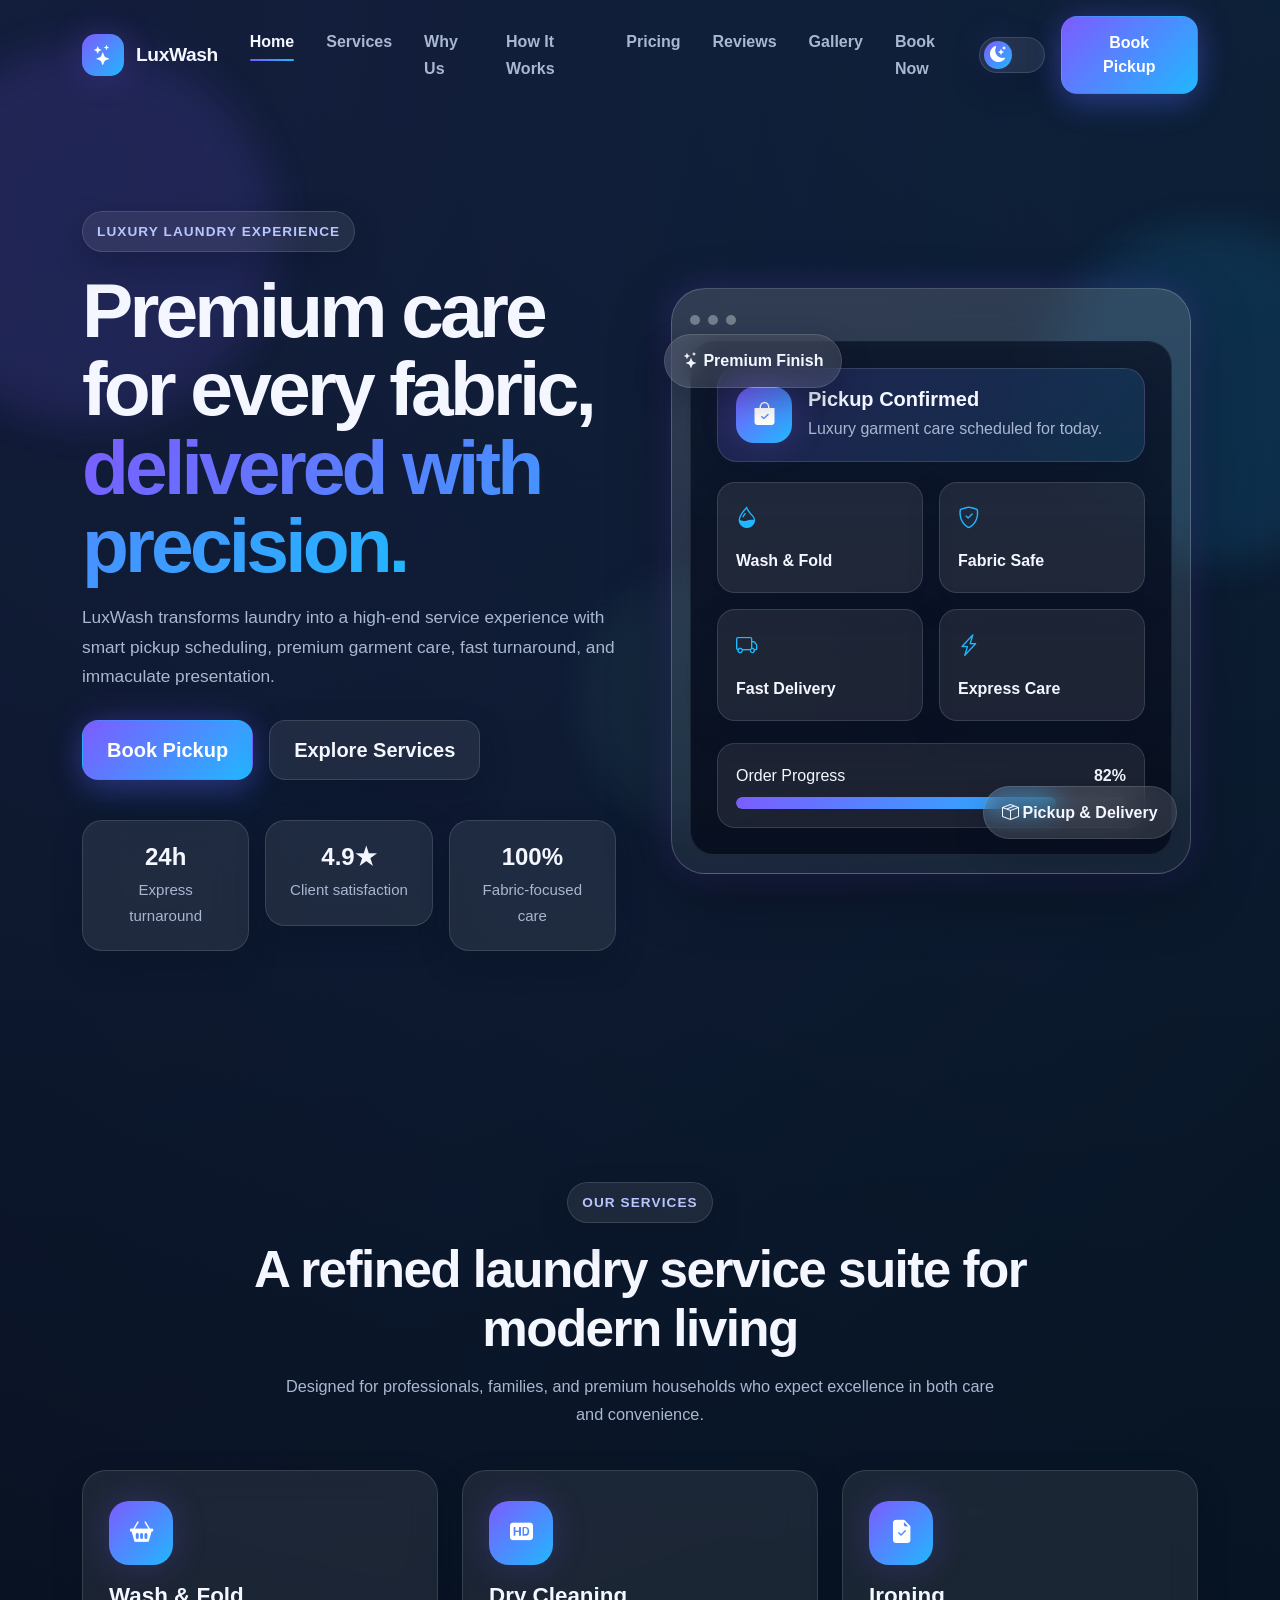
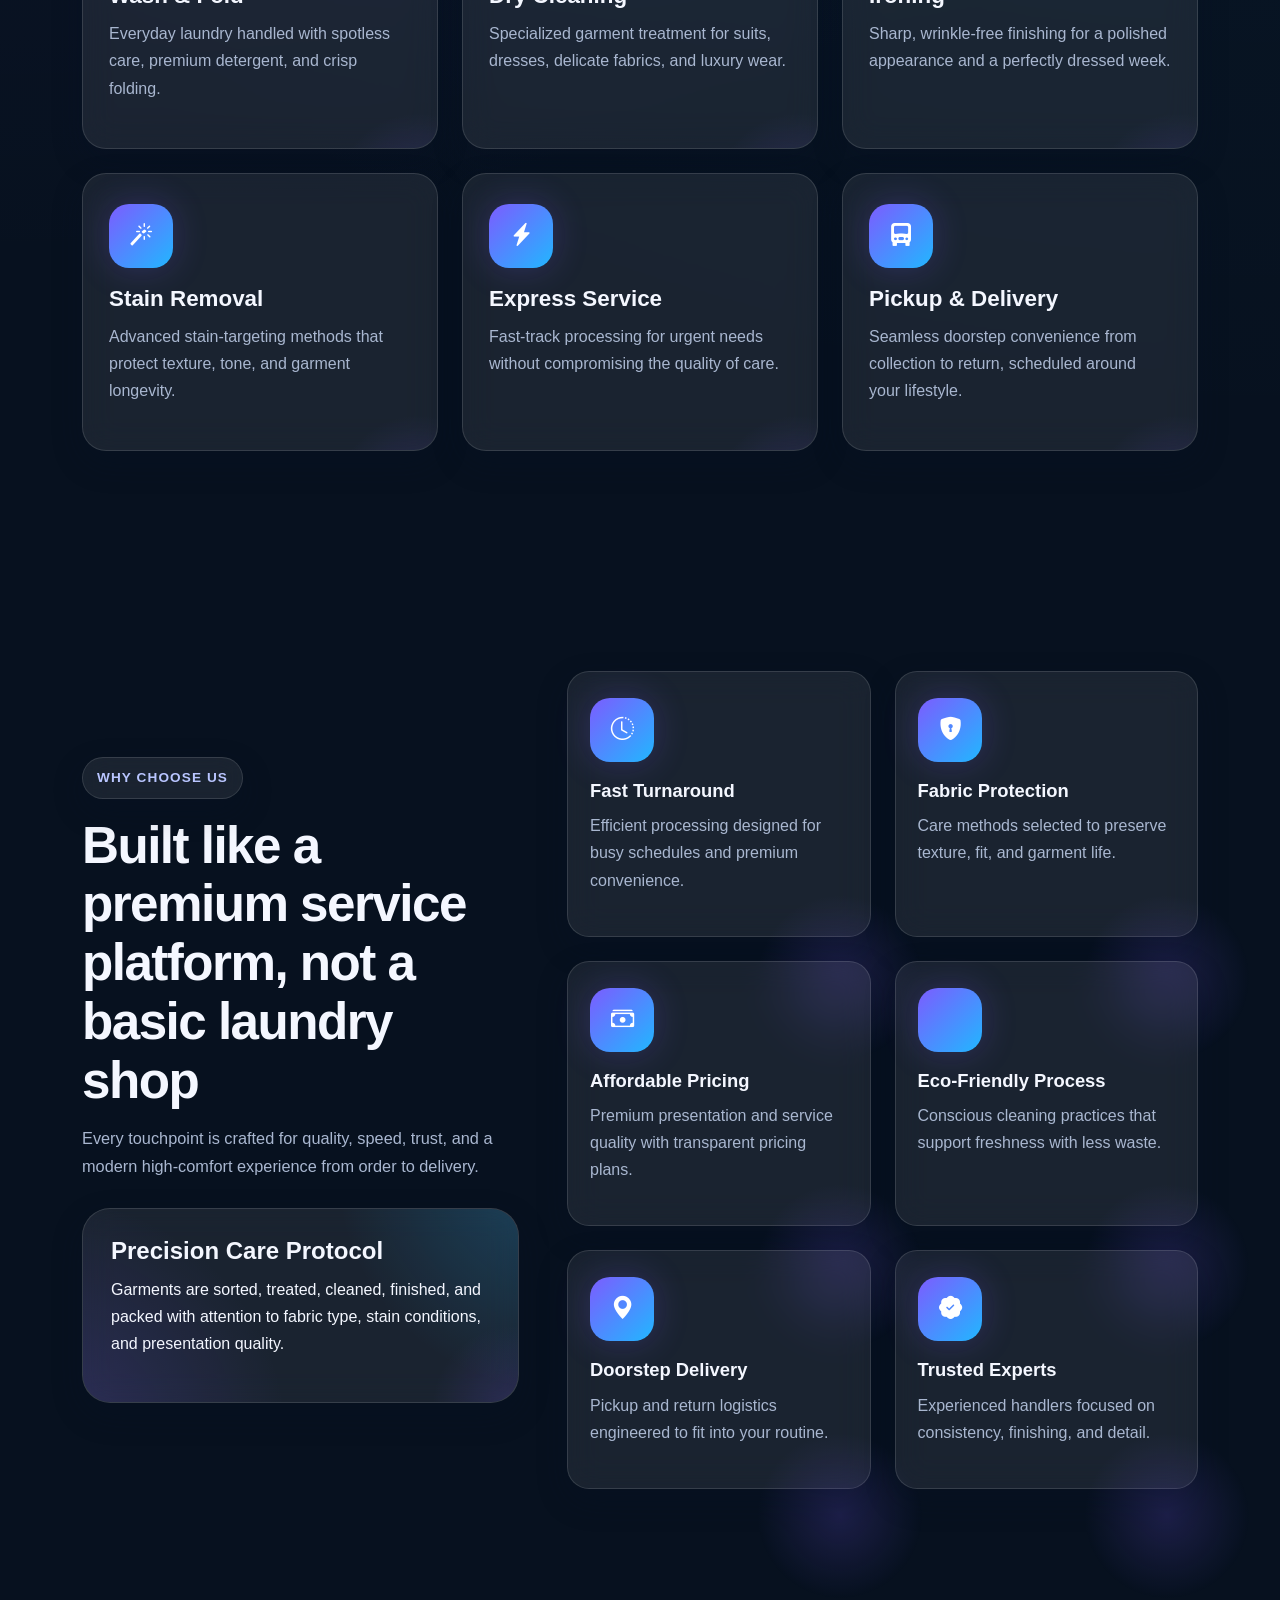
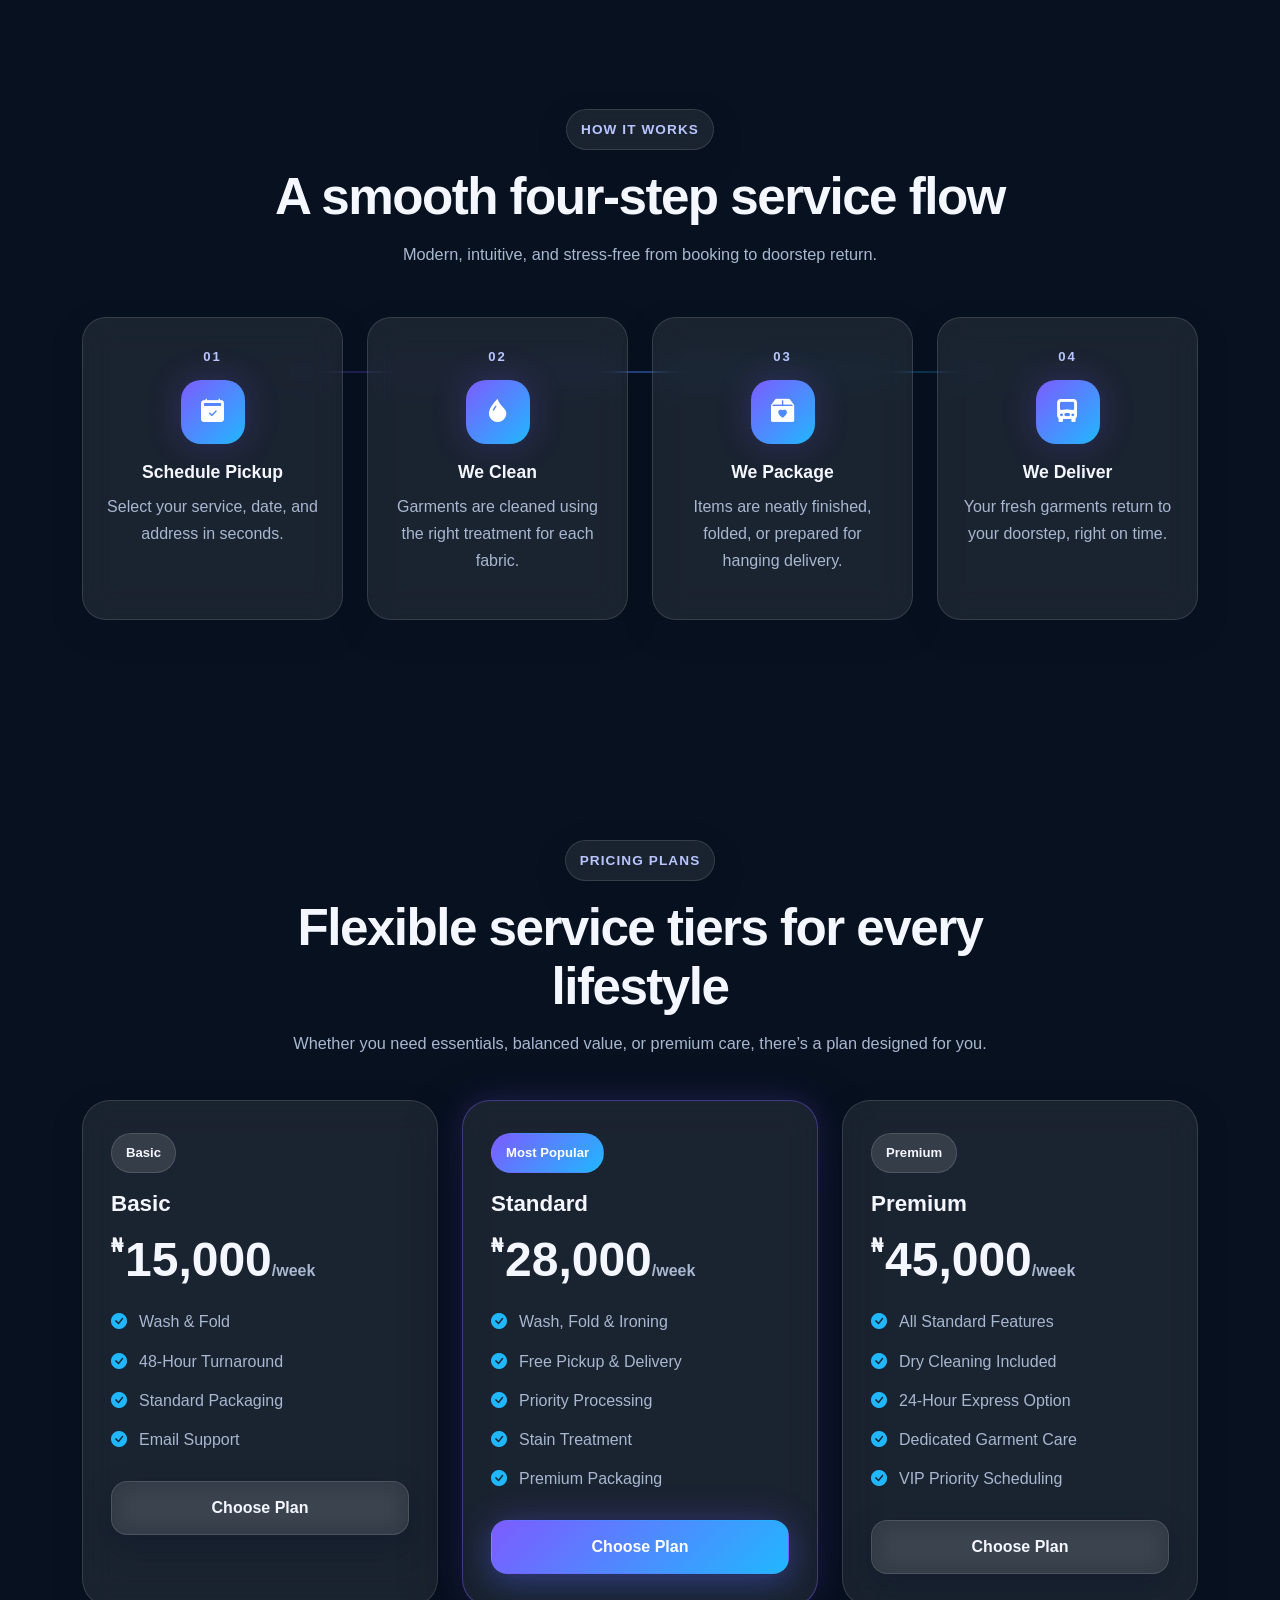
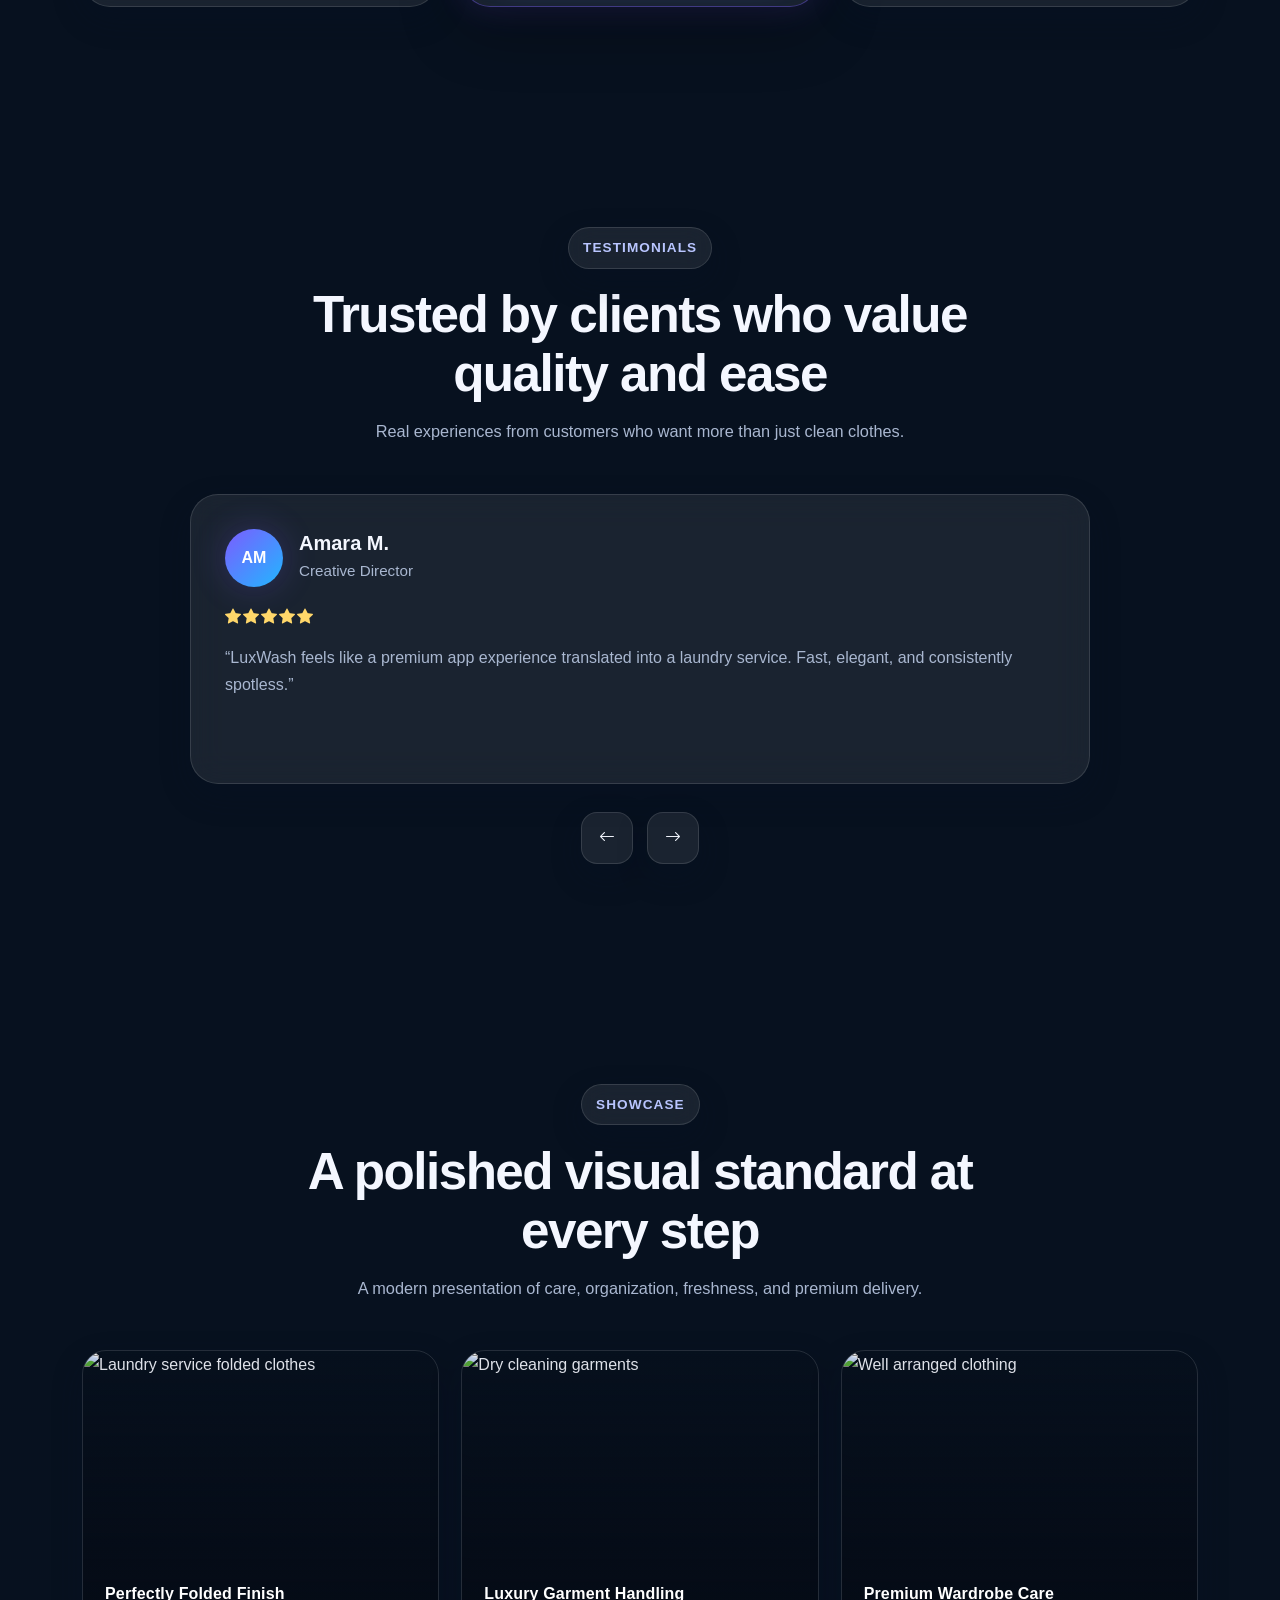
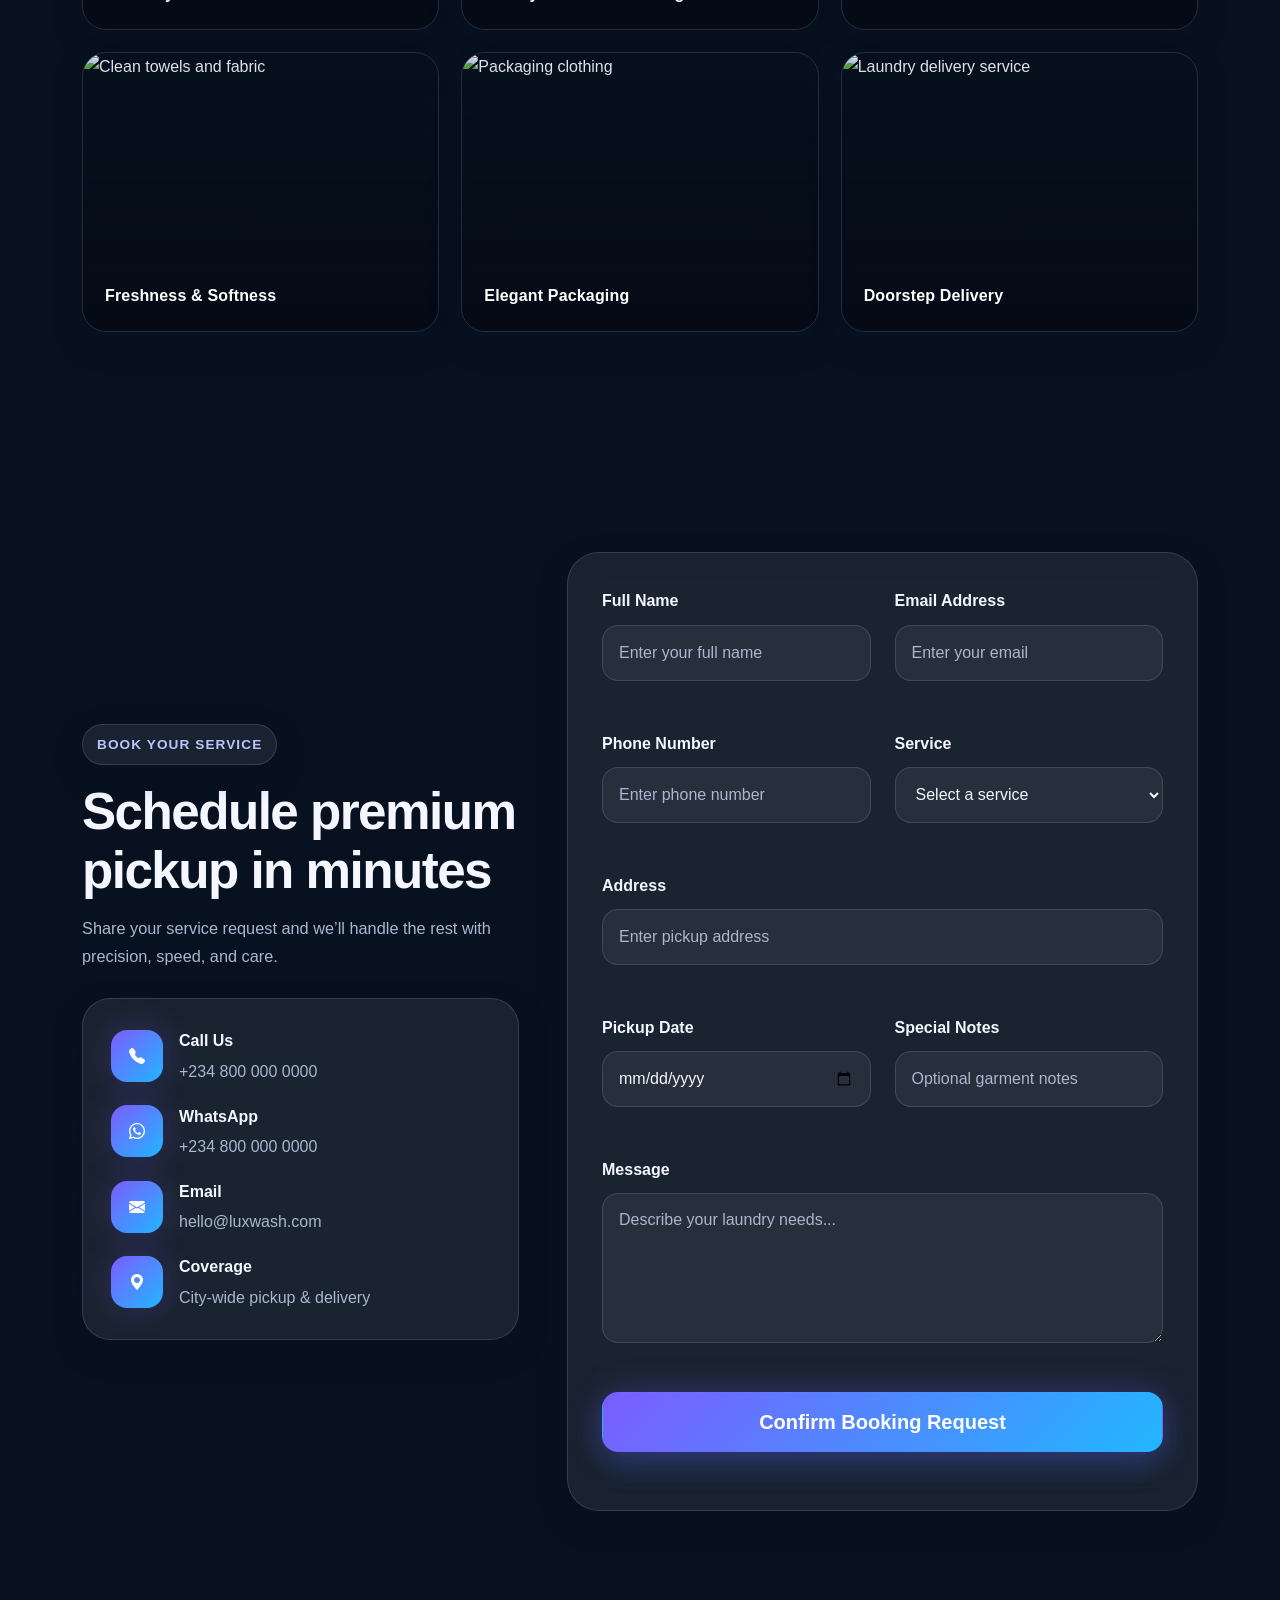
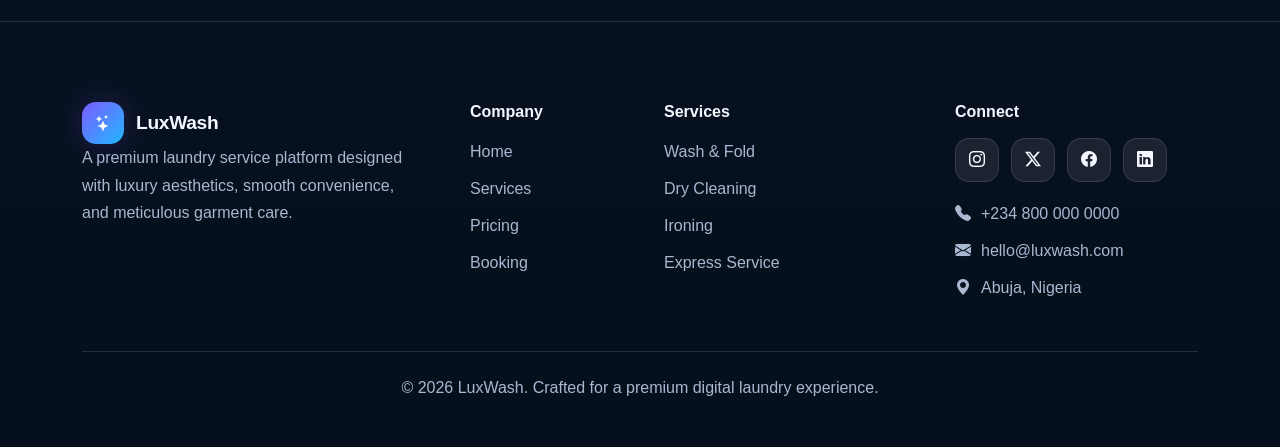
==== index.html @ 2c1486c4 "first commit" ====
<!DOCTYPE html>
<html lang="en" data-theme="dark">
<head>
  <meta charset="UTF-8" />
  <meta name="viewport" content="width=device-width, initial-scale=1.0" />
  <title>LuxWash — Premium Laundry Services</title>

  <!-- Bootstrap 5 -->
  <link
    href="https://cdn.jsdelivr.net/npm/bootstrap@5.3.3/dist/css/bootstrap.min.css"
    rel="stylesheet"
  />

  <!-- Bootstrap Icons -->
  <link
    rel="stylesheet"
    href="https://cdn.jsdelivr.net/npm/bootstrap-icons@1.11.3/font/bootstrap-icons.min.css"
  />

  <!-- Custom CSS -->
  <link rel="stylesheet" href="style.css" />
</head>
<body>
  <!-- Background Effects -->
  <div class="site-bg">
    <span class="bg-orb orb-1"></span>
    <span class="bg-orb orb-2"></span>
    <span class="bg-orb orb-3"></span>
    <span class="grid-overlay"></span>
  </div>

  <!-- Navbar -->
  <nav class="navbar navbar-expand-lg fixed-top luxury-navbar" id="mainNavbar">
    <div class="container">
      <a class="navbar-brand brand-logo" href="#home">
        <span class="brand-mark">
          <i class="bi bi-stars"></i>
        </span>
        <span class="brand-text">LuxWash</span>
      </a>

      <button
        class="navbar-toggler custom-toggler border-0 shadow-none"
        type="button"
        data-bs-toggle="collapse"
        data-bs-target="#navMenu"
        aria-controls="navMenu"
        aria-expanded="false"
        aria-label="Toggle navigation"
      >
        <span class="toggler-line"></span>
        <span class="toggler-line"></span>
        <span class="toggler-line"></span>
      </button>

      <div class="collapse navbar-collapse" id="navMenu">
        <ul class="navbar-nav mx-auto mb-3 mb-lg-0">
          <li class="nav-item"><a class="nav-link active" href="#home">Home</a></li>
          <li class="nav-item"><a class="nav-link" href="#services">Services</a></li>
          <li class="nav-item"><a class="nav-link" href="#why-us">Why Us</a></li>
          <li class="nav-item"><a class="nav-link" href="#process">How It Works</a></li>
          <li class="nav-item"><a class="nav-link" href="#pricing">Pricing</a></li>
          <li class="nav-item"><a class="nav-link" href="#testimonials">Reviews</a></li>
          <li class="nav-item"><a class="nav-link" href="#gallery">Gallery</a></li>
          <li class="nav-item"><a class="nav-link" href="#booking">Book Now</a></li>
        </ul>

        <div class="d-flex align-items-center gap-3 nav-actions">
          <button class="theme-toggle" id="themeToggle" aria-label="Toggle theme">
            <span class="toggle-track">
              <span class="toggle-thumb">
                <i class="bi bi-moon-stars-fill icon-dark"></i>
                <i class="bi bi-sun-fill icon-light"></i>
              </span>
            </span>
          </button>
          <a href="#booking" class="btn btn-lux btn-lux-primary">Book Pickup</a>
        </div>
      </div>
    </div>
  </nav>

  <!-- Hero -->
  <header class="hero-section section-pad" id="home">
    <div class="container">
      <div class="row align-items-center g-5 min-vh-100 hero-row">
        <div class="col-lg-6">
          <div class="hero-content reveal fade-up">
            <span class="eyebrow-pill">Luxury Laundry Experience</span>
            <h1 class="hero-title">
              Premium care for every fabric,
              <span class="gradient-text">delivered with precision.</span>
            </h1>
            <p class="hero-text">
              LuxWash transforms laundry into a high-end service experience with
              smart pickup scheduling, premium garment care, fast turnaround,
              and immaculate presentation.
            </p>

            <div class="hero-actions d-flex flex-wrap gap-3">
              <a href="#booking" class="btn btn-lux btn-lux-primary btn-lg">Book Pickup</a>
              <a href="#services" class="btn btn-lux btn-lux-outline btn-lg">Explore Services</a>
            </div>

            <div class="hero-stats row g-3 mt-4">
              <div class="col-sm-4">
                <div class="glass-stat floating-soft">
                  <h4>24h</h4>
                  <p>Express turnaround</p>
                </div>
              </div>
              <div class="col-sm-4">
                <div class="glass-stat floating-soft delay-1">
                  <h4>4.9★</h4>
                  <p>Client satisfaction</p>
                </div>
              </div>
              <div class="col-sm-4">
                <div class="glass-stat floating-soft delay-2">
                  <h4>100%</h4>
                  <p>Fabric-focused care</p>
                </div>
              </div>
            </div>
          </div>
        </div>

        <div class="col-lg-6">
          <div class="hero-visual reveal fade-left">
            <div class="hero-device-card floating-slow">
              <div class="device-topbar">
                <span></span><span></span><span></span>
              </div>

              <div class="device-screen">
                <div class="screen-card screen-card-main">
                  <div class="screen-icon"><i class="bi bi-bag-check-fill"></i></div>
                  <div>
                    <h5>Pickup Confirmed</h5>
                    <p>Luxury garment care scheduled for today.</p>
                  </div>
                </div>

                <div class="screen-grid">
                  <div class="screen-mini-card tilt-mini">
                    <i class="bi bi-droplet-half"></i>
                    <span>Wash & Fold</span>
                  </div>
                  <div class="screen-mini-card tilt-mini">
                    <i class="bi bi-shield-check"></i>
                    <span>Fabric Safe</span>
                  </div>
                  <div class="screen-mini-card tilt-mini">
                    <i class="bi bi-truck"></i>
                    <span>Fast Delivery</span>
                  </div>
                  <div class="screen-mini-card tilt-mini">
                    <i class="bi bi-lightning-charge"></i>
                    <span>Express Care</span>
                  </div>
                </div>

                <div class="screen-progress">
                  <div class="d-flex justify-content-between align-items-center mb-2">
                    <span>Order Progress</span>
                    <strong>82%</strong>
                  </div>
                  <div class="progress luxury-progress">
                    <div class="progress-bar" style="width: 82%"></div>
                  </div>
                </div>
              </div>
            </div>

            <div class="floating-badge badge-1 floating-soft">
              <i class="bi bi-stars"></i> Premium Finish
            </div>
            <div class="floating-badge badge-2 floating-soft delay-2">
              <i class="bi bi-box-seam"></i> Pickup & Delivery
            </div>
          </div>
        </div>
      </div>
    </div>
  </header>

  <!-- Services -->
  <section class="services-section section-pad" id="services">
    <div class="container">
      <div class="section-head text-center reveal fade-up">
        <span class="section-tag">Our Services</span>
        <h2 class="section-title">A refined laundry service suite for modern living</h2>
        <p class="section-text">
          Designed for professionals, families, and premium households who expect
          excellence in both care and convenience.
        </p>
      </div>

      <div class="row g-4 mt-1">
        <div class="col-md-6 col-lg-4">
          <article class="service-card reveal fade-up tilt-card">
            <div class="icon-wrap"><i class="bi bi-basket2-fill"></i></div>
            <h3>Wash & Fold</h3>
            <p>Everyday laundry handled with spotless care, premium detergent, and crisp folding.</p>
          </article>
        </div>
        <div class="col-md-6 col-lg-4">
          <article class="service-card reveal fade-up tilt-card" data-delay="100">
            <div class="icon-wrap"><i class="bi bi-badge-hd-fill"></i></div>
            <h3>Dry Cleaning</h3>
            <p>Specialized garment treatment for suits, dresses, delicate fabrics, and luxury wear.</p>
          </article>
        </div>
        <div class="col-md-6 col-lg-4">
          <article class="service-card reveal fade-up tilt-card" data-delay="150">
            <div class="icon-wrap"><i class="bi bi-file-earmark-check-fill"></i></div>
            <h3>Ironing</h3>
            <p>Sharp, wrinkle-free finishing for a polished appearance and a perfectly dressed week.</p>
          </article>
        </div>
        <div class="col-md-6 col-lg-4">
          <article class="service-card reveal fade-up tilt-card" data-delay="200">
            <div class="icon-wrap"><i class="bi bi-magic"></i></div>
            <h3>Stain Removal</h3>
            <p>Advanced stain-targeting methods that protect texture, tone, and garment longevity.</p>
          </article>
        </div>
        <div class="col-md-6 col-lg-4">
          <article class="service-card reveal fade-up tilt-card" data-delay="250">
            <div class="icon-wrap"><i class="bi bi-lightning-charge-fill"></i></div>
            <h3>Express Service</h3>
            <p>Fast-track processing for urgent needs without compromising the quality of care.</p>
          </article>
        </div>
        <div class="col-md-6 col-lg-4">
          <article class="service-card reveal fade-up tilt-card" data-delay="300">
            <div class="icon-wrap"><i class="bi bi-truck-front-fill"></i></div>
            <h3>Pickup & Delivery</h3>
            <p>Seamless doorstep convenience from collection to return, scheduled around your lifestyle.</p>
          </article>
        </div>
      </div>
    </div>
  </section>

  <!-- Why Choose Us -->
  <section class="why-section section-pad" id="why-us">
    <div class="container">
      <div class="row align-items-center g-5">
        <div class="col-lg-5">
          <div class="reveal fade-right">
            <span class="section-tag">Why Choose Us</span>
            <h2 class="section-title text-start">Built like a premium service platform, not a basic laundry shop</h2>
            <p class="section-text text-start">
              Every touchpoint is crafted for quality, speed, trust, and a modern
              high-comfort experience from order to delivery.
            </p>

            <div class="why-panel floating-soft">
              <div class="why-panel-glow"></div>
              <div class="why-panel-content">
                <h4>Precision Care Protocol</h4>
                <p>
                  Garments are sorted, treated, cleaned, finished, and packed
                  with attention to fabric type, stain conditions, and presentation quality.
                </p>
              </div>
            </div>
          </div>
        </div>

        <div class="col-lg-7">
          <div class="row g-4">
            <div class="col-sm-6">
              <div class="feature-block reveal fade-up">
                <div class="feature-icon"><i class="bi bi-clock-history"></i></div>
                <h4>Fast Turnaround</h4>
                <p>Efficient processing designed for busy schedules and premium convenience.</p>
              </div>
            </div>
            <div class="col-sm-6">
              <div class="feature-block reveal fade-up" data-delay="80">
                <div class="feature-icon"><i class="bi bi-shield-lock-fill"></i></div>
                <h4>Fabric Protection</h4>
                <p>Care methods selected to preserve texture, fit, and garment life.</p>
              </div>
            </div>
            <div class="col-sm-6">
              <div class="feature-block reveal fade-up" data-delay="120">
                <div class="feature-icon"><i class="bi bi-cash-stack"></i></div>
                <h4>Affordable Pricing</h4>
                <p>Premium presentation and service quality with transparent pricing plans.</p>
              </div>
            </div>
            <div class="col-sm-6">
              <div class="feature-block reveal fade-up" data-delay="160">
                <div class="feature-icon"><i class="bi bi-leaf-fill"></i></div>
                <h4>Eco-Friendly Process</h4>
                <p>Conscious cleaning practices that support freshness with less waste.</p>
              </div>
            </div>
            <div class="col-sm-6">
              <div class="feature-block reveal fade-up" data-delay="200">
                <div class="feature-icon"><i class="bi bi-geo-alt-fill"></i></div>
                <h4>Doorstep Delivery</h4>
                <p>Pickup and return logistics engineered to fit into your routine.</p>
              </div>
            </div>
            <div class="col-sm-6">
              <div class="feature-block reveal fade-up" data-delay="240">
                <div class="feature-icon"><i class="bi bi-patch-check-fill"></i></div>
                <h4>Trusted Experts</h4>
                <p>Experienced handlers focused on consistency, finishing, and detail.</p>
              </div>
            </div>
          </div>
        </div>
      </div>
    </div>
  </section>

  <!-- Process -->
  <section class="process-section section-pad" id="process">
    <div class="container">
      <div class="section-head text-center reveal fade-up">
        <span class="section-tag">How It Works</span>
        <h2 class="section-title">A smooth four-step service flow</h2>
        <p class="section-text">
          Modern, intuitive, and stress-free from booking to doorstep return.
        </p>
      </div>

      <div class="process-wrap mt-5">
        <div class="process-line"></div>

        <div class="row g-4 justify-content-center">
          <div class="col-6 col-lg-3">
            <div class="process-card reveal fade-up">
              <div class="step-number">01</div>
              <div class="process-icon"><i class="bi bi-calendar2-check-fill"></i></div>
              <h4>Schedule Pickup</h4>
              <p>Select your service, date, and address in seconds.</p>
            </div>
          </div>
          <div class="col-6 col-lg-3">
            <div class="process-card reveal fade-up" data-delay="100">
              <div class="step-number">02</div>
              <div class="process-icon"><i class="bi bi-droplet-fill"></i></div>
              <h4>We Clean</h4>
              <p>Garments are cleaned using the right treatment for each fabric.</p>
            </div>
          </div>
          <div class="col-6 col-lg-3">
            <div class="process-card reveal fade-up" data-delay="180">
              <div class="step-number">03</div>
              <div class="process-icon"><i class="bi bi-box2-heart-fill"></i></div>
              <h4>We Package</h4>
              <p>Items are neatly finished, folded, or prepared for hanging delivery.</p>
            </div>
          </div>
          <div class="col-6 col-lg-3">
            <div class="process-card reveal fade-up" data-delay="260">
              <div class="step-number">04</div>
              <div class="process-icon"><i class="bi bi-truck-front-fill"></i></div>
              <h4>We Deliver</h4>
              <p>Your fresh garments return to your doorstep, right on time.</p>
            </div>
          </div>
        </div>
      </div>
    </div>
  </section>

  <!-- Pricing -->
  <section class="pricing-section section-pad" id="pricing">
    <div class="container">
      <div class="section-head text-center reveal fade-up">
        <span class="section-tag">Pricing Plans</span>
        <h2 class="section-title">Flexible service tiers for every lifestyle</h2>
        <p class="section-text">
          Whether you need essentials, balanced value, or premium care, there’s a plan designed for you.
        </p>
      </div>

      <div class="row g-4 justify-content-center mt-2">
        <div class="col-md-6 col-lg-4">
          <div class="pricing-card reveal fade-up">
            <span class="plan-badge">Basic</span>
            <h3>Basic</h3>
            <div class="plan-price"><span>&#8358;</span>15,000<span class="small">/week</span></div>
            <ul class="plan-list">
              <li><i class="bi bi-check-circle-fill"></i> Wash & Fold</li>
              <li><i class="bi bi-check-circle-fill"></i> 48-Hour Turnaround</li>
              <li><i class="bi bi-check-circle-fill"></i> Standard Packaging</li>
              <li><i class="bi bi-check-circle-fill"></i> Email Support</li>
            </ul>
            <a href="#booking" class="btn btn-lux btn-lux-outline w-100">Choose Plan</a>
          </div>
        </div>

        <div class="col-md-6 col-lg-4">
          <div class="pricing-card pricing-featured reveal fade-up" data-delay="100">
            <div class="featured-ring"></div>
            <span class="plan-badge featured">Most Popular</span>
            <h3>Standard</h3>
            <div class="plan-price"><span>&#8358;</span>28,000<span class="small">/week</span></div>
            <ul class="plan-list">
              <li><i class="bi bi-check-circle-fill"></i> Wash, Fold & Ironing</li>
              <li><i class="bi bi-check-circle-fill"></i> Free Pickup & Delivery</li>
              <li><i class="bi bi-check-circle-fill"></i> Priority Processing</li>
              <li><i class="bi bi-check-circle-fill"></i> Stain Treatment</li>
              <li><i class="bi bi-check-circle-fill"></i> Premium Packaging</li>
            </ul>
            <a href="#booking" class="btn btn-lux btn-lux-primary w-100">Choose Plan</a>
          </div>
        </div>

        <div class="col-md-6 col-lg-4">
          <div class="pricing-card reveal fade-up" data-delay="160">
            <span class="plan-badge">Premium</span>
            <h3>Premium</h3>
            <div class="plan-price"><span>&#8358;</span>45,000<span class="small">/week</span></div>
            <ul class="plan-list">
              <li><i class="bi bi-check-circle-fill"></i> All Standard Features</li>
              <li><i class="bi bi-check-circle-fill"></i> Dry Cleaning Included</li>
              <li><i class="bi bi-check-circle-fill"></i> 24-Hour Express Option</li>
              <li><i class="bi bi-check-circle-fill"></i> Dedicated Garment Care</li>
              <li><i class="bi bi-check-circle-fill"></i> VIP Priority Scheduling</li>
            </ul>
            <a href="#booking" class="btn btn-lux btn-lux-outline w-100">Choose Plan</a>
          </div>
        </div>
      </div>
    </div>
  </section>

  <!-- Testimonials -->
  <section class="testimonials-section section-pad" id="testimonials">
    <div class="container">
      <div class="section-head text-center reveal fade-up">
        <span class="section-tag">Testimonials</span>
        <h2 class="section-title">Trusted by clients who value quality and ease</h2>
        <p class="section-text">
          Real experiences from customers who want more than just clean clothes.
        </p>
      </div>

      <div class="testimonial-slider reveal fade-up mt-5">
        <div class="testimonial-track" id="testimonialTrack">
          <div class="testimonial-card active">
            <div class="testimonial-top">
              <div class="avatar">AM</div>
              <div>
                <h5>Amara M.</h5>
                <span>Creative Director</span>
              </div>
            </div>
            <div class="stars">
              <i class="bi bi-star-fill"></i><i class="bi bi-star-fill"></i><i class="bi bi-star-fill"></i><i class="bi bi-star-fill"></i><i class="bi bi-star-fill"></i>
            </div>
            <p>
              “LuxWash feels like a premium app experience translated into a laundry service.
              Fast, elegant, and consistently spotless.”
            </p>
          </div>

          <div class="testimonial-card">
            <div class="testimonial-top">
              <div class="avatar">DO</div>
              <div>
                <h5>David O.</h5>
                <span>Consultant</span>
              </div>
            </div>
            <div class="stars">
              <i class="bi bi-star-fill"></i><i class="bi bi-star-fill"></i><i class="bi bi-star-fill"></i><i class="bi bi-star-fill"></i><i class="bi bi-star-half"></i>
            </div>
            <p>
              “Their pickup and delivery flow is effortless. My shirts come back crisp,
              well-packed, and exactly when promised.”
            </p>
          </div>

          <div class="testimonial-card">
            <div class="testimonial-top">
              <div class="avatar">IE</div>
              <div>
                <h5>Ifeoma E.</h5>
                <span>Entrepreneur</span>
              </div>
            </div>
            <div class="stars">
              <i class="bi bi-star-fill"></i><i class="bi bi-star-fill"></i><i class="bi bi-star-fill"></i><i class="bi bi-star-fill"></i><i class="bi bi-star-fill"></i>
            </div>
            <p>
              “The stain removal and premium finishing are exceptional. It genuinely feels
              like a luxury service, not a regular laundry vendor.”
            </p>
          </div>
        </div>

        <div class="testimonial-controls">
          <button class="slider-btn" id="prevTestimonial" aria-label="Previous testimonial">
            <i class="bi bi-arrow-left"></i>
          </button>
          <button class="slider-btn" id="nextTestimonial" aria-label="Next testimonial">
            <i class="bi bi-arrow-right"></i>
          </button>
        </div>
      </div>
    </div>
  </section>

  <!-- Gallery -->
  <section class="gallery-section section-pad" id="gallery">
    <div class="container">
      <div class="section-head text-center reveal fade-up">
        <span class="section-tag">Showcase</span>
        <h2 class="section-title">A polished visual standard at every step</h2>
        <p class="section-text">
          A modern presentation of care, organization, freshness, and premium delivery.
        </p>
      </div>

      <div class="gallery-grid mt-5">
        <div class="gallery-item reveal fade-up">
          <img src="https://images.unsplash.com/photo-1582735689369-4fe89db7114c?auto=format&fit=crop&w=1000&q=80" alt="Laundry service folded clothes">
          <div class="gallery-overlay"><span>Perfectly Folded Finish</span></div>
        </div>
        <div class="gallery-item reveal fade-up" data-delay="80">
          <img src="https://images.unsplash.com/photo-1517677208171-0bc6725a3e60?auto=format&fit=crop&w=1000&q=80" alt="Dry cleaning garments">
          <div class="gallery-overlay"><span>Luxury Garment Handling</span></div>
        </div>
        <div class="gallery-item reveal fade-up" data-delay="120">
          <img src="https://images.unsplash.com/photo-1483985988355-763728e1935b?auto=format&fit=crop&w=1000&q=80" alt="Well arranged clothing">
          <div class="gallery-overlay"><span>Premium Wardrobe Care</span></div>
        </div>
        <div class="gallery-item reveal fade-up" data-delay="160">
          <img src="https://images.unsplash.com/photo-1556905055-8f358a7a47b2?auto=format&fit=crop&w=1000&q=80" alt="Clean towels and fabric">
          <div class="gallery-overlay"><span>Freshness & Softness</span></div>
        </div>
        <div class="gallery-item reveal fade-up" data-delay="220">
          <img src="https://images.unsplash.com/photo-1558618666-fcd25c85cd64?auto=format&fit=crop&w=1000&q=80" alt="Packaging clothing">
          <div class="gallery-overlay"><span>Elegant Packaging</span></div>
        </div>
        <div class="gallery-item reveal fade-up" data-delay="280">
          <img src="https://images.unsplash.com/photo-1596462502278-27bfdc403348?auto=format&fit=crop&w=1000&q=80" alt="Laundry delivery service">
          <div class="gallery-overlay"><span>Doorstep Delivery</span></div>
        </div>
      </div>
    </div>
  </section>

  <!-- Booking -->
  <section class="booking-section section-pad" id="booking">
    <div class="container">
      <div class="row g-5 align-items-center">
        <div class="col-lg-5">
          <div class="reveal fade-right">
            <span class="section-tag">Book Your Service</span>
            <h2 class="section-title text-start">Schedule premium pickup in minutes</h2>
            <p class="section-text text-start">
              Share your service request and we’ll handle the rest with precision, speed, and care.
            </p>

            <div class="booking-info-card">
              <div class="booking-info-item">
                <i class="bi bi-telephone-fill"></i>
                <div>
                  <strong>Call Us</strong>
                  <a href="tel:+2348000000000">+234 800 000 0000</a>
                </div>
              </div>
              <div class="booking-info-item">
                <i class="bi bi-whatsapp"></i>
                <div>
                  <strong>WhatsApp</strong>
                  <a href="https://wa.me/2348000000000" target="_blank" rel="noopener noreferrer">+234 800 000 0000</a>
                </div>
              </div>
              <div class="booking-info-item">
                <i class="bi bi-envelope-fill"></i>
                <div>
                  <strong>Email</strong>
                  <a href="mailto:hello@luxwash.com">hello@luxwash.com</a>
                </div>
              </div>
              <div class="booking-info-item">
                <i class="bi bi-geo-alt-fill"></i>
                <div>
                  <strong>Coverage</strong>
                  <span>City-wide pickup & delivery</span>
                </div>
              </div>
            </div>
          </div>
        </div>

        <div class="col-lg-7">
          <div class="booking-form-wrap reveal fade-left">
            <form id="bookingForm" novalidate>
              <div class="row g-4">
                <div class="col-md-6">
                  <label class="form-label">Full Name</label>
                  <input type="text" class="form-control luxury-input" id="name" placeholder="Enter your full name" />
                  <small class="error-text"></small>
                </div>

                <div class="col-md-6">
                  <label class="form-label">Email Address</label>
                  <input type="email" class="form-control luxury-input" id="email" placeholder="Enter your email" />
                  <small class="error-text"></small>
                </div>

                <div class="col-md-6">
                  <label class="form-label">Phone Number</label>
                  <input type="tel" class="form-control luxury-input" id="phone" placeholder="Enter phone number" />
                  <small class="error-text"></small>
                </div>

                <div class="col-md-6">
                  <label class="form-label">Service</label>
                  <select class="form-select luxury-input" id="service">
                    <option value="">Select a service</option>
                    <option>Wash & Fold</option>
                    <option>Dry Cleaning</option>
                    <option>Ironing</option>
                    <option>Stain Removal</option>
                    <option>Express Service</option>
                    <option>Pickup & Delivery</option>
                  </select>
                  <small class="error-text"></small>
                </div>

                <div class="col-12">
                  <label class="form-label">Address</label>
                  <input type="text" class="form-control luxury-input" id="address" placeholder="Enter pickup address" />
                  <small class="error-text"></small>
                </div>

                <div class="col-md-6">
                  <label class="form-label">Pickup Date</label>
                  <input type="date" class="form-control luxury-input" id="date" />
                  <small class="error-text"></small>
                </div>

                <div class="col-md-6">
                  <label class="form-label">Special Notes</label>
                  <input type="text" class="form-control luxury-input" id="subject" placeholder="Optional garment notes" />
                  <small class="error-text"></small>
                </div>

                <div class="col-12">
                  <label class="form-label">Message</label>
                  <textarea class="form-control luxury-input" id="message" rows="5" placeholder="Describe your laundry needs..."></textarea>
                  <small class="error-text"></small>
                </div>

                <div class="col-12">
                  <button type="submit" class="btn btn-lux btn-lux-primary btn-lg w-100">
                    Confirm Booking Request
                  </button>
                </div>

                <div class="col-12">
                  <div class="form-success" id="formSuccess">
                    <i class="bi bi-check-circle-fill"></i>
                    Booking request submitted successfully.
                  </div>
                </div>
              </div>
            </form>
          </div>
        </div>
      </div>
    </div>
  </section>

  <!-- Footer -->
  <footer class="footer-section">
    <div class="container">
      <div class="row g-5">
        <div class="col-lg-4">
          <a class="footer-brand" href="#home">
            <span class="brand-mark">
              <i class="bi bi-stars"></i>
            </span>
            <span class="brand-text">LuxWash</span>
          </a>
          <p class="footer-text">
            A premium laundry service platform designed with luxury aesthetics,
            smooth convenience, and meticulous garment care.
          </p>
        </div>

        <div class="col-6 col-lg-2">
          <h5 class="footer-title">Company</h5>
          <ul class="footer-links">
            <li><a href="#home">Home</a></li>
            <li><a href="#services">Services</a></li>
            <li><a href="#pricing">Pricing</a></li>
            <li><a href="#booking">Booking</a></li>
          </ul>
        </div>

        <div class="col-6 col-lg-3">
          <h5 class="footer-title">Services</h5>
          <ul class="footer-links">
            <li><a href="#services">Wash & Fold</a></li>
            <li><a href="#services">Dry Cleaning</a></li>
            <li><a href="#services">Ironing</a></li>
            <li><a href="#services">Express Service</a></li>
          </ul>
        </div>

        <div class="col-lg-3">
          <h5 class="footer-title">Connect</h5>
          <div class="footer-socials">
            <a href="#" aria-label="Instagram"><i class="bi bi-instagram"></i></a>
            <a href="#" aria-label="Twitter"><i class="bi bi-twitter-x"></i></a>
            <a href="#" aria-label="Facebook"><i class="bi bi-facebook"></i></a>
            <a href="#" aria-label="LinkedIn"><i class="bi bi-linkedin"></i></a>
          </div>
          <ul class="footer-contact">
            <li><i class="bi bi-telephone-fill"></i> +234 800 000 0000</li>
            <li><i class="bi bi-envelope-fill"></i> hello@luxwash.com</li>
            <li><i class="bi bi-geo-alt-fill"></i> Abuja, Nigeria</li>
          </ul>
        </div>
      </div>

      <div class="footer-bottom">
        <p>&copy; 2026 LuxWash. Crafted for a premium digital laundry experience.</p>
      </div>
    </div>
  </footer>

  <!-- Back to Top -->
  <button class="back-to-top" id="backToTop" aria-label="Back to top">
    <i class="bi bi-arrow-up"></i>
  </button>

  <!-- Bootstrap Bundle -->
  <script src="https://cdn.jsdelivr.net/npm/bootstrap@5.3.3/dist/js/bootstrap.bundle.min.js"></script>

  <!-- Custom JS -->
  <script src="script.js"></script>
</body>
</html>
---- style.css ----
/* =========================================================
   ROOT VARIABLES
========================================================= */
:root {
  --bg: #07111f;
  --bg-soft: #0b1727;
  --surface: rgba(255, 255, 255, 0.08);
  --surface-2: rgba(255, 255, 255, 0.06);
  --surface-strong: rgba(255, 255, 255, 0.12);
  --text: #f4f7ff;
  --text-muted: #a9b7d0;
  --border: rgba(255, 255, 255, 0.12);
  --border-strong: rgba(255, 255, 255, 0.2);
  --primary: #7c5cff;
  --secondary: #21b7ff;
  --accent: #b9c5ff;
  --success: #38d39f;
  --danger: #ff6b81;
  --shadow-lg: 0 20px 60px rgba(0, 0, 0, 0.35);
  --shadow-md: 0 12px 30px rgba(6, 18, 38, 0.3);
  --glow: 0 0 35px rgba(124, 92, 255, 0.24);
  --card-radius: 24px;
  --transition: all 0.35s ease;
  --gradient-main: linear-gradient(135deg, #7c5cff 0%, #21b7ff 100%);
  --gradient-soft: linear-gradient(135deg, rgba(124, 92, 255, 0.18), rgba(33, 183, 255, 0.14));
  --navbar-bg: rgba(7, 17, 31, 0.5);
  --input-bg: rgba(255, 255, 255, 0.06);
  --gallery-overlay: linear-gradient(180deg, rgba(0, 0, 0, 0.05), rgba(5, 10, 20, 0.85));
}

html[data-theme="light"] {
  --bg: #eef3fb;
  --bg-soft: #f8fbff;
  --surface: rgba(255, 255, 255, 0.72);
  --surface-2: rgba(255, 255, 255, 0.62);
  --surface-strong: rgba(255, 255, 255, 0.9);
  --text: #111827;
  --text-muted: #5d6b83;
  --border: rgba(16, 24, 40, 0.08);
  --border-strong: rgba(16, 24, 40, 0.12);
  --shadow-lg: 0 22px 60px rgba(37, 63, 106, 0.12);
  --shadow-md: 0 12px 30px rgba(37, 63, 106, 0.08);
  --glow: 0 0 28px rgba(124, 92, 255, 0.12);
  --navbar-bg: rgba(255, 255, 255, 0.68);
  --input-bg: rgba(255, 255, 255, 0.85);
  --gallery-overlay: linear-gradient(180deg, rgba(255, 255, 255, 0.04), rgba(11, 24, 45, 0.78));
}

/* =========================================================
   BASE
========================================================= */
* {
  box-sizing: border-box;
}

html {
  scroll-behavior: smooth;
}

body {
  font-family: "Inter", "Segoe UI", Roboto, Arial, sans-serif;
  background: radial-gradient(circle at top left, rgba(124, 92, 255, 0.1), transparent 22%),
              radial-gradient(circle at top right, rgba(33, 183, 255, 0.08), transparent 24%),
              var(--bg);
  color: var(--text);
  overflow-x: hidden;
  line-height: 1.7;
  transition: background 0.35s ease, color 0.35s ease;
}

img {
  max-width: 100%;
  display: block;
}

a {
  text-decoration: none;
}

.section-pad {
  padding: 110px 0;
  position: relative;
  z-index: 2;
}

.section-head {
  max-width: 800px;
  margin: 0 auto 18px;
}

.section-tag,
.eyebrow-pill {
  display: inline-flex;
  align-items: center;
  padding: 8px 14px;
  border-radius: 999px;
  border: 1px solid var(--border);
  background: var(--surface);
  backdrop-filter: blur(14px);
  -webkit-backdrop-filter: blur(14px);
  color: var(--accent);
  font-size: 0.85rem;
  letter-spacing: 0.08em;
  text-transform: uppercase;
  font-weight: 700;
  box-shadow: var(--shadow-md);
}

.eyebrow-pill {
  margin-bottom: 1.2rem;
}

.section-title {
  font-size: clamp(2rem, 4vw, 3.4rem);
  line-height: 1.15;
  font-weight: 800;
  margin: 18px 0 14px;
  letter-spacing: -0.03em;
}

.section-text {
  font-size: 1.02rem;
  color: var(--text-muted);
  max-width: 720px;
  margin: 0 auto;
}

.gradient-text {
  background: var(--gradient-main);
  -webkit-background-clip: text;
  background-clip: text;
  color: transparent;
}

/* =========================================================
   BACKGROUND EFFECTS
========================================================= */
.site-bg {
  position: fixed;
  inset: 0;
  z-index: 0;
  pointer-events: none;
  overflow: hidden;
}

.bg-orb {
  position: absolute;
  border-radius: 50%;
  filter: blur(20px);
  opacity: 0.65;
}

.orb-1 {
  width: 380px;
  height: 380px;
  background: rgba(124, 92, 255, 0.22);
  top: 5%;
  left: -8%;
  animation: floatOrb 16s ease-in-out infinite;
}

.orb-2 {
  width: 340px;
  height: 340px;
  background: rgba(33, 183, 255, 0.18);
  top: 25%;
  right: -8%;
  animation: floatOrb 20s ease-in-out infinite reverse;
}

.orb-3 {
  width: 260px;
  height: 260px;
  background: rgba(130, 255, 220, 0.08);
  bottom: 8%;
  left: 45%;
  animation: floatOrb 18s ease-in-out infinite;
}

.grid-overlay {
  position: absolute;
  inset: 0;
  background-image:
    linear-gradient(rgba(255, 255, 255, 0.03) 1px, transparent 1px),
    linear-gradient(90deg, rgba(255, 255, 255, 0.03) 1px, transparent 1px);
  background-size: 60px 60px;
  mask-image: radial-gradient(circle at center, rgba(0, 0, 0, 0.9), transparent 85%);
  opacity: 0.35;
}

/* =========================================================
   NAVBAR
========================================================= */
.luxury-navbar {
  padding: 16px 0;
  background: transparent;
  transition: var(--transition);
}

.luxury-navbar.scrolled {
  background: var(--navbar-bg);
  border-bottom: 1px solid var(--border);
  backdrop-filter: blur(18px);
  -webkit-backdrop-filter: blur(18px);
  box-shadow: 0 10px 30px rgba(0, 0, 0, 0.08);
}

.brand-logo,
.footer-brand {
  display: inline-flex;
  align-items: center;
  gap: 12px;
  color: var(--text);
  font-weight: 800;
  letter-spacing: -0.02em;
}

.brand-mark {
  width: 42px;
  height: 42px;
  border-radius: 14px;
  display: grid;
  place-items: center;
  background: var(--gradient-main);
  color: #fff;
  box-shadow: var(--glow);
}

.brand-text {
  font-size: 1.2rem;
}

.navbar-nav .nav-link {
  color: var(--text-muted);
  font-weight: 600;
  padding: 10px 16px !important;
  position: relative;
  transition: var(--transition);
}

.navbar-nav .nav-link:hover,
.navbar-nav .nav-link.active {
  color: var(--text);
}

.navbar-nav .nav-link::after {
  content: "";
  position: absolute;
  left: 16px;
  bottom: 4px;
  width: calc(100% - 32px);
  height: 2px;
  border-radius: 2px;
  background: var(--gradient-main);
  transform: scaleX(0);
  transform-origin: left;
  transition: transform 0.35s ease;
}

.navbar-nav .nav-link:hover::after,
.navbar-nav .nav-link.active::after {
  transform: scaleX(1);
}

.custom-toggler {
  width: 52px;
  height: 52px;
  border-radius: 16px;
  background: var(--surface);
  display: flex;
  flex-direction: column;
  justify-content: center;
  gap: 5px;
  padding: 0 12px;
}

.toggler-line {
  display: block;
  width: 100%;
  height: 2px;
  border-radius: 999px;
  background: var(--text);
}

/* =========================================================
   BUTTONS
========================================================= */
.btn-lux {
  border-radius: 16px;
  padding: 14px 24px;
  font-weight: 700;
  border: 1px solid transparent;
  transition: var(--transition);
  position: relative;
  overflow: hidden;
  box-shadow: var(--shadow-md);
}

.btn-lux:hover {
  transform: translateY(-3px) scale(1.01);
}

.btn-lux-primary {
  color: #fff;
  background: var(--gradient-main);
  box-shadow: 0 12px 30px rgba(61, 110, 255, 0.22), var(--glow);
}

.btn-lux-primary:hover {
  color: #fff;
  box-shadow: 0 20px 40px rgba(61, 110, 255, 0.28), 0 0 30px rgba(124, 92, 255, 0.24);
}

.btn-lux-outline {
  color: var(--text);
  background: var(--surface);
  border-color: var(--border);
  backdrop-filter: blur(14px);
  -webkit-backdrop-filter: blur(14px);
}

.btn-lux-outline:hover {
  color: var(--text);
  border-color: rgba(124, 92, 255, 0.42);
  box-shadow: 0 16px 32px rgba(124, 92, 255, 0.12);
}

/* =========================================================
   THEME TOGGLE
========================================================= */
.theme-toggle {
  border: 0;
  background: transparent;
  padding: 0;
}

.toggle-track {
  width: 66px;
  height: 36px;
  border-radius: 999px;
  background: var(--surface);
  border: 1px solid var(--border);
  display: block;
  position: relative;
  box-shadow: var(--shadow-md);
  backdrop-filter: blur(16px);
  -webkit-backdrop-filter: blur(16px);
}

.toggle-thumb {
  width: 28px;
  height: 28px;
  position: absolute;
  top: 3px;
  left: 4px;
  border-radius: 50%;
  background: var(--gradient-main);
  color: #fff;
  display: grid;
  place-items: center;
  transition: var(--transition);
  box-shadow: var(--glow);
}

html[data-theme="light"] .toggle-thumb {
  left: 32px;
}

.icon-light {
  display: none;
}

html[data-theme="light"] .icon-light {
  display: inline-block;
}

html[data-theme="light"] .icon-dark {
  display: none;
}

/* =========================================================
   HERO
========================================================= */
.hero-section {
  position: relative;
  overflow: hidden;
}

.hero-row {
  padding-top: 90px;
}

.hero-title {
  font-size: clamp(2.8rem, 6vw, 5.2rem);
  line-height: 1.02;
  font-weight: 900;
  letter-spacing: -0.05em;
  margin-bottom: 1.2rem;
}

.hero-text {
  font-size: 1.08rem;
  color: var(--text-muted);
  max-width: 620px;
  margin-bottom: 1.8rem;
}

.hero-stats .glass-stat {
  padding: 22px 18px;
  border-radius: 20px;
  background: var(--surface);
  border: 1px solid var(--border);
  box-shadow: var(--shadow-md);
  backdrop-filter: blur(18px);
  -webkit-backdrop-filter: blur(18px);
  text-align: center;
}

.glass-stat h4 {
  margin-bottom: 5px;
  font-size: 1.5rem;
  font-weight: 800;
}

.glass-stat p {
  margin: 0;
  color: var(--text-muted);
  font-size: 0.94rem;
}

.hero-visual {
  position: relative;
  min-height: 560px;
}

.hero-device-card {
  position: relative;
  width: min(100%, 520px);
  margin: 0 auto;
  padding: 18px;
  border-radius: 34px;
  background: linear-gradient(180deg, rgba(255,255,255,0.14), rgba(255,255,255,0.06));
  border: 1px solid var(--border-strong);
  box-shadow: var(--shadow-lg), var(--glow);
  backdrop-filter: blur(22px);
  -webkit-backdrop-filter: blur(22px);
}

.device-topbar {
  display: flex;
  gap: 8px;
  padding: 8px 0 16px;
}

.device-topbar span {
  width: 10px;
  height: 10px;
  border-radius: 50%;
  background: rgba(255, 255, 255, 0.34);
}

.device-screen {
  background: linear-gradient(180deg, rgba(10, 20, 40, 0.82), rgba(8, 14, 30, 0.94));
  border-radius: 24px;
  padding: 26px;
  min-height: 460px;
  border: 1px solid rgba(255,255,255,0.08);
}

html[data-theme="light"] .device-screen {
  background: linear-gradient(180deg, rgba(255,255,255,0.95), rgba(238,243,251,0.98));
}

.screen-card {
  display: flex;
  gap: 16px;
  padding: 18px;
  border-radius: 20px;
  background: var(--gradient-soft);
  border: 1px solid var(--border);
  box-shadow: var(--shadow-md);
  margin-bottom: 20px;
}

.screen-card-main h5 {
  font-weight: 800;
  margin-bottom: 4px;
}

.screen-card-main p {
  margin: 0;
  color: var(--text-muted);
}

.screen-icon {
  width: 56px;
  height: 56px;
  border-radius: 18px;
  display: grid;
  place-items: center;
  background: var(--gradient-main);
  color: #fff;
  font-size: 1.45rem;
  box-shadow: var(--glow);
}

.screen-grid {
  display: grid;
  grid-template-columns: repeat(2, 1fr);
  gap: 16px;
  margin-bottom: 22px;
}

.screen-mini-card {
  padding: 18px;
  border-radius: 18px;
  background: var(--surface);
  border: 1px solid var(--border);
  display: flex;
  flex-direction: column;
  gap: 10px;
  box-shadow: var(--shadow-md);
  transition: var(--transition);
}

.screen-mini-card i {
  font-size: 1.35rem;
  color: var(--secondary);
}

.screen-mini-card span {
  font-weight: 700;
}

.screen-mini-card:hover {
  transform: translateY(-6px) rotateX(6deg) rotateY(-4deg);
  box-shadow: var(--shadow-lg), var(--glow);
}

.screen-progress {
  padding: 18px;
  border-radius: 18px;
  background: var(--surface);
  border: 1px solid var(--border);
}

.luxury-progress {
  height: 12px;
  background: rgba(255, 255, 255, 0.08);
  border-radius: 999px;
  overflow: hidden;
}

.luxury-progress .progress-bar {
  background: var(--gradient-main);
  border-radius: inherit;
  box-shadow: var(--glow);
}

.floating-badge {
  position: absolute;
  padding: 12px 18px;
  border-radius: 999px;
  background: var(--surface-strong);
  border: 1px solid var(--border);
  color: var(--text);
  backdrop-filter: blur(14px);
  -webkit-backdrop-filter: blur(14px);
  box-shadow: var(--shadow-md);
  font-weight: 700;
}

.badge-1 {
  top: 8%;
  left: 0;
}

.badge-2 {
  bottom: 6%;
  right: 4%;
}

/* =========================================================
   CARDS / TILT
========================================================= */
.tilt-card {
  transform-style: preserve-3d;
  transition: transform 0.25s ease, box-shadow 0.25s ease;
}

.service-card,
.feature-block,
.pricing-card,
.process-card,
.booking-form-wrap,
.booking-info-card,
.testimonial-card,
.why-panel {
  background: var(--surface);
  border: 1px solid var(--border);
  box-shadow: var(--shadow-md);
  backdrop-filter: blur(16px);
  -webkit-backdrop-filter: blur(16px);
}

.service-card {
  padding: 30px 26px;
  border-radius: var(--card-radius);
  height: 100%;
  position: relative;
  overflow: hidden;
  transition: var(--transition);
}

.service-card::before,
.feature-block::before,
.pricing-card::before,
.booking-form-wrap::before,
.why-panel::before {
  content: "";
  position: absolute;
  inset: auto -20% -50% auto;
  width: 180px;
  height: 180px;
  background: radial-gradient(circle, rgba(124, 92, 255, 0.18), transparent 65%);
  pointer-events: none;
}

.service-card:hover {
  transform: translateY(-10px) scale(1.01);
  box-shadow: var(--shadow-lg), var(--glow);
  border-color: rgba(124, 92, 255, 0.32);
}

.icon-wrap,
.feature-icon,
.process-icon {
  width: 64px;
  height: 64px;
  border-radius: 20px;
  display: grid;
  place-items: center;
  background: var(--gradient-main);
  color: #fff;
  font-size: 1.45rem;
  margin-bottom: 18px;
  box-shadow: var(--glow);
}

.service-card h3,
.pricing-card h3 {
  font-size: 1.4rem;
  font-weight: 800;
  margin-bottom: 10px;
}

.service-card p,
.feature-block p,
.process-card p,
.pricing-card li,
.testimonial-card p,
.booking-info-item span,
.footer-text {
  color: var(--text-muted);
}

/* =========================================================
   WHY US
========================================================= */
.feature-block {
  position: relative;
  padding: 26px 22px;
  border-radius: 22px;
  height: 100%;
  transition: var(--transition);
}

.feature-block:hover {
  transform: translateY(-8px);
  box-shadow: var(--shadow-lg);
}

.feature-block h4 {
  font-size: 1.15rem;
  font-weight: 800;
  margin-bottom: 10px;
}

.why-panel {
  position: relative;
  margin-top: 28px;
  border-radius: 28px;
  padding: 28px;
  overflow: hidden;
}

.why-panel-glow {
  position: absolute;
  inset: -40px;
  background: radial-gradient(circle at top right, rgba(33,183,255,0.24), transparent 38%),
              radial-gradient(circle at bottom left, rgba(124,92,255,0.22), transparent 42%);
  pointer-events: none;
}

.why-panel-content {
  position: relative;
  z-index: 2;
}

.why-panel-content h4 {
  font-weight: 800;
  margin-bottom: 10px;
}

/* =========================================================
   PROCESS
========================================================= */
.process-wrap {
  position: relative;
}

.process-line {
  position: absolute;
  top: 78px;
  left: 10%;
  right: 10%;
  height: 2px;
  background: linear-gradient(90deg, transparent, rgba(124, 92, 255, 0.45), rgba(33, 183, 255, 0.45), transparent);
  z-index: 0;
}

.process-card {
  position: relative;
  z-index: 2;
  border-radius: 24px;
  padding: 28px 20px;
  height: 100%;
  text-align: center;
  transition: var(--transition);
}

.process-card:hover {
  transform: translateY(-8px);
  box-shadow: var(--shadow-lg), var(--glow);
}

.step-number {
  font-size: 0.82rem;
  letter-spacing: 0.14em;
  text-transform: uppercase;
  color: var(--accent);
  font-weight: 800;
  margin-bottom: 12px;
}

.process-card h4 {
  font-size: 1.1rem;
  font-weight: 800;
  margin-bottom: 10px;
}

.process-icon {
  margin-inline: auto;
}

/* =========================================================
   PRICING
========================================================= */
.pricing-card {
  position: relative;
  border-radius: 28px;
  padding: 32px 28px;
  height: 100%;
  overflow: hidden;
  transition: var(--transition);
}

.pricing-card:hover {
  transform: translateY(-10px);
  box-shadow: var(--shadow-lg);
}

.plan-badge {
  display: inline-flex;
  padding: 8px 14px;
  border-radius: 999px;
  background: var(--surface-strong);
  border: 1px solid var(--border);
  font-size: 0.82rem;
  font-weight: 700;
  margin-bottom: 18px;
}

.plan-badge.featured {
  background: var(--gradient-main);
  color: #fff;
  border-color: transparent;
}

.plan-price {
  font-size: 3rem;
  font-weight: 900;
  line-height: 1;
  margin: 18px 0 24px;
}

.plan-price span:first-child {
  font-size: 1.2rem;
  vertical-align: top;
  margin-right: 2px;
}

.plan-price .small {
  font-size: 1rem;
  color: var(--text-muted);
  font-weight: 600;
}

.plan-list {
  list-style: none;
  padding: 0;
  margin: 0 0 28px;
}

.plan-list li {
  display: flex;
  align-items: center;
  gap: 12px;
  margin-bottom: 12px;
}

.plan-list i {
  color: var(--secondary);
}

.pricing-featured {
  border-color: rgba(124, 92, 255, 0.4);
  box-shadow: var(--shadow-lg), var(--glow);
}


/* =========================================================
   TESTIMONIALS
========================================================= */
.testimonial-slider {
  position: relative;
  max-width: 900px;
  margin-inline: auto;
}

.testimonial-track {
  position: relative;
  min-height: 290px;
}

.testimonial-card {
  position: absolute;
  inset: 0;
  opacity: 0;
  visibility: hidden;
  transform: translateX(40px) scale(0.98);
  padding: 34px;
  border-radius: 28px;
  transition: 0.45s ease;
}

.testimonial-card.active {
  opacity: 1;
  visibility: visible;
  transform: translateX(0) scale(1);
}

.testimonial-top {
  display: flex;
  align-items: center;
  gap: 16px;
  margin-bottom: 16px;
}

.avatar {
  width: 58px;
  height: 58px;
  border-radius: 50%;
  display: grid;
  place-items: center;
  background: var(--gradient-main);
  color: #fff;
  font-weight: 800;
  box-shadow: var(--glow);
}

.testimonial-top h5 {
  margin: 0 0 2px;
  font-weight: 800;
}

.testimonial-top span {
  color: var(--text-muted);
  font-size: 0.95rem;
}

.stars {
  color: #ffd76a;
  margin-bottom: 14px;
  letter-spacing: 0.12em;
}

.testimonial-controls {
  display: flex;
  justify-content: center;
  gap: 14px;
  margin-top: 28px;
}

.slider-btn {
  width: 52px;
  height: 52px;
  border-radius: 16px;
  border: 1px solid var(--border);
  background: var(--surface);
  color: var(--text);
  box-shadow: var(--shadow-md);
  transition: var(--transition);
}

.slider-btn:hover {
  transform: translateY(-3px);
  box-shadow: var(--shadow-lg), var(--glow);
}

/* =========================================================
   GALLERY
========================================================= */
.gallery-grid {
  display: grid;
  grid-template-columns: repeat(3, 1fr);
  gap: 22px;
}

.gallery-item {
  position: relative;
  border-radius: 24px;
  overflow: hidden;
  min-height: 280px;
  box-shadow: var(--shadow-md);
  border: 1px solid var(--border);
}

.gallery-item img {
  width: 100%;
  height: 100%;
  object-fit: cover;
  transition: transform 0.7s ease;
}

.gallery-overlay {
  position: absolute;
  inset: 0;
  display: flex;
  align-items: end;
  padding: 22px;
  background: var(--gallery-overlay);
  color: #fff;
  font-weight: 700;
  letter-spacing: 0.01em;
}

.gallery-item:hover img {
  transform: scale(1.08);
}

/* =========================================================
   BOOKING
========================================================= */
.booking-form-wrap {
  border-radius: 32px;
  padding: 34px;
  position: relative;
  overflow: hidden;
}

.booking-info-card {
  border-radius: 28px;
  padding: 28px;
  margin-top: 28px;
}

.booking-info-item {
  display: flex;
  align-items: center;
  gap: 16px;
}

.booking-info-item + .booking-info-item {
  margin-top: 18px;
}

.booking-info-item i {
  width: 52px;
  height: 52px;
  border-radius: 16px;
  display: grid;
  place-items: center;
  background: var(--gradient-main);
  color: #fff;
  box-shadow: var(--glow);
}

.booking-info-item strong {
  display: block;
  margin-bottom: 3px;
}

.booking-info-item a,
.booking-info-item span {
  color: var(--text-muted);
  transition: var(--transition);
}

.booking-info-item a:hover {
  color: var(--text);
}

.form-label {
  font-weight: 700;
  margin-bottom: 10px;
}

.luxury-input {
  width: 100%;
  border-radius: 16px;
  min-height: 56px;
  background: var(--input-bg);
  border: 1px solid var(--border);
  color: var(--text);
  padding: 14px 16px;
  box-shadow: none !important;
  transition: var(--transition);
}

.luxury-input::placeholder {
  color: var(--text-muted);
}

.luxury-input:focus {
  border-color: rgba(124, 92, 255, 0.52);
  background: rgba(255, 255, 255, 0.08);
  box-shadow: 0 0 0 4px rgba(124, 92, 255, 0.12), var(--glow) !important;
  color: var(--text);
}

html[data-theme="light"] .luxury-input:focus {
  background: rgba(255, 255, 255, 0.95);
}

textarea.luxury-input {
  min-height: 140px;
  resize: vertical;
}

.form-select.luxury-input {
  appearance: auto;
}

.error-text {
  display: block;
  color: var(--danger);
  margin-top: 7px;
  min-height: 18px;
  font-size: 0.88rem;
}

.input-invalid {
  border-color: rgba(255, 107, 129, 0.65) !important;
  box-shadow: 0 0 0 4px rgba(255, 107, 129, 0.1) !important;
}

.form-success {
  display: none;
  padding: 16px 18px;
  border-radius: 16px;
  background: rgba(56, 211, 159, 0.12);
  border: 1px solid rgba(56, 211, 159, 0.28);
  color: #6ff0be;
  font-weight: 700;
  gap: 10px;
  align-items: center;
}

.form-success.show {
  display: inline-flex;
}

/* =========================================================
   FOOTER
========================================================= */
.footer-section {
  position: relative;
  z-index: 2;
  padding: 80px 0 30px;
  border-top: 1px solid var(--border);
  background: linear-gradient(180deg, transparent, rgba(0,0,0,0.08));
}

.footer-title {
  font-size: 1rem;
  font-weight: 800;
  margin-bottom: 16px;
}

.footer-links,
.footer-contact {
  list-style: none;
  padding: 0;
  margin: 0;
}

.footer-links li + li,
.footer-contact li + li {
  margin-top: 10px;
}

.footer-links a {
  color: var(--text-muted);
  transition: var(--transition);
}

.footer-links a:hover {
  color: var(--text);
  padding-left: 4px;
}

.footer-socials {
  display: flex;
  gap: 12px;
  margin-bottom: 18px;
}

.footer-socials a {
  width: 44px;
  height: 44px;
  border-radius: 14px;
  display: grid;
  place-items: center;
  background: var(--surface);
  border: 1px solid var(--border);
  color: var(--text);
  transition: var(--transition);
}

.footer-socials a:hover {
  transform: translateY(-4px);
  box-shadow: var(--shadow-md), var(--glow);
}

.footer-contact li {
  color: var(--text-muted);
  display: flex;
  gap: 10px;
  align-items: center;
}

.footer-bottom {
  margin-top: 50px;
  padding-top: 22px;
  border-top: 1px solid var(--border);
  text-align: center;
  color: var(--text-muted);
}

/* =========================================================
   BACK TO TOP
========================================================= */
.back-to-top {
  position: fixed;
  right: 24px;
  bottom: 24px;
  width: 52px;
  height: 52px;
  border: 0;
  border-radius: 18px;
  background: var(--gradient-main);
  color: #fff;
  box-shadow: var(--shadow-lg), var(--glow);
  opacity: 0;
  visibility: hidden;
  transform: translateY(20px);
  transition: var(--transition);
  z-index: 20;
}

.back-to-top.show {
  opacity: 1;
  visibility: visible;
  transform: translateY(0);
}

/* =========================================================
   REVEAL ANIMATIONS
========================================================= */
.reveal {
  opacity: 0;
  transform: translateY(34px);
  transition: opacity 0.85s ease, transform 0.85s ease;
  transition-delay: 0s;
}

.reveal.fade-left {
  transform: translateX(42px);
}

.reveal.fade-right {
  transform: translateX(-42px);
}

.reveal.visible {
  opacity: 1;
  transform: translate(0, 0);
}

/* =========================================================
   FLOATING ANIMATIONS
========================================================= */
.floating-soft {
  animation: floatingSoft 5.2s ease-in-out infinite;
}

.floating-slow {
  animation: floatingSlow 7.5s ease-in-out infinite;
}

.delay-1 {
  animation-delay: 0.5s;
}

.delay-2 {
  animation-delay: 1s;
}

/* =========================================================
   MEDIA QUERIES
========================================================= */
@media (max-width: 1199px) {
  .gallery-grid {
    grid-template-columns: repeat(2, 1fr);
  }

  .process-line {
    left: 8%;
    right: 8%;
  }
}

@media (max-width: 991px) {
  .section-pad {
    padding: 90px 0;
  }

  .nav-actions {
    margin-top: 1rem;
  }

  .navbar-collapse {
    margin-top: 14px;
    padding: 18px;
    border-radius: 22px;
    background: var(--surface);
    border: 1px solid var(--border);
    backdrop-filter: blur(18px);
    -webkit-backdrop-filter: blur(18px);
    box-shadow: var(--shadow-md);
  }

  .hero-row {
    min-height: auto !important;
    padding-top: 120px;
  }

  .hero-visual {
    min-height: auto;
  }

  .badge-1,
  .badge-2 {
    position: static;
    display: inline-flex;
    margin: 10px 8px 0 0;
  }

  .process-line {
    display: none;
  }
}

@media (max-width: 767px) {
  .section-title {
    font-size: 2rem;
  }

  .hero-title {
    font-size: 2.6rem;
  }

  .gallery-grid {
    grid-template-columns: 1fr;
  }

  .screen-grid {
    grid-template-columns: 1fr;
  }

  .booking-form-wrap,
  .booking-info-card,
  .pricing-card,
  .service-card,
  .testimonial-card {
    padding: 24px 20px;
  }

  .testimonial-track {
    min-height: 340px;
  }

  .process-card {
    padding: 22px 16px;
  }
}

@media (max-width: 575px) {
  .hero-actions .btn,
  .nav-actions .btn {
    width: 100%;
  }

  .theme-toggle {
    width: 100%;
  }

  .nav-actions {
    flex-direction: column;
    align-items: stretch !important;
  }

  .toggle-track {
    margin: 0 auto;
  }

  .back-to-top {
    right: 16px;
    bottom: 16px;
  }
}

/* =========================================================
   KEYFRAMES
========================================================= */
@keyframes floatingSoft {
  0%, 100% { transform: translateY(0); }
  50% { transform: translateY(-10px); }
}

@keyframes floatingSlow {
  0%, 100% { transform: translateY(0px); }
  50% { transform: translateY(-16px); }
}

@keyframes floatOrb {
  0%, 100% { transform: translate3d(0, 0, 0) scale(1); }
  50% { transform: translate3d(14px, -24px, 0) scale(1.05); }
}
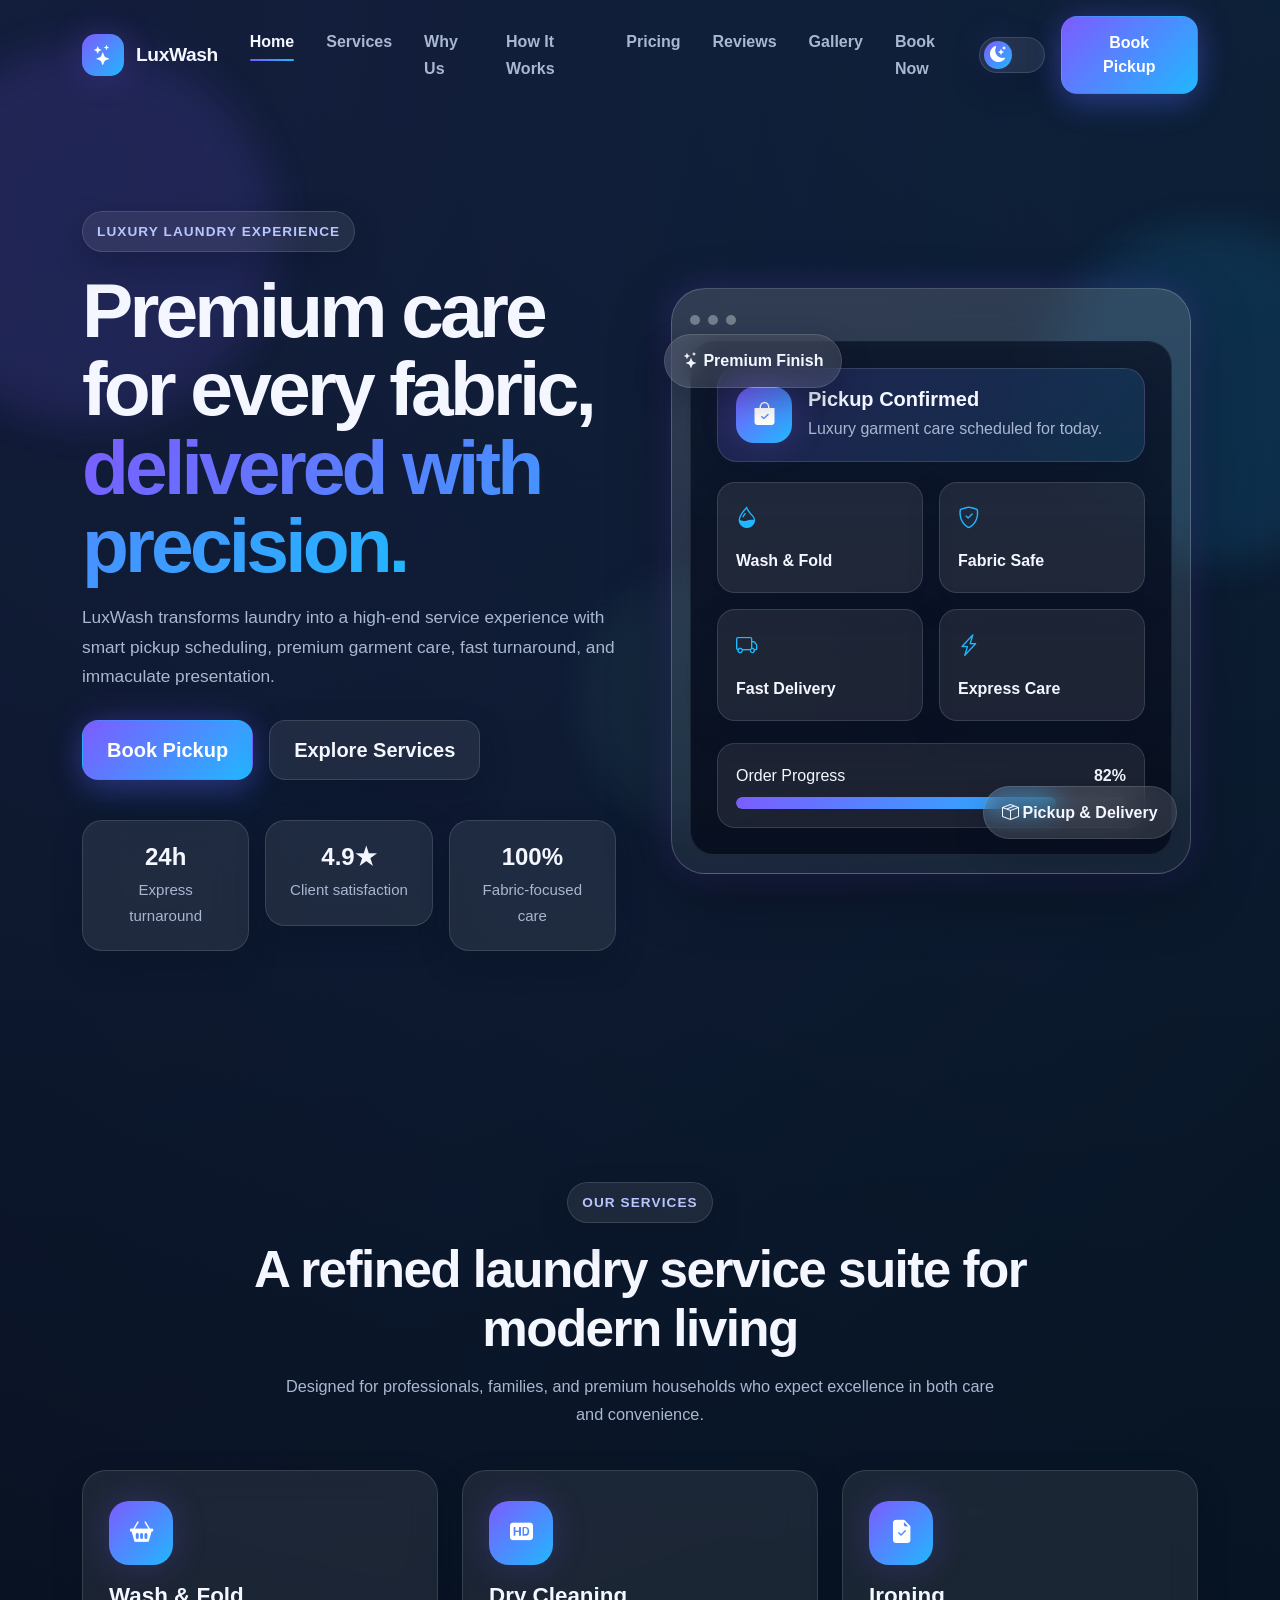
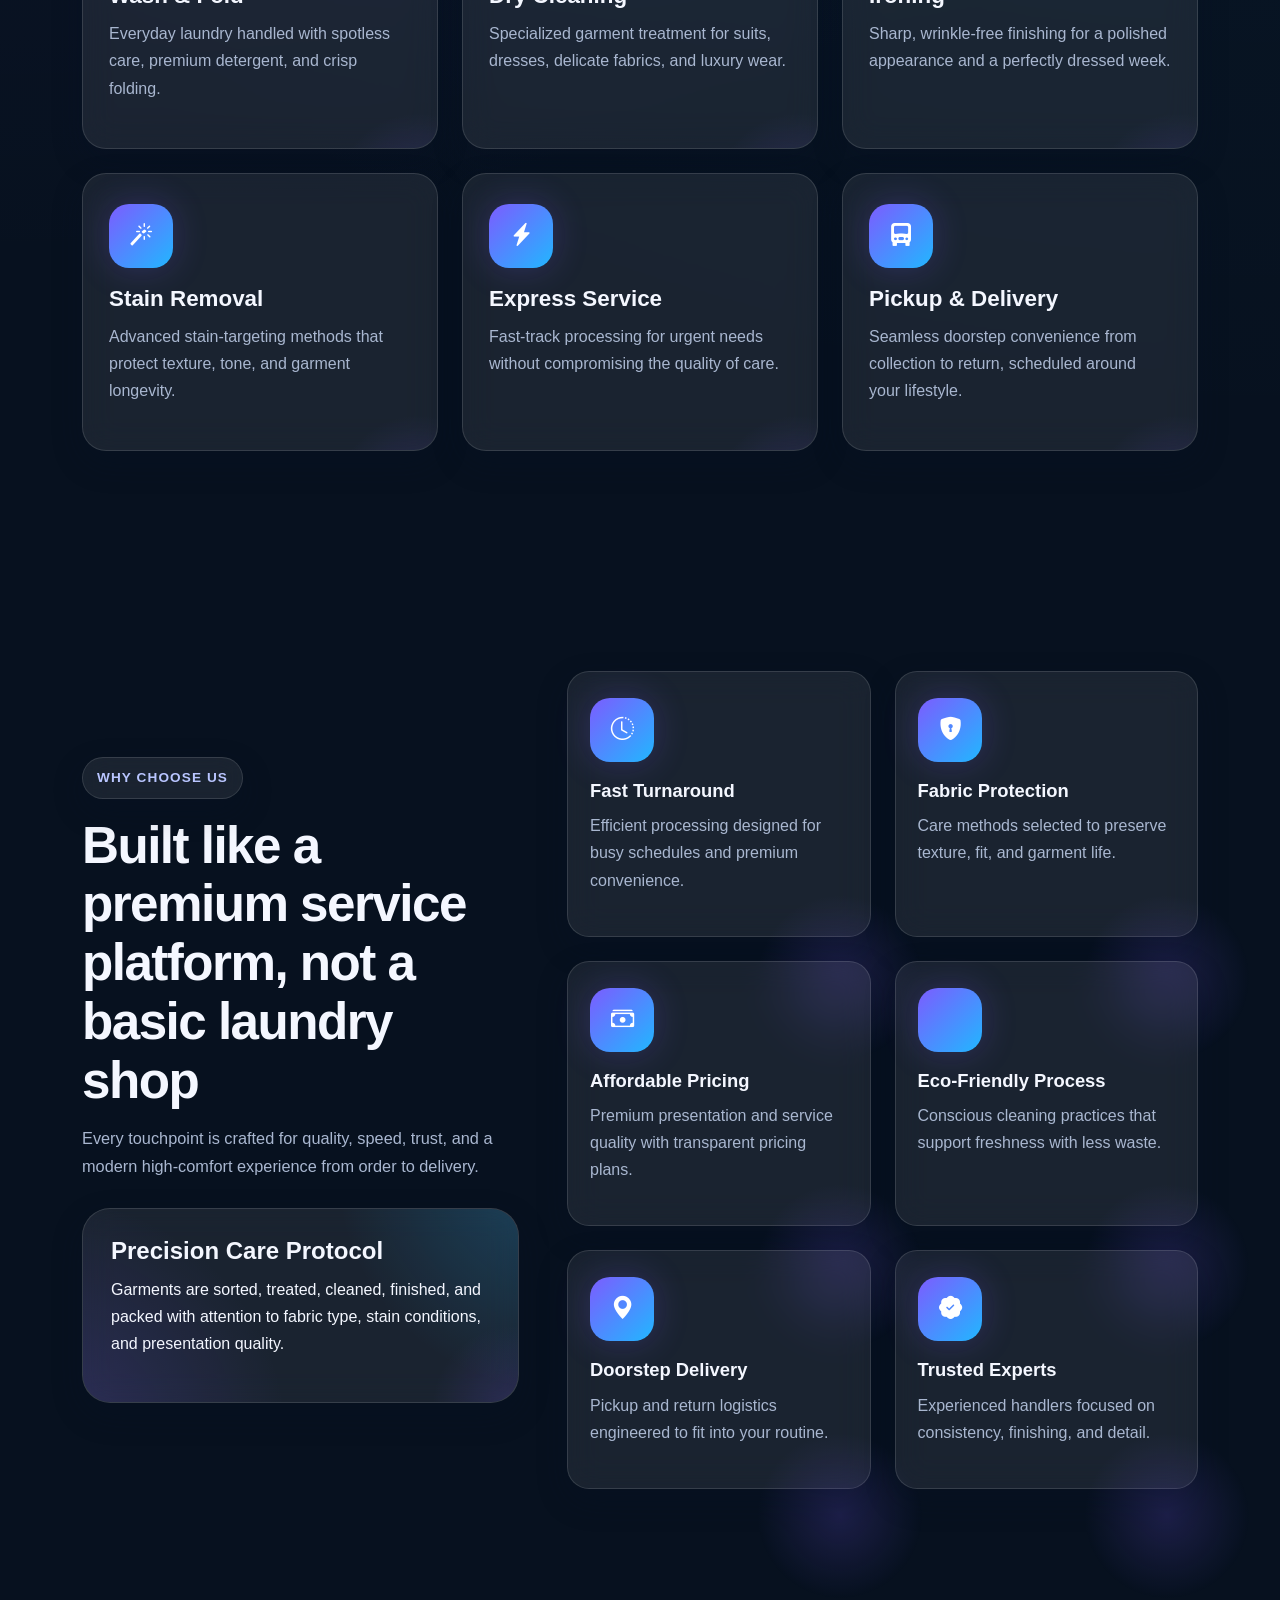
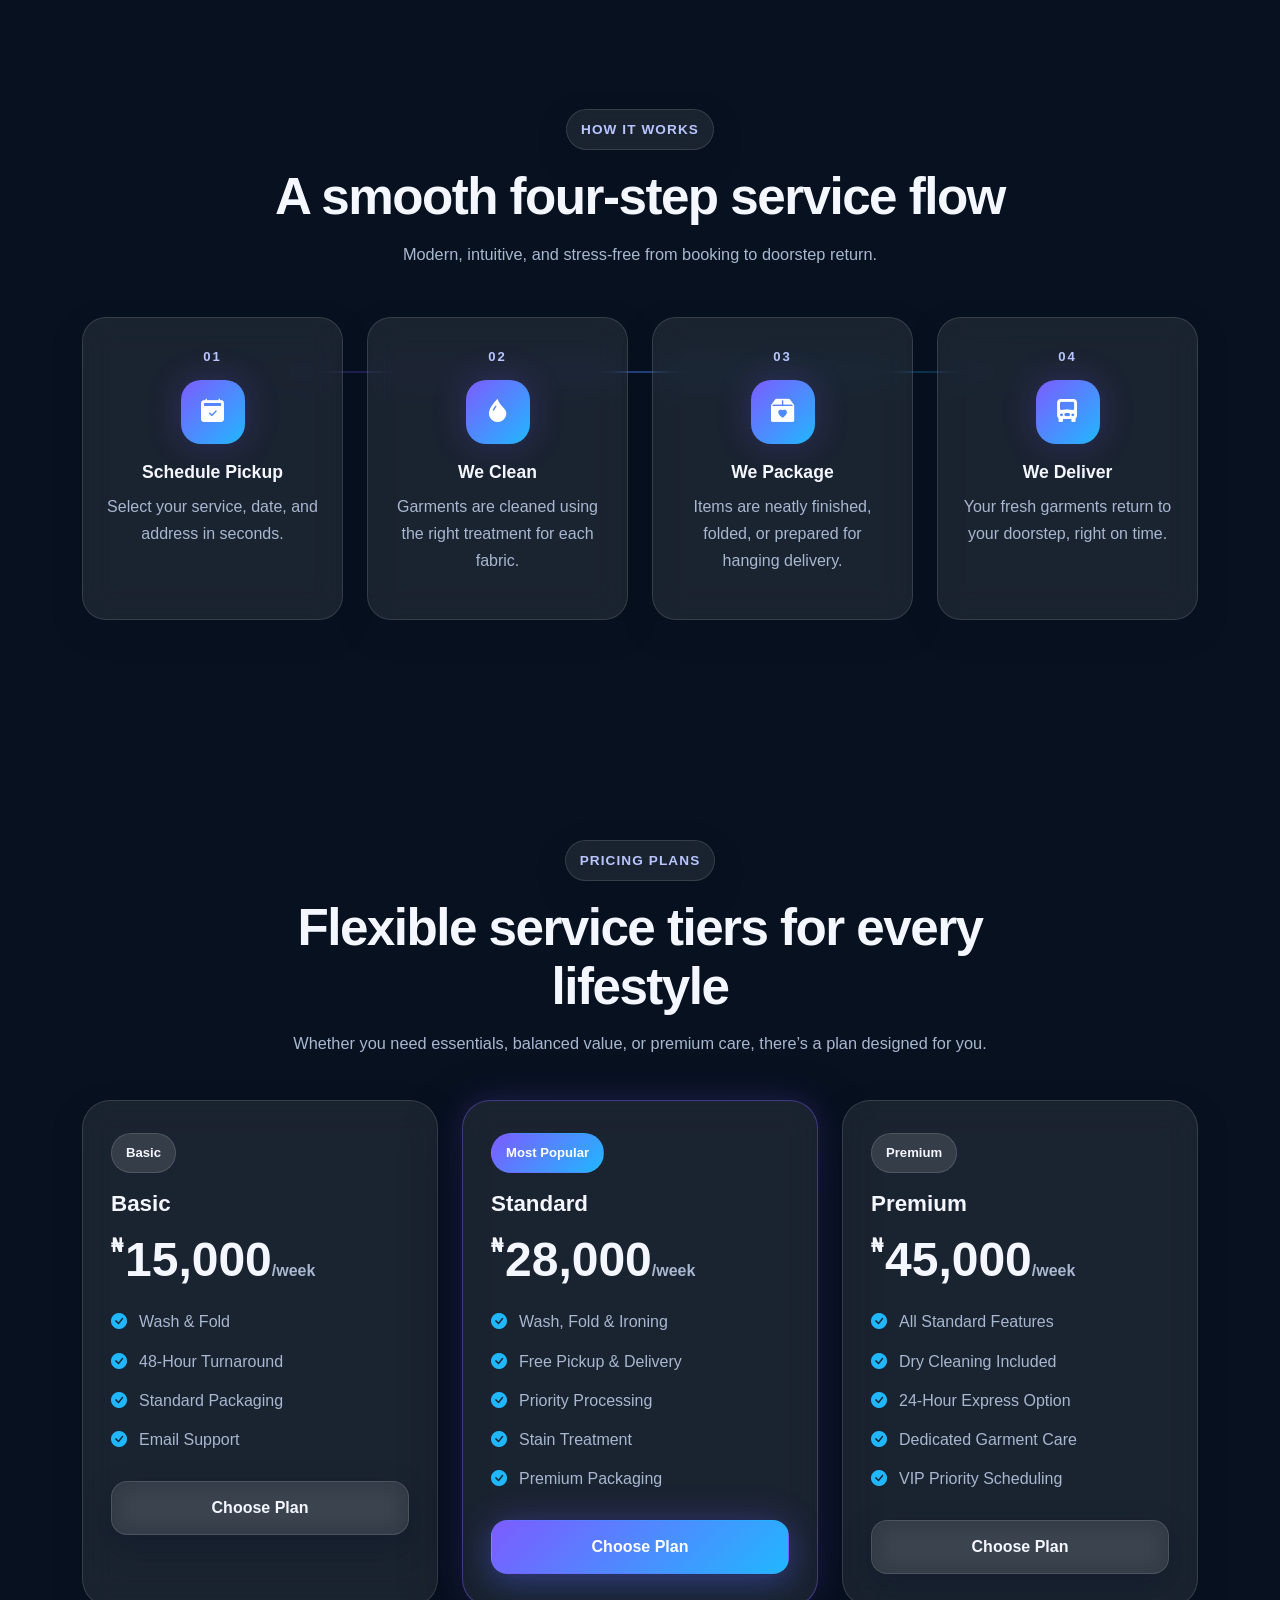
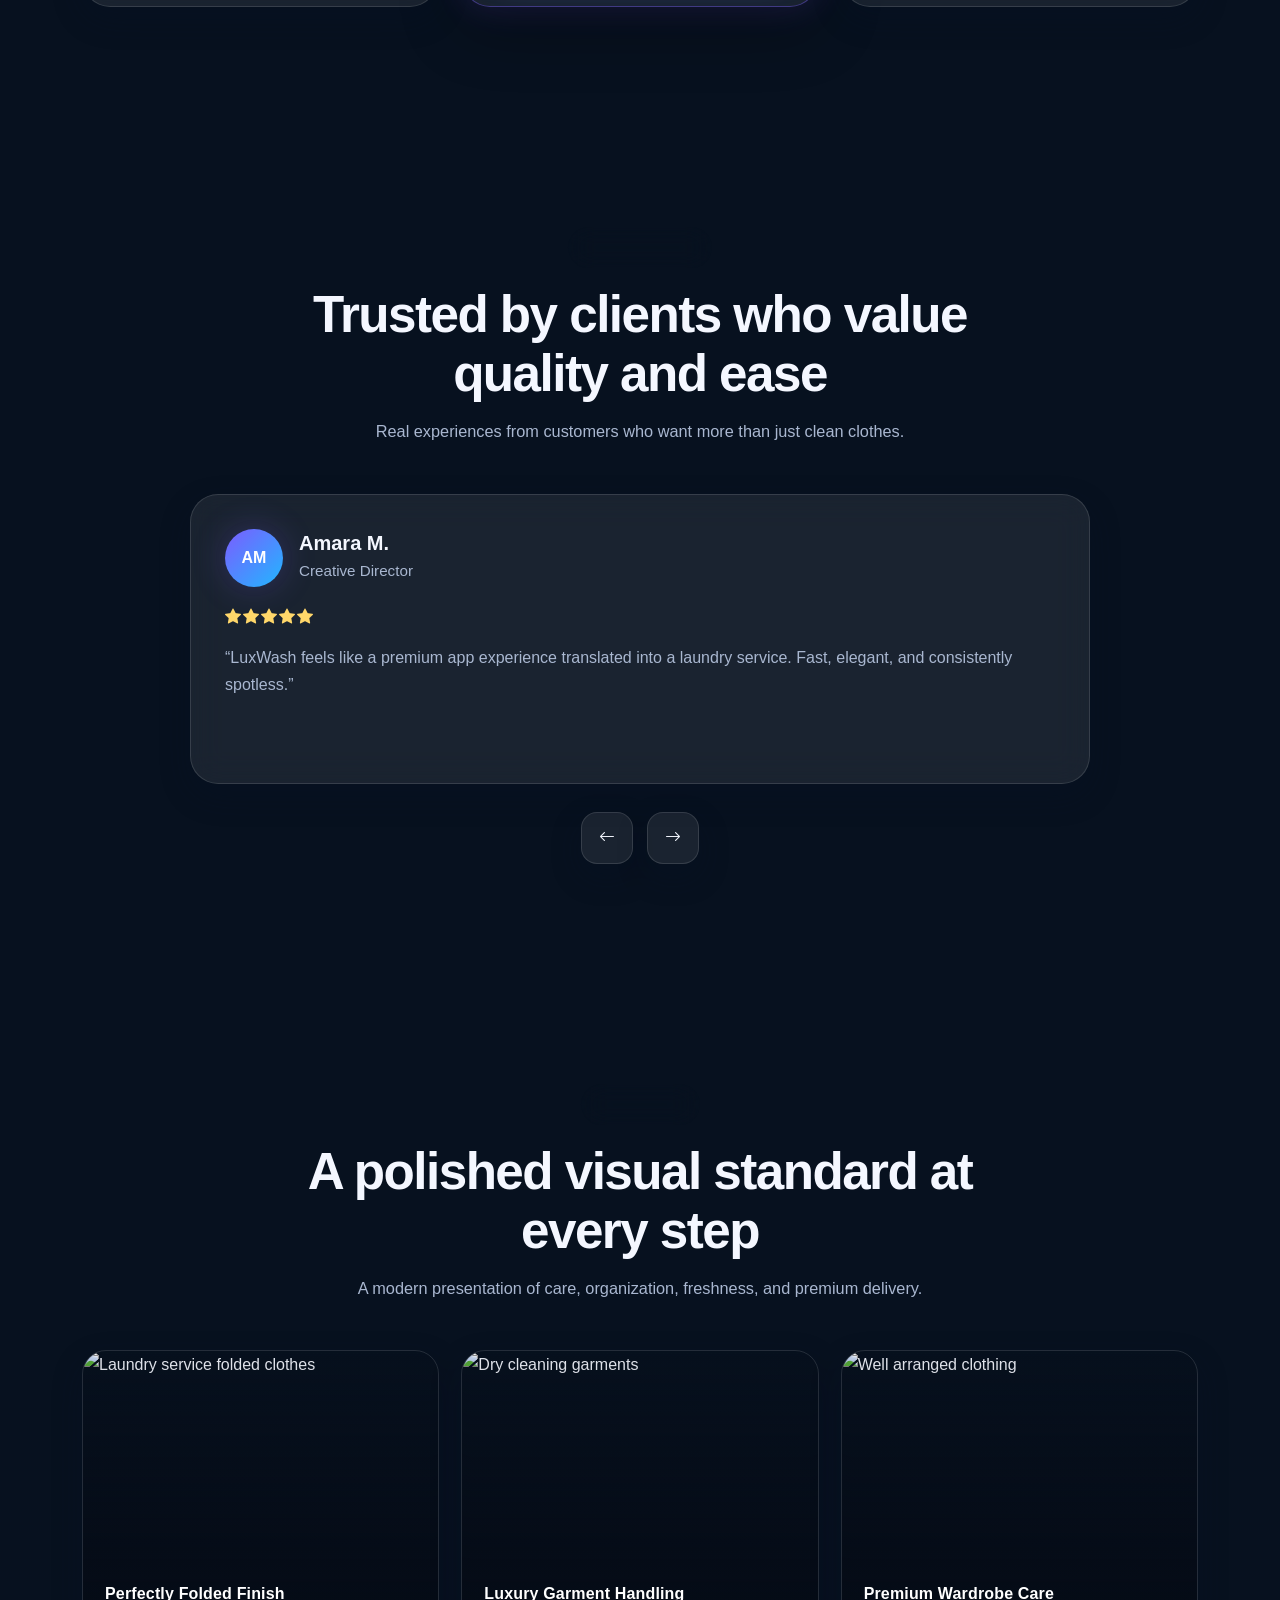
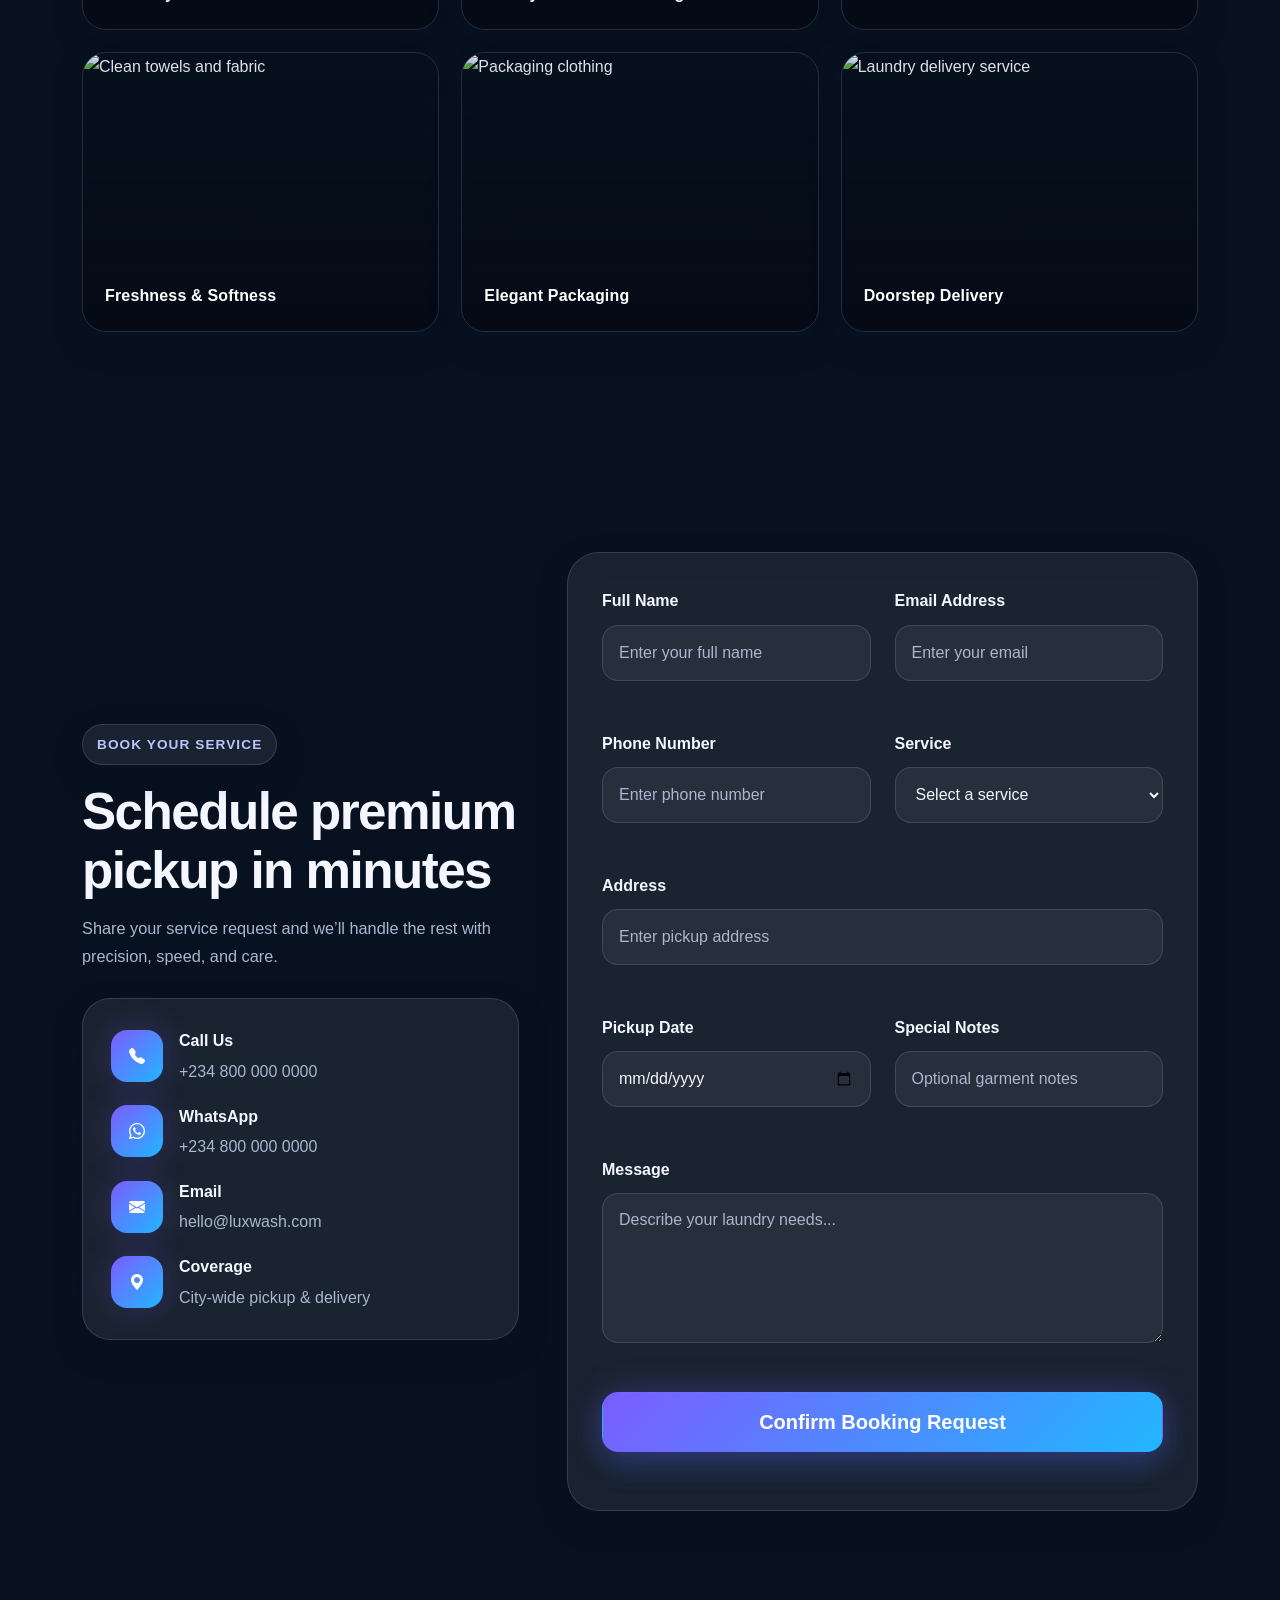
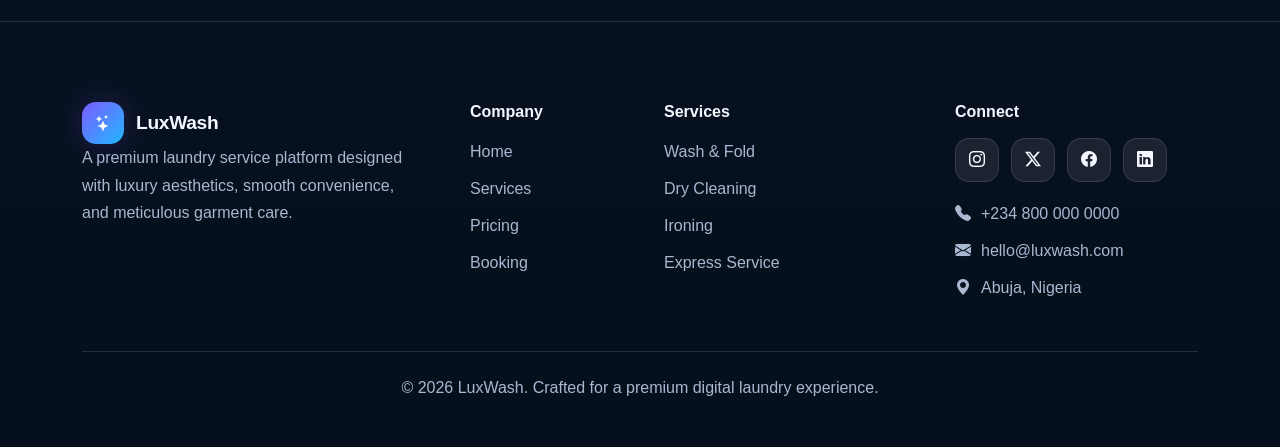
==== commit b2b984fa: "modified: index.html & style.css" ====
--- a/index.html
+++ b/index.html
@@ -10,16 +10,15 @@
     href="https://cdn.jsdelivr.net/npm/bootstrap@5.3.3/dist/css/bootstrap.min.css"
     rel="stylesheet"
   />
-
   <!-- Bootstrap Icons -->
   <link
     rel="stylesheet"
     href="https://cdn.jsdelivr.net/npm/bootstrap-icons@1.11.3/font/bootstrap-icons.min.css"
   />
-
   <!-- Custom CSS -->
   <link rel="stylesheet" href="style.css" />
 </head>
+
 <body>
   <!-- Background Effects -->
   <div class="site-bg">
--- a/style.css
+++ b/style.css
@@ -1,6 +1,3 @@
-/* =========================================================
-   ROOT VARIABLES
-========================================================= */
 :root {
   --bg: #07111f;
   --bg-soft: #0b1727;
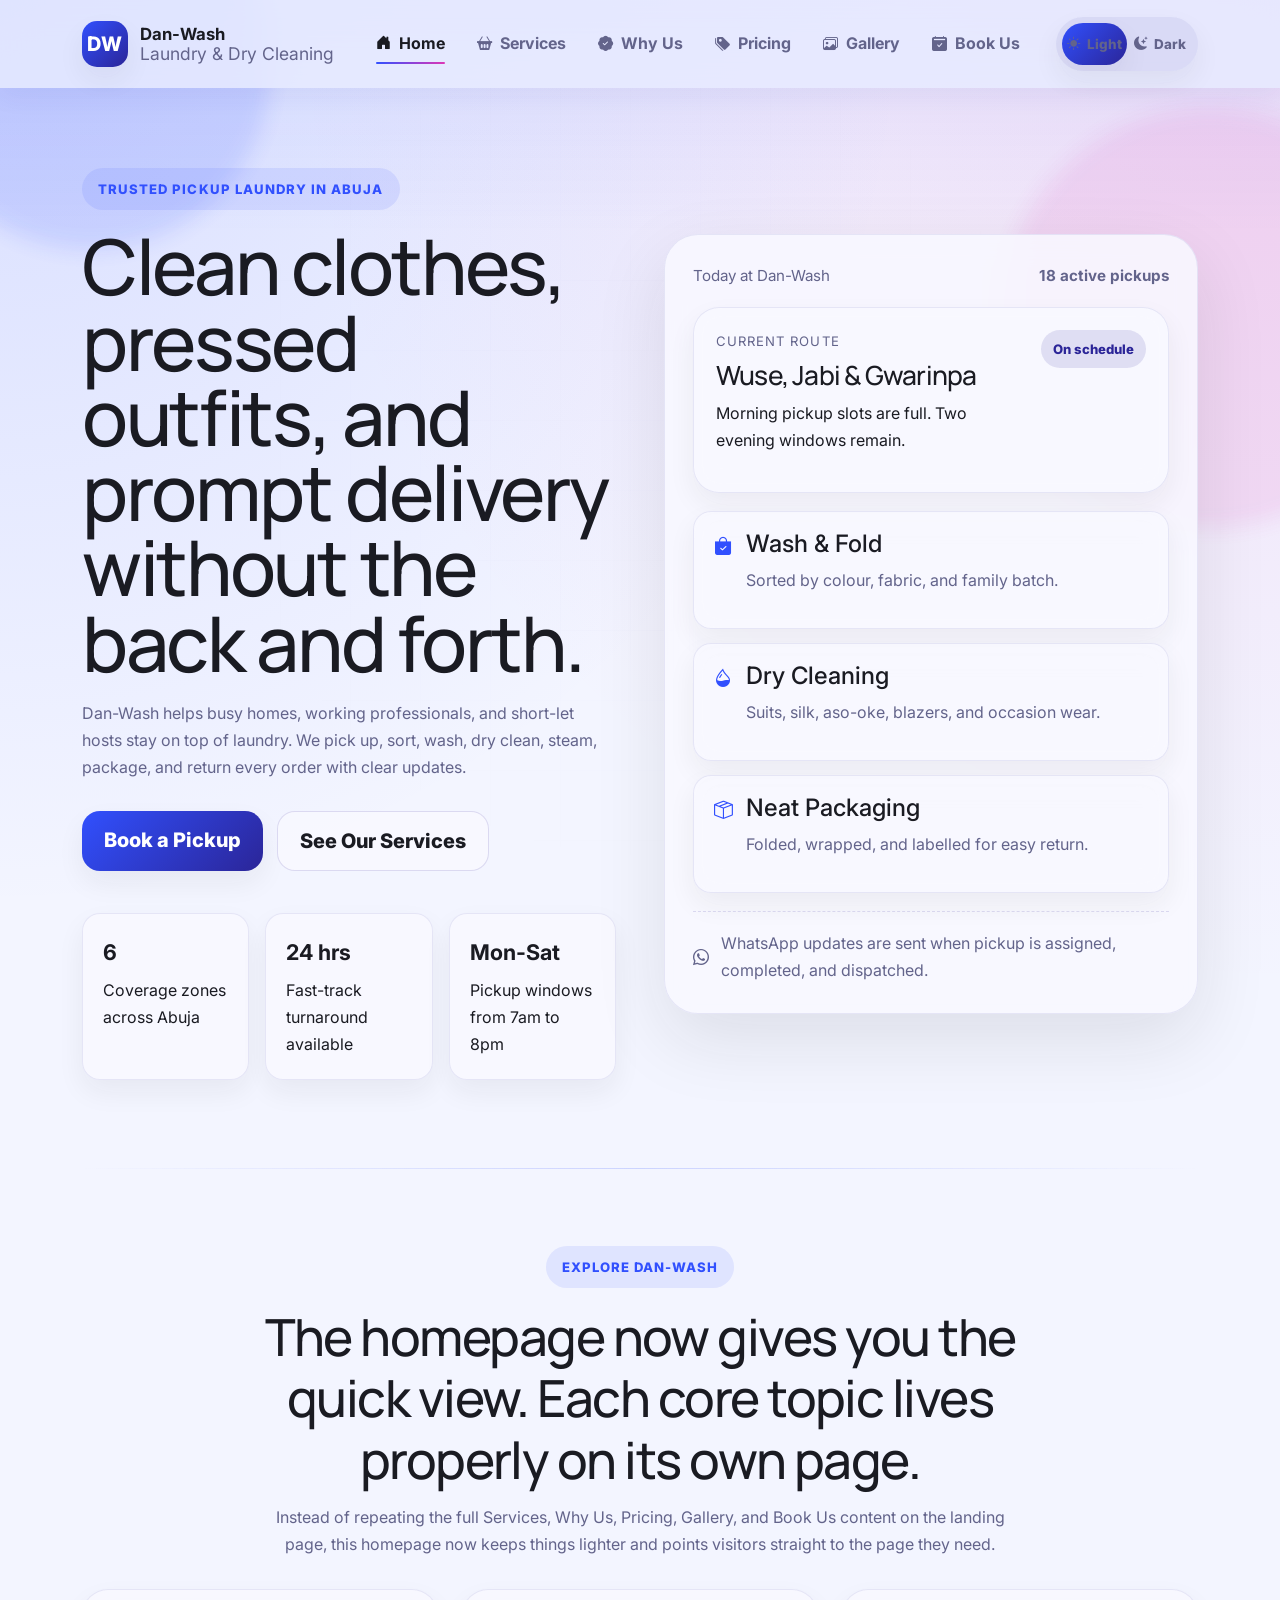
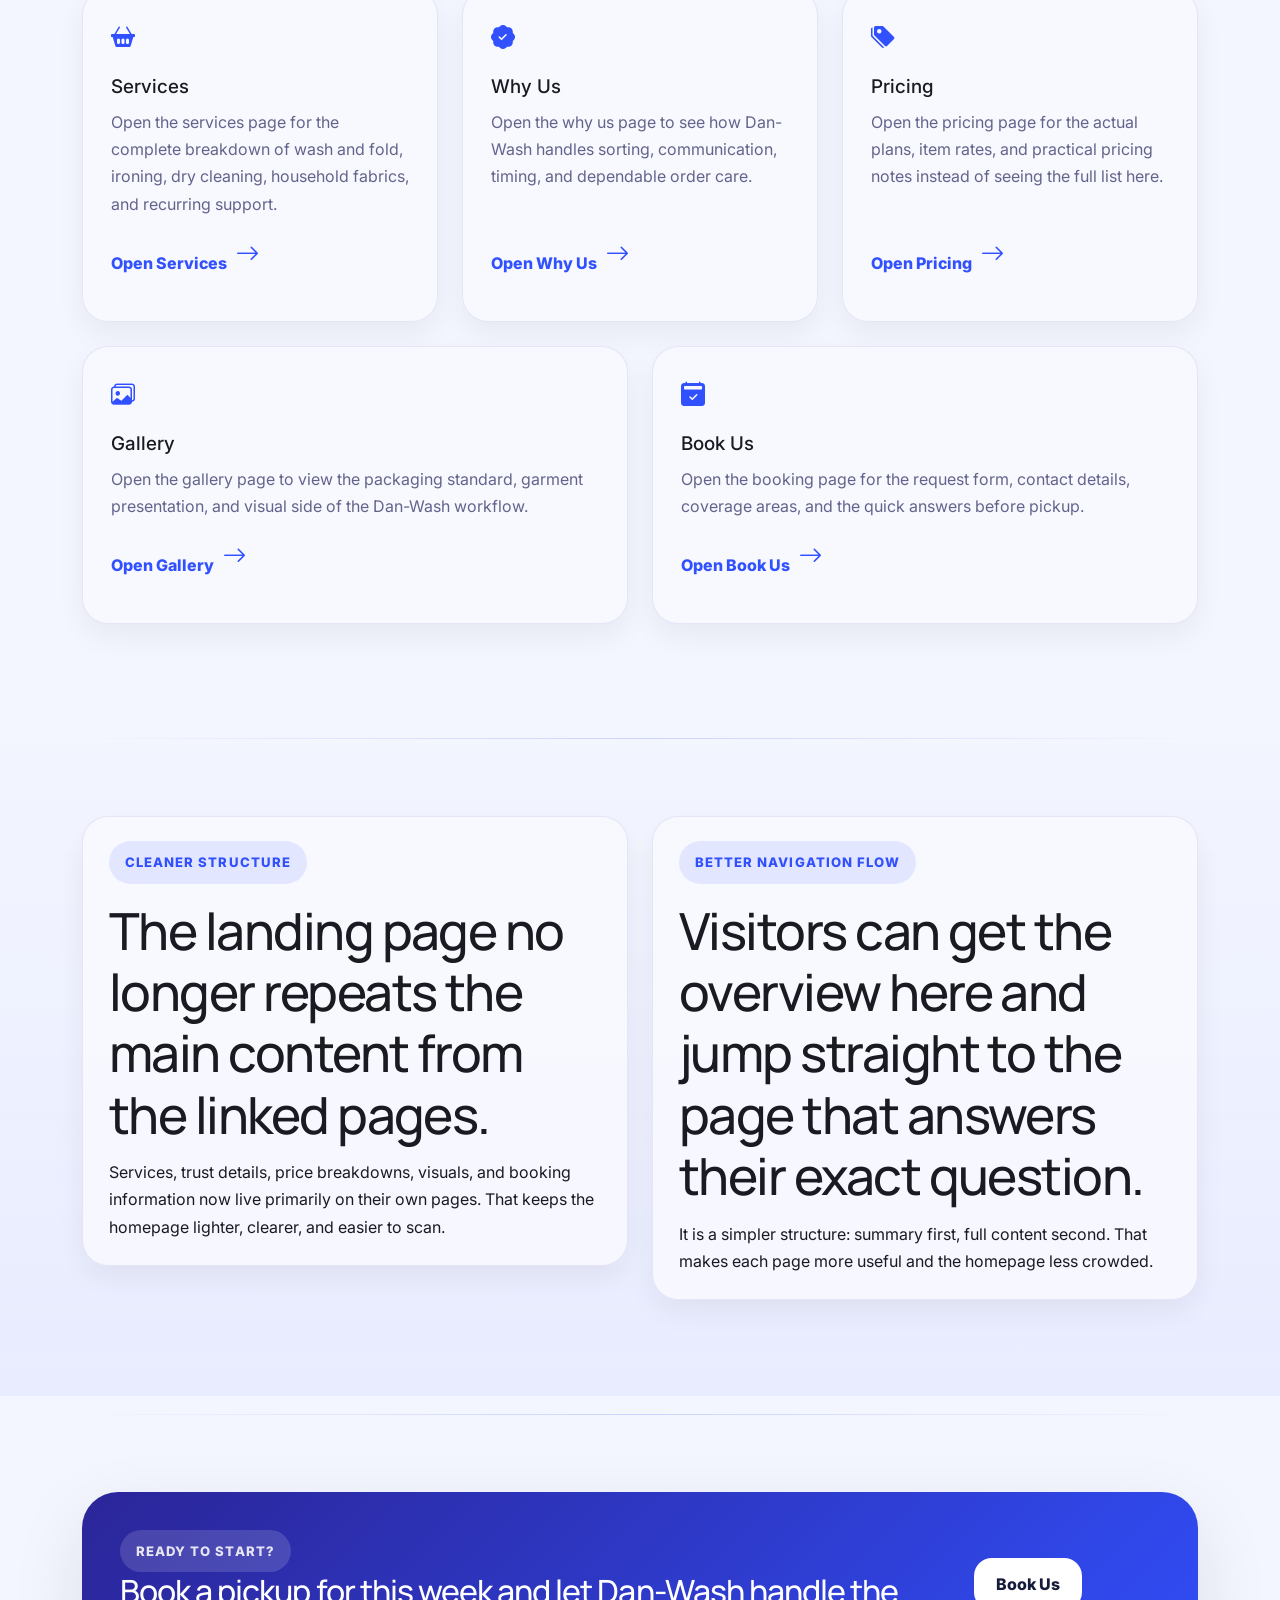
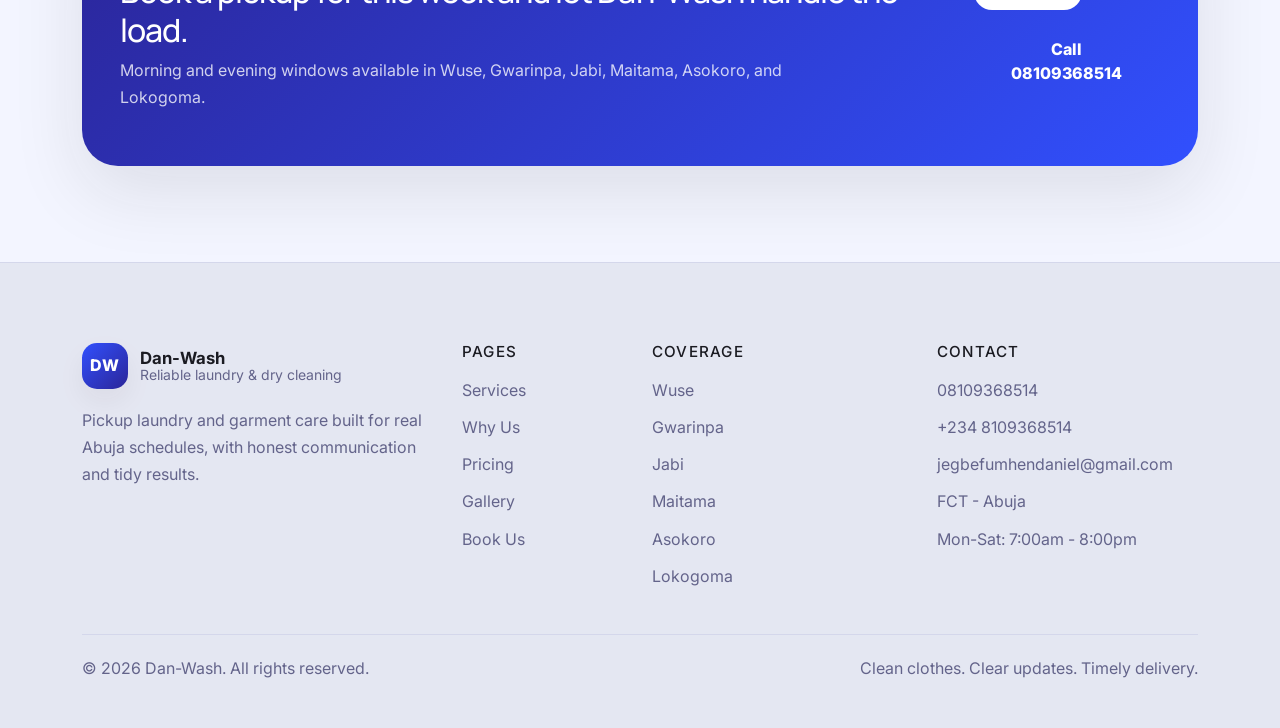
==== commit bccb8b17: "Created: book-us.html, gallery.html, pricing.html, services.html, why-us.html and Modified: README.m" ====
--- a/index.html
+++ b/index.html
@@ -1,181 +1,184 @@
 <!DOCTYPE html>
-<html lang="en" data-theme="dark">
+<html lang="en" data-theme="light">
 <head>
   <meta charset="UTF-8" />
   <meta name="viewport" content="width=device-width, initial-scale=1.0" />
-  <title>LuxWash — Premium Laundry Services</title>
-
-  <!-- Bootstrap 5 -->
+  <title>Dan-Wash | Reliable Laundry & Dry Cleaning in Abuja</title>
+  <meta
+    name="description"
+    content="Dan-Wash offers pickup laundry, ironing, dry cleaning, and household fabric care across Wuse, Gwarinpa, Jabi, Maitama, Asokoro, and Lokogoma in Abuja."
+  />
+  <script>
+    (() => {
+      try {
+        const savedTheme = localStorage.getItem("danwash-theme");
+        const systemTheme = window.matchMedia("(prefers-color-scheme: dark)").matches ? "dark" : "light";
+        const theme = savedTheme === "dark" || savedTheme === "light" ? savedTheme : systemTheme;
+        document.documentElement.setAttribute("data-theme", theme);
+      } catch (error) {
+        document.documentElement.setAttribute("data-theme", "light");
+      }
+    })();
+  </script>
+
   <link
     href="https://cdn.jsdelivr.net/npm/bootstrap@5.3.3/dist/css/bootstrap.min.css"
     rel="stylesheet"
   />
-  <!-- Bootstrap Icons -->
   <link
     rel="stylesheet"
     href="https://cdn.jsdelivr.net/npm/bootstrap-icons@1.11.3/font/bootstrap-icons.min.css"
   />
-  <!-- Custom CSS -->
+  <link
+    rel="preconnect"
+    href="https://fonts.googleapis.com"
+  />
+  <link
+    rel="preconnect"
+    href="https://fonts.gstatic.com"
+    crossorigin
+  />
+  <link
+    href="https://fonts.googleapis.com/css2?family=Inter:wght@400;500;600;700;800&family=Manrope:wght@500;600;700;800&display=swap"
+    rel="stylesheet"
+  />
   <link rel="stylesheet" href="style.css" />
 </head>
-
 <body>
-  <!-- Background Effects -->
-  <div class="site-bg">
-    <span class="bg-orb orb-1"></span>
-    <span class="bg-orb orb-2"></span>
-    <span class="bg-orb orb-3"></span>
-    <span class="grid-overlay"></span>
+  <div class="site-bg" aria-hidden="true">
+    <span class="orb orb-a"></span>
+    <span class="orb orb-b"></span>
+    <span class="grid-fade"></span>
   </div>
 
-  <!-- Navbar -->
-  <nav class="navbar navbar-expand-lg fixed-top luxury-navbar" id="mainNavbar">
+  <nav class="navbar navbar-expand-lg fixed-top site-navbar" id="mainNavbar">
     <div class="container">
-      <a class="navbar-brand brand-logo" href="#home">
-        <span class="brand-mark">
-          <i class="bi bi-stars"></i>
+      <a class="navbar-brand brand" href="index.html">
+        <span class="brand-badge">DW</span>
+        <span class="brand-copy">
+          <strong>Dan-Wash</strong>
+          <small>Laundry & Dry Cleaning</small>
         </span>
-        <span class="brand-text">LuxWash</span>
       </a>
 
       <button
-        class="navbar-toggler custom-toggler border-0 shadow-none"
+        class="navbar-toggler nav-toggle border-0 shadow-none"
         type="button"
         data-bs-toggle="collapse"
-        data-bs-target="#navMenu"
-        aria-controls="navMenu"
+        data-bs-target="#siteNav"
+        aria-controls="siteNav"
         aria-expanded="false"
         aria-label="Toggle navigation"
       >
-        <span class="toggler-line"></span>
-        <span class="toggler-line"></span>
-        <span class="toggler-line"></span>
+        <span></span>
+        <span></span>
+        <span></span>
       </button>
 
-      <div class="collapse navbar-collapse" id="navMenu">
-        <ul class="navbar-nav mx-auto mb-3 mb-lg-0">
-          <li class="nav-item"><a class="nav-link active" href="#home">Home</a></li>
-          <li class="nav-item"><a class="nav-link" href="#services">Services</a></li>
-          <li class="nav-item"><a class="nav-link" href="#why-us">Why Us</a></li>
-          <li class="nav-item"><a class="nav-link" href="#process">How It Works</a></li>
-          <li class="nav-item"><a class="nav-link" href="#pricing">Pricing</a></li>
-          <li class="nav-item"><a class="nav-link" href="#testimonials">Reviews</a></li>
-          <li class="nav-item"><a class="nav-link" href="#gallery">Gallery</a></li>
-          <li class="nav-item"><a class="nav-link" href="#booking">Book Now</a></li>
+      <div class="collapse navbar-collapse" id="siteNav">
+        <ul class="navbar-nav mx-auto">
+          <li class="nav-item"><a class="nav-link" href="index.html"><i class="bi bi-house-door-fill"></i><span>Home</span></a></li>
+          <li class="nav-item"><a class="nav-link" href="services.html"><i class="bi bi-basket2-fill"></i><span>Services</span></a></li>
+          <li class="nav-item"><a class="nav-link" href="why-us.html"><i class="bi bi-patch-check-fill"></i><span>Why Us</span></a></li>
+          <li class="nav-item"><a class="nav-link" href="pricing.html"><i class="bi bi-tags-fill"></i><span>Pricing</span></a></li>
+          <li class="nav-item"><a class="nav-link" href="gallery.html"><i class="bi bi-images"></i><span>Gallery</span></a></li>
+          <li class="nav-item"><a class="nav-link" href="book-us.html"><i class="bi bi-calendar2-check-fill"></i><span>Book Us</span></a></li>
         </ul>
 
-        <div class="d-flex align-items-center gap-3 nav-actions">
-          <button class="theme-toggle" id="themeToggle" aria-label="Toggle theme">
-            <span class="toggle-track">
-              <span class="toggle-thumb">
-                <i class="bi bi-moon-stars-fill icon-dark"></i>
-                <i class="bi bi-sun-fill icon-light"></i>
-              </span>
-            </span>
+        <div class="nav-cta">
+          <button class="theme-toggle" id="themeToggle" type="button" aria-label="Toggle colour theme">
+            <span class="theme-toggle-thumb" aria-hidden="true"></span>
+            <span class="theme-option"><i class="bi bi-sun-fill"></i><span>Light</span></span>
+            <span class="theme-option"><i class="bi bi-moon-stars-fill"></i><span>Dark</span></span>
           </button>
-          <a href="#booking" class="btn btn-lux btn-lux-primary">Book Pickup</a>
         </div>
       </div>
     </div>
   </nav>
 
-  <!-- Hero -->
-  <header class="hero-section section-pad" id="home">
+  <header class="hero-shell hero-home">
     <div class="container">
-      <div class="row align-items-center g-5 min-vh-100 hero-row">
+      <div class="row align-items-center g-5">
         <div class="col-lg-6">
-          <div class="hero-content reveal fade-up">
-            <span class="eyebrow-pill">Luxury Laundry Experience</span>
-            <h1 class="hero-title">
-              Premium care for every fabric,
-              <span class="gradient-text">delivered with precision.</span>
-            </h1>
-            <p class="hero-text">
-              LuxWash transforms laundry into a high-end service experience with
-              smart pickup scheduling, premium garment care, fast turnaround,
-              and immaculate presentation.
-            </p>
-
-            <div class="hero-actions d-flex flex-wrap gap-3">
-              <a href="#booking" class="btn btn-lux btn-lux-primary btn-lg">Book Pickup</a>
-              <a href="#services" class="btn btn-lux btn-lux-outline btn-lg">Explore Services</a>
-            </div>
-
-            <div class="hero-stats row g-3 mt-4">
-              <div class="col-sm-4">
-                <div class="glass-stat floating-soft">
-                  <h4>24h</h4>
-                  <p>Express turnaround</p>
+          <div class="section-chip reveal">Trusted pickup laundry in Abuja</div>
+          <h1 class="hero-title reveal">
+            Clean clothes, pressed outfits, and prompt delivery without the back and forth.
+          </h1>
+          <p class="hero-text reveal">
+            Dan-Wash helps busy homes, working professionals, and short-let hosts stay on top of laundry.
+            We pick up, sort, wash, dry clean, steam, package, and return every order with clear updates.
+          </p>
+
+          <div class="hero-actions reveal">
+            <a class="btn btn-brand btn-lg" href="book-us.html">Book a Pickup</a>
+            <a class="btn btn-outline-brand btn-lg" href="services.html">See Our Services</a>
+          </div>
+
+          <div class="hero-metrics row g-3 reveal">
+            <div class="col-sm-4">
+              <div class="metric-card">
+                <strong>6</strong>
+                <span>Coverage zones across Abuja</span>
+              </div>
+            </div>
+            <div class="col-sm-4">
+              <div class="metric-card">
+                <strong>24 hrs</strong>
+                <span>Fast-track turnaround available</span>
+              </div>
+            </div>
+            <div class="col-sm-4">
+              <div class="metric-card">
+                <strong>Mon-Sat</strong>
+                <span>Pickup windows from 7am to 8pm</span>
+              </div>
+            </div>
+          </div>
+        </div>
+
+        <div class="col-lg-6">
+          <div class="hero-panel reveal">
+            <div class="hero-panel-top">
+              <span>Today at Dan-Wash</span>
+              <strong>18 active pickups</strong>
+            </div>
+
+            <div class="hero-summary-card">
+              <div>
+                <p class="summary-label">Current route</p>
+                <h3>Wuse, Jabi & Gwarinpa</h3>
+                <p class="summary-copy">Morning pickup slots are full. Two evening windows remain.</p>
+              </div>
+              <span class="status-dot">On schedule</span>
+            </div>
+
+            <div class="hero-stack">
+              <article class="info-tile">
+                <i class="bi bi-bag-check-fill"></i>
+                <div>
+                  <h4>Wash & Fold</h4>
+                  <p>Sorted by colour, fabric, and family batch.</p>
                 </div>
-              </div>
-              <div class="col-sm-4">
-                <div class="glass-stat floating-soft delay-1">
-                  <h4>4.9★</h4>
-                  <p>Client satisfaction</p>
+              </article>
+              <article class="info-tile">
+                <i class="bi bi-droplet-half"></i>
+                <div>
+                  <h4>Dry Cleaning</h4>
+                  <p>Suits, silk, aso-oke, blazers, and occasion wear.</p>
                 </div>
-              </div>
-              <div class="col-sm-4">
-                <div class="glass-stat floating-soft delay-2">
-                  <h4>100%</h4>
-                  <p>Fabric-focused care</p>
+              </article>
+              <article class="info-tile">
+                <i class="bi bi-box-seam"></i>
+                <div>
+                  <h4>Neat Packaging</h4>
+                  <p>Folded, wrapped, and labelled for easy return.</p>
                 </div>
-              </div>
-            </div>
-          </div>
-        </div>
-
-        <div class="col-lg-6">
-          <div class="hero-visual reveal fade-left">
-            <div class="hero-device-card floating-slow">
-              <div class="device-topbar">
-                <span></span><span></span><span></span>
-              </div>
-
-              <div class="device-screen">
-                <div class="screen-card screen-card-main">
-                  <div class="screen-icon"><i class="bi bi-bag-check-fill"></i></div>
-                  <div>
-                    <h5>Pickup Confirmed</h5>
-                    <p>Luxury garment care scheduled for today.</p>
-                  </div>
-                </div>
-
-                <div class="screen-grid">
-                  <div class="screen-mini-card tilt-mini">
-                    <i class="bi bi-droplet-half"></i>
-                    <span>Wash & Fold</span>
-                  </div>
-                  <div class="screen-mini-card tilt-mini">
-                    <i class="bi bi-shield-check"></i>
-                    <span>Fabric Safe</span>
-                  </div>
-                  <div class="screen-mini-card tilt-mini">
-                    <i class="bi bi-truck"></i>
-                    <span>Fast Delivery</span>
-                  </div>
-                  <div class="screen-mini-card tilt-mini">
-                    <i class="bi bi-lightning-charge"></i>
-                    <span>Express Care</span>
-                  </div>
-                </div>
-
-                <div class="screen-progress">
-                  <div class="d-flex justify-content-between align-items-center mb-2">
-                    <span>Order Progress</span>
-                    <strong>82%</strong>
-                  </div>
-                  <div class="progress luxury-progress">
-                    <div class="progress-bar" style="width: 82%"></div>
-                  </div>
-                </div>
-              </div>
-            </div>
-
-            <div class="floating-badge badge-1 floating-soft">
-              <i class="bi bi-stars"></i> Premium Finish
-            </div>
-            <div class="floating-badge badge-2 floating-soft delay-2">
-              <i class="bi bi-box-seam"></i> Pickup & Delivery
+              </article>
+            </div>
+
+            <div class="hero-note">
+              <i class="bi bi-whatsapp"></i>
+              <span>WhatsApp updates are sent when pickup is assigned, completed, and dispatched.</span>
             </div>
           </div>
         </div>
@@ -183,566 +186,176 @@
     </div>
   </header>
 
-  <!-- Services -->
-  <section class="services-section section-pad" id="services">
+  <main>
+    <section class="section-space">
+      <div class="container">
+        <div class="section-head reveal">
+          <span class="section-chip">Explore Dan-Wash</span>
+          <h2>The homepage now gives you the quick view. Each core topic lives properly on its own page.</h2>
+          <p>
+            Instead of repeating the full Services, Why Us, Pricing, Gallery, and Book Us content on the landing page,
+            this homepage now keeps things lighter and points visitors straight to the page they need.
+          </p>
+        </div>
+
+        <div class="row g-4">
+          <div class="col-md-6 col-xl-4">
+            <article class="feature-card page-highlight-card reveal">
+              <div>
+                <i class="bi bi-basket2-fill"></i>
+                <h3>Services</h3>
+                <p>Open the services page for the complete breakdown of wash and fold, ironing, dry cleaning, household fabrics, and recurring support.</p>
+              </div>
+              <a class="page-highlight-link" href="services.html">Open Services <i class="bi bi-arrow-right"></i></a>
+            </article>
+          </div>
+          <div class="col-md-6 col-xl-4">
+            <article class="feature-card page-highlight-card reveal" data-delay="80">
+              <div>
+                <i class="bi bi-patch-check-fill"></i>
+                <h3>Why Us</h3>
+                <p>Open the why us page to see how Dan-Wash handles sorting, communication, timing, and dependable order care.</p>
+              </div>
+              <a class="page-highlight-link" href="why-us.html">Open Why Us <i class="bi bi-arrow-right"></i></a>
+            </article>
+          </div>
+          <div class="col-md-6 col-xl-4">
+            <article class="feature-card page-highlight-card reveal" data-delay="160">
+              <div>
+                <i class="bi bi-tags-fill"></i>
+                <h3>Pricing</h3>
+                <p>Open the pricing page for the actual plans, item rates, and practical pricing notes instead of seeing the full list here.</p>
+              </div>
+              <a class="page-highlight-link" href="pricing.html">Open Pricing <i class="bi bi-arrow-right"></i></a>
+            </article>
+          </div>
+          <div class="col-md-6 col-xl-6">
+            <article class="feature-card page-highlight-card reveal" data-delay="240">
+              <div>
+                <i class="bi bi-images"></i>
+                <h3>Gallery</h3>
+                <p>Open the gallery page to view the packaging standard, garment presentation, and visual side of the Dan-Wash workflow.</p>
+              </div>
+              <a class="page-highlight-link" href="gallery.html">Open Gallery <i class="bi bi-arrow-right"></i></a>
+            </article>
+          </div>
+          <div class="col-md-6 col-xl-6">
+            <article class="feature-card page-highlight-card reveal" data-delay="320">
+              <div>
+                <i class="bi bi-calendar2-check-fill"></i>
+                <h3>Book Us</h3>
+                <p>Open the booking page for the request form, contact details, coverage areas, and the quick answers before pickup.</p>
+              </div>
+              <a class="page-highlight-link" href="book-us.html">Open Book Us <i class="bi bi-arrow-right"></i></a>
+            </article>
+          </div>
+        </div>
+      </div>
+    </section>
+
+    <section class="section-space section-wash">
+      <div class="container">
+        <div class="row g-4">
+          <div class="col-lg-6">
+            <div class="landing-summary-card reveal">
+              <span class="section-chip">Cleaner structure</span>
+              <h2 class="page-section-title mt-3">The landing page no longer repeats the main content from the linked pages.</h2>
+              <p>
+                Services, trust details, price breakdowns, visuals, and booking information now live primarily on their own pages.
+                That keeps the homepage lighter, clearer, and easier to scan.
+              </p>
+            </div>
+          </div>
+          <div class="col-lg-6">
+            <div class="landing-summary-card reveal" data-delay="100">
+              <span class="section-chip">Better navigation flow</span>
+              <h2 class="page-section-title mt-3">Visitors can get the overview here and jump straight to the page that answers their exact question.</h2>
+              <p>
+                It is a simpler structure: summary first, full content second. That makes each page more useful and the homepage less crowded.
+              </p>
+            </div>
+          </div>
+        </div>
+      </div>
+    </section>
+
+    <section class="section-space">
+      <div class="container">
+        <div class="cta-banner reveal">
+          <div>
+            <span class="section-chip section-chip-dark">Ready to start?</span>
+            <h2>Book a pickup for this week and let Dan-Wash handle the load.</h2>
+            <p>Morning and evening windows available in Wuse, Gwarinpa, Jabi, Maitama, Asokoro, and Lokogoma.</p>
+          </div>
+          <div class="cta-banner-actions">
+            <a class="btn btn-light-brand" href="book-us.html">Book Us</a>
+            <a class="btn btn-link-light" href="tel:08109368514">Call 08109368514</a>
+          </div>
+        </div>
+      </div>
+    </section>
+  </main>
+
+  <footer class="site-footer">
     <div class="container">
-      <div class="section-head text-center reveal fade-up">
-        <span class="section-tag">Our Services</span>
-        <h2 class="section-title">A refined laundry service suite for modern living</h2>
-        <p class="section-text">
-          Designed for professionals, families, and premium households who expect
-          excellence in both care and convenience.
-        </p>
-      </div>
-
-      <div class="row g-4 mt-1">
-        <div class="col-md-6 col-lg-4">
-          <article class="service-card reveal fade-up tilt-card">
-            <div class="icon-wrap"><i class="bi bi-basket2-fill"></i></div>
-            <h3>Wash & Fold</h3>
-            <p>Everyday laundry handled with spotless care, premium detergent, and crisp folding.</p>
-          </article>
-        </div>
-        <div class="col-md-6 col-lg-4">
-          <article class="service-card reveal fade-up tilt-card" data-delay="100">
-            <div class="icon-wrap"><i class="bi bi-badge-hd-fill"></i></div>
-            <h3>Dry Cleaning</h3>
-            <p>Specialized garment treatment for suits, dresses, delicate fabrics, and luxury wear.</p>
-          </article>
-        </div>
-        <div class="col-md-6 col-lg-4">
-          <article class="service-card reveal fade-up tilt-card" data-delay="150">
-            <div class="icon-wrap"><i class="bi bi-file-earmark-check-fill"></i></div>
-            <h3>Ironing</h3>
-            <p>Sharp, wrinkle-free finishing for a polished appearance and a perfectly dressed week.</p>
-          </article>
-        </div>
-        <div class="col-md-6 col-lg-4">
-          <article class="service-card reveal fade-up tilt-card" data-delay="200">
-            <div class="icon-wrap"><i class="bi bi-magic"></i></div>
-            <h3>Stain Removal</h3>
-            <p>Advanced stain-targeting methods that protect texture, tone, and garment longevity.</p>
-          </article>
-        </div>
-        <div class="col-md-6 col-lg-4">
-          <article class="service-card reveal fade-up tilt-card" data-delay="250">
-            <div class="icon-wrap"><i class="bi bi-lightning-charge-fill"></i></div>
-            <h3>Express Service</h3>
-            <p>Fast-track processing for urgent needs without compromising the quality of care.</p>
-          </article>
-        </div>
-        <div class="col-md-6 col-lg-4">
-          <article class="service-card reveal fade-up tilt-card" data-delay="300">
-            <div class="icon-wrap"><i class="bi bi-truck-front-fill"></i></div>
-            <h3>Pickup & Delivery</h3>
-            <p>Seamless doorstep convenience from collection to return, scheduled around your lifestyle.</p>
-          </article>
-        </div>
-      </div>
-    </div>
-  </section>
-
-  <!-- Why Choose Us -->
-  <section class="why-section section-pad" id="why-us">
-    <div class="container">
-      <div class="row align-items-center g-5">
-        <div class="col-lg-5">
-          <div class="reveal fade-right">
-            <span class="section-tag">Why Choose Us</span>
-            <h2 class="section-title text-start">Built like a premium service platform, not a basic laundry shop</h2>
-            <p class="section-text text-start">
-              Every touchpoint is crafted for quality, speed, trust, and a modern
-              high-comfort experience from order to delivery.
-            </p>
-
-            <div class="why-panel floating-soft">
-              <div class="why-panel-glow"></div>
-              <div class="why-panel-content">
-                <h4>Precision Care Protocol</h4>
-                <p>
-                  Garments are sorted, treated, cleaned, finished, and packed
-                  with attention to fabric type, stain conditions, and presentation quality.
-                </p>
-              </div>
-            </div>
-          </div>
-        </div>
-
-        <div class="col-lg-7">
-          <div class="row g-4">
-            <div class="col-sm-6">
-              <div class="feature-block reveal fade-up">
-                <div class="feature-icon"><i class="bi bi-clock-history"></i></div>
-                <h4>Fast Turnaround</h4>
-                <p>Efficient processing designed for busy schedules and premium convenience.</p>
-              </div>
-            </div>
-            <div class="col-sm-6">
-              <div class="feature-block reveal fade-up" data-delay="80">
-                <div class="feature-icon"><i class="bi bi-shield-lock-fill"></i></div>
-                <h4>Fabric Protection</h4>
-                <p>Care methods selected to preserve texture, fit, and garment life.</p>
-              </div>
-            </div>
-            <div class="col-sm-6">
-              <div class="feature-block reveal fade-up" data-delay="120">
-                <div class="feature-icon"><i class="bi bi-cash-stack"></i></div>
-                <h4>Affordable Pricing</h4>
-                <p>Premium presentation and service quality with transparent pricing plans.</p>
-              </div>
-            </div>
-            <div class="col-sm-6">
-              <div class="feature-block reveal fade-up" data-delay="160">
-                <div class="feature-icon"><i class="bi bi-leaf-fill"></i></div>
-                <h4>Eco-Friendly Process</h4>
-                <p>Conscious cleaning practices that support freshness with less waste.</p>
-              </div>
-            </div>
-            <div class="col-sm-6">
-              <div class="feature-block reveal fade-up" data-delay="200">
-                <div class="feature-icon"><i class="bi bi-geo-alt-fill"></i></div>
-                <h4>Doorstep Delivery</h4>
-                <p>Pickup and return logistics engineered to fit into your routine.</p>
-              </div>
-            </div>
-            <div class="col-sm-6">
-              <div class="feature-block reveal fade-up" data-delay="240">
-                <div class="feature-icon"><i class="bi bi-patch-check-fill"></i></div>
-                <h4>Trusted Experts</h4>
-                <p>Experienced handlers focused on consistency, finishing, and detail.</p>
-              </div>
-            </div>
-          </div>
-        </div>
-      </div>
-    </div>
-  </section>
-
-  <!-- Process -->
-  <section class="process-section section-pad" id="process">
-    <div class="container">
-      <div class="section-head text-center reveal fade-up">
-        <span class="section-tag">How It Works</span>
-        <h2 class="section-title">A smooth four-step service flow</h2>
-        <p class="section-text">
-          Modern, intuitive, and stress-free from booking to doorstep return.
-        </p>
-      </div>
-
-      <div class="process-wrap mt-5">
-        <div class="process-line"></div>
-
-        <div class="row g-4 justify-content-center">
-          <div class="col-6 col-lg-3">
-            <div class="process-card reveal fade-up">
-              <div class="step-number">01</div>
-              <div class="process-icon"><i class="bi bi-calendar2-check-fill"></i></div>
-              <h4>Schedule Pickup</h4>
-              <p>Select your service, date, and address in seconds.</p>
-            </div>
-          </div>
-          <div class="col-6 col-lg-3">
-            <div class="process-card reveal fade-up" data-delay="100">
-              <div class="step-number">02</div>
-              <div class="process-icon"><i class="bi bi-droplet-fill"></i></div>
-              <h4>We Clean</h4>
-              <p>Garments are cleaned using the right treatment for each fabric.</p>
-            </div>
-          </div>
-          <div class="col-6 col-lg-3">
-            <div class="process-card reveal fade-up" data-delay="180">
-              <div class="step-number">03</div>
-              <div class="process-icon"><i class="bi bi-box2-heart-fill"></i></div>
-              <h4>We Package</h4>
-              <p>Items are neatly finished, folded, or prepared for hanging delivery.</p>
-            </div>
-          </div>
-          <div class="col-6 col-lg-3">
-            <div class="process-card reveal fade-up" data-delay="260">
-              <div class="step-number">04</div>
-              <div class="process-icon"><i class="bi bi-truck-front-fill"></i></div>
-              <h4>We Deliver</h4>
-              <p>Your fresh garments return to your doorstep, right on time.</p>
-            </div>
-          </div>
-        </div>
-      </div>
-    </div>
-  </section>
-
-  <!-- Pricing -->
-  <section class="pricing-section section-pad" id="pricing">
-    <div class="container">
-      <div class="section-head text-center reveal fade-up">
-        <span class="section-tag">Pricing Plans</span>
-        <h2 class="section-title">Flexible service tiers for every lifestyle</h2>
-        <p class="section-text">
-          Whether you need essentials, balanced value, or premium care, there’s a plan designed for you.
-        </p>
-      </div>
-
-      <div class="row g-4 justify-content-center mt-2">
-        <div class="col-md-6 col-lg-4">
-          <div class="pricing-card reveal fade-up">
-            <span class="plan-badge">Basic</span>
-            <h3>Basic</h3>
-            <div class="plan-price"><span>&#8358;</span>15,000<span class="small">/week</span></div>
-            <ul class="plan-list">
-              <li><i class="bi bi-check-circle-fill"></i> Wash & Fold</li>
-              <li><i class="bi bi-check-circle-fill"></i> 48-Hour Turnaround</li>
-              <li><i class="bi bi-check-circle-fill"></i> Standard Packaging</li>
-              <li><i class="bi bi-check-circle-fill"></i> Email Support</li>
-            </ul>
-            <a href="#booking" class="btn btn-lux btn-lux-outline w-100">Choose Plan</a>
-          </div>
-        </div>
-
-        <div class="col-md-6 col-lg-4">
-          <div class="pricing-card pricing-featured reveal fade-up" data-delay="100">
-            <div class="featured-ring"></div>
-            <span class="plan-badge featured">Most Popular</span>
-            <h3>Standard</h3>
-            <div class="plan-price"><span>&#8358;</span>28,000<span class="small">/week</span></div>
-            <ul class="plan-list">
-              <li><i class="bi bi-check-circle-fill"></i> Wash, Fold & Ironing</li>
-              <li><i class="bi bi-check-circle-fill"></i> Free Pickup & Delivery</li>
-              <li><i class="bi bi-check-circle-fill"></i> Priority Processing</li>
-              <li><i class="bi bi-check-circle-fill"></i> Stain Treatment</li>
-              <li><i class="bi bi-check-circle-fill"></i> Premium Packaging</li>
-            </ul>
-            <a href="#booking" class="btn btn-lux btn-lux-primary w-100">Choose Plan</a>
-          </div>
-        </div>
-
-        <div class="col-md-6 col-lg-4">
-          <div class="pricing-card reveal fade-up" data-delay="160">
-            <span class="plan-badge">Premium</span>
-            <h3>Premium</h3>
-            <div class="plan-price"><span>&#8358;</span>45,000<span class="small">/week</span></div>
-            <ul class="plan-list">
-              <li><i class="bi bi-check-circle-fill"></i> All Standard Features</li>
-              <li><i class="bi bi-check-circle-fill"></i> Dry Cleaning Included</li>
-              <li><i class="bi bi-check-circle-fill"></i> 24-Hour Express Option</li>
-              <li><i class="bi bi-check-circle-fill"></i> Dedicated Garment Care</li>
-              <li><i class="bi bi-check-circle-fill"></i> VIP Priority Scheduling</li>
-            </ul>
-            <a href="#booking" class="btn btn-lux btn-lux-outline w-100">Choose Plan</a>
-          </div>
-        </div>
-      </div>
-    </div>
-  </section>
-
-  <!-- Testimonials -->
-  <section class="testimonials-section section-pad" id="testimonials">
-    <div class="container">
-      <div class="section-head text-center reveal fade-up">
-        <span class="section-tag">Testimonials</span>
-        <h2 class="section-title">Trusted by clients who value quality and ease</h2>
-        <p class="section-text">
-          Real experiences from customers who want more than just clean clothes.
-        </p>
-      </div>
-
-      <div class="testimonial-slider reveal fade-up mt-5">
-        <div class="testimonial-track" id="testimonialTrack">
-          <div class="testimonial-card active">
-            <div class="testimonial-top">
-              <div class="avatar">AM</div>
-              <div>
-                <h5>Amara M.</h5>
-                <span>Creative Director</span>
-              </div>
-            </div>
-            <div class="stars">
-              <i class="bi bi-star-fill"></i><i class="bi bi-star-fill"></i><i class="bi bi-star-fill"></i><i class="bi bi-star-fill"></i><i class="bi bi-star-fill"></i>
-            </div>
-            <p>
-              “LuxWash feels like a premium app experience translated into a laundry service.
-              Fast, elegant, and consistently spotless.”
-            </p>
-          </div>
-
-          <div class="testimonial-card">
-            <div class="testimonial-top">
-              <div class="avatar">DO</div>
-              <div>
-                <h5>David O.</h5>
-                <span>Consultant</span>
-              </div>
-            </div>
-            <div class="stars">
-              <i class="bi bi-star-fill"></i><i class="bi bi-star-fill"></i><i class="bi bi-star-fill"></i><i class="bi bi-star-fill"></i><i class="bi bi-star-half"></i>
-            </div>
-            <p>
-              “Their pickup and delivery flow is effortless. My shirts come back crisp,
-              well-packed, and exactly when promised.”
-            </p>
-          </div>
-
-          <div class="testimonial-card">
-            <div class="testimonial-top">
-              <div class="avatar">IE</div>
-              <div>
-                <h5>Ifeoma E.</h5>
-                <span>Entrepreneur</span>
-              </div>
-            </div>
-            <div class="stars">
-              <i class="bi bi-star-fill"></i><i class="bi bi-star-fill"></i><i class="bi bi-star-fill"></i><i class="bi bi-star-fill"></i><i class="bi bi-star-fill"></i>
-            </div>
-            <p>
-              “The stain removal and premium finishing are exceptional. It genuinely feels
-              like a luxury service, not a regular laundry vendor.”
-            </p>
-          </div>
-        </div>
-
-        <div class="testimonial-controls">
-          <button class="slider-btn" id="prevTestimonial" aria-label="Previous testimonial">
-            <i class="bi bi-arrow-left"></i>
-          </button>
-          <button class="slider-btn" id="nextTestimonial" aria-label="Next testimonial">
-            <i class="bi bi-arrow-right"></i>
-          </button>
-        </div>
-      </div>
-    </div>
-  </section>
-
-  <!-- Gallery -->
-  <section class="gallery-section section-pad" id="gallery">
-    <div class="container">
-      <div class="section-head text-center reveal fade-up">
-        <span class="section-tag">Showcase</span>
-        <h2 class="section-title">A polished visual standard at every step</h2>
-        <p class="section-text">
-          A modern presentation of care, organization, freshness, and premium delivery.
-        </p>
-      </div>
-
-      <div class="gallery-grid mt-5">
-        <div class="gallery-item reveal fade-up">
-          <img src="https://images.unsplash.com/photo-1582735689369-4fe89db7114c?auto=format&fit=crop&w=1000&q=80" alt="Laundry service folded clothes">
-          <div class="gallery-overlay"><span>Perfectly Folded Finish</span></div>
-        </div>
-        <div class="gallery-item reveal fade-up" data-delay="80">
-          <img src="https://images.unsplash.com/photo-1517677208171-0bc6725a3e60?auto=format&fit=crop&w=1000&q=80" alt="Dry cleaning garments">
-          <div class="gallery-overlay"><span>Luxury Garment Handling</span></div>
-        </div>
-        <div class="gallery-item reveal fade-up" data-delay="120">
-          <img src="https://images.unsplash.com/photo-1483985988355-763728e1935b?auto=format&fit=crop&w=1000&q=80" alt="Well arranged clothing">
-          <div class="gallery-overlay"><span>Premium Wardrobe Care</span></div>
-        </div>
-        <div class="gallery-item reveal fade-up" data-delay="160">
-          <img src="https://images.unsplash.com/photo-1556905055-8f358a7a47b2?auto=format&fit=crop&w=1000&q=80" alt="Clean towels and fabric">
-          <div class="gallery-overlay"><span>Freshness & Softness</span></div>
-        </div>
-        <div class="gallery-item reveal fade-up" data-delay="220">
-          <img src="https://images.unsplash.com/photo-1558618666-fcd25c85cd64?auto=format&fit=crop&w=1000&q=80" alt="Packaging clothing">
-          <div class="gallery-overlay"><span>Elegant Packaging</span></div>
-        </div>
-        <div class="gallery-item reveal fade-up" data-delay="280">
-          <img src="https://images.unsplash.com/photo-1596462502278-27bfdc403348?auto=format&fit=crop&w=1000&q=80" alt="Laundry delivery service">
-          <div class="gallery-overlay"><span>Doorstep Delivery</span></div>
-        </div>
-      </div>
-    </div>
-  </section>
-
-  <!-- Booking -->
-  <section class="booking-section section-pad" id="booking">
-    <div class="container">
-      <div class="row g-5 align-items-center">
-        <div class="col-lg-5">
-          <div class="reveal fade-right">
-            <span class="section-tag">Book Your Service</span>
-            <h2 class="section-title text-start">Schedule premium pickup in minutes</h2>
-            <p class="section-text text-start">
-              Share your service request and we’ll handle the rest with precision, speed, and care.
-            </p>
-
-            <div class="booking-info-card">
-              <div class="booking-info-item">
-                <i class="bi bi-telephone-fill"></i>
-                <div>
-                  <strong>Call Us</strong>
-                  <a href="tel:+2348000000000">+234 800 000 0000</a>
-                </div>
-              </div>
-              <div class="booking-info-item">
-                <i class="bi bi-whatsapp"></i>
-                <div>
-                  <strong>WhatsApp</strong>
-                  <a href="https://wa.me/2348000000000" target="_blank" rel="noopener noreferrer">+234 800 000 0000</a>
-                </div>
-              </div>
-              <div class="booking-info-item">
-                <i class="bi bi-envelope-fill"></i>
-                <div>
-                  <strong>Email</strong>
-                  <a href="mailto:hello@luxwash.com">hello@luxwash.com</a>
-                </div>
-              </div>
-              <div class="booking-info-item">
-                <i class="bi bi-geo-alt-fill"></i>
-                <div>
-                  <strong>Coverage</strong>
-                  <span>City-wide pickup & delivery</span>
-                </div>
-              </div>
-            </div>
-          </div>
-        </div>
-
-        <div class="col-lg-7">
-          <div class="booking-form-wrap reveal fade-left">
-            <form id="bookingForm" novalidate>
-              <div class="row g-4">
-                <div class="col-md-6">
-                  <label class="form-label">Full Name</label>
-                  <input type="text" class="form-control luxury-input" id="name" placeholder="Enter your full name" />
-                  <small class="error-text"></small>
-                </div>
-
-                <div class="col-md-6">
-                  <label class="form-label">Email Address</label>
-                  <input type="email" class="form-control luxury-input" id="email" placeholder="Enter your email" />
-                  <small class="error-text"></small>
-                </div>
-
-                <div class="col-md-6">
-                  <label class="form-label">Phone Number</label>
-                  <input type="tel" class="form-control luxury-input" id="phone" placeholder="Enter phone number" />
-                  <small class="error-text"></small>
-                </div>
-
-                <div class="col-md-6">
-                  <label class="form-label">Service</label>
-                  <select class="form-select luxury-input" id="service">
-                    <option value="">Select a service</option>
-                    <option>Wash & Fold</option>
-                    <option>Dry Cleaning</option>
-                    <option>Ironing</option>
-                    <option>Stain Removal</option>
-                    <option>Express Service</option>
-                    <option>Pickup & Delivery</option>
-                  </select>
-                  <small class="error-text"></small>
-                </div>
-
-                <div class="col-12">
-                  <label class="form-label">Address</label>
-                  <input type="text" class="form-control luxury-input" id="address" placeholder="Enter pickup address" />
-                  <small class="error-text"></small>
-                </div>
-
-                <div class="col-md-6">
-                  <label class="form-label">Pickup Date</label>
-                  <input type="date" class="form-control luxury-input" id="date" />
-                  <small class="error-text"></small>
-                </div>
-
-                <div class="col-md-6">
-                  <label class="form-label">Special Notes</label>
-                  <input type="text" class="form-control luxury-input" id="subject" placeholder="Optional garment notes" />
-                  <small class="error-text"></small>
-                </div>
-
-                <div class="col-12">
-                  <label class="form-label">Message</label>
-                  <textarea class="form-control luxury-input" id="message" rows="5" placeholder="Describe your laundry needs..."></textarea>
-                  <small class="error-text"></small>
-                </div>
-
-                <div class="col-12">
-                  <button type="submit" class="btn btn-lux btn-lux-primary btn-lg w-100">
-                    Confirm Booking Request
-                  </button>
-                </div>
-
-                <div class="col-12">
-                  <div class="form-success" id="formSuccess">
-                    <i class="bi bi-check-circle-fill"></i>
-                    Booking request submitted successfully.
-                  </div>
-                </div>
-              </div>
-            </form>
-          </div>
-        </div>
-      </div>
-    </div>
-  </section>
-
-  <!-- Footer -->
-  <footer class="footer-section">
-    <div class="container">
-      <div class="row g-5">
+      <div class="row g-4">
         <div class="col-lg-4">
-          <a class="footer-brand" href="#home">
-            <span class="brand-mark">
-              <i class="bi bi-stars"></i>
+          <a class="footer-brand" href="index.html">
+            <span class="brand-badge">DW</span>
+            <span class="brand-copy">
+              <strong>Dan-Wash</strong>
+              <small>Reliable laundry & dry cleaning</small>
             </span>
-            <span class="brand-text">LuxWash</span>
           </a>
-          <p class="footer-text">
-            A premium laundry service platform designed with luxury aesthetics,
-            smooth convenience, and meticulous garment care.
+          <p class="footer-copy">
+            Pickup laundry and garment care built for real Abuja schedules, with honest communication and tidy results.
           </p>
         </div>
-
-        <div class="col-6 col-lg-2">
-          <h5 class="footer-title">Company</h5>
+        <div class="col-6 col-md-4 col-lg-2">
+          <h5>Pages</h5>
           <ul class="footer-links">
-            <li><a href="#home">Home</a></li>
-            <li><a href="#services">Services</a></li>
-            <li><a href="#pricing">Pricing</a></li>
-            <li><a href="#booking">Booking</a></li>
+            <li><a href="services.html">Services</a></li>
+            <li><a href="why-us.html">Why Us</a></li>
+            <li><a href="pricing.html">Pricing</a></li>
+            <li><a href="gallery.html">Gallery</a></li>
+            <li><a href="book-us.html">Book Us</a></li>
           </ul>
         </div>
-
-        <div class="col-6 col-lg-3">
-          <h5 class="footer-title">Services</h5>
+        <div class="col-6 col-md-4 col-lg-3">
+          <h5>Coverage</h5>
           <ul class="footer-links">
-            <li><a href="#services">Wash & Fold</a></li>
-            <li><a href="#services">Dry Cleaning</a></li>
-            <li><a href="#services">Ironing</a></li>
-            <li><a href="#services">Express Service</a></li>
+            <li>Wuse</li>
+            <li>Gwarinpa</li>
+            <li>Jabi</li>
+            <li>Maitama</li>
+            <li>Asokoro</li>
+            <li>Lokogoma</li>
           </ul>
         </div>
-
-        <div class="col-lg-3">
-          <h5 class="footer-title">Connect</h5>
-          <div class="footer-socials">
-            <a href="#" aria-label="Instagram"><i class="bi bi-instagram"></i></a>
-            <a href="#" aria-label="Twitter"><i class="bi bi-twitter-x"></i></a>
-            <a href="#" aria-label="Facebook"><i class="bi bi-facebook"></i></a>
-            <a href="#" aria-label="LinkedIn"><i class="bi bi-linkedin"></i></a>
-          </div>
-          <ul class="footer-contact">
-            <li><i class="bi bi-telephone-fill"></i> +234 800 000 0000</li>
-            <li><i class="bi bi-envelope-fill"></i> hello@luxwash.com</li>
-            <li><i class="bi bi-geo-alt-fill"></i> Abuja, Nigeria</li>
+        <div class="col-md-4 col-lg-3">
+          <h5>Contact</h5>
+          <ul class="footer-links">
+            <li><a href="tel:08109368514">08109368514</a></li>
+            <li><a href="https://wa.me/2348109368514" target="_blank" rel="noopener noreferrer">+234 8109368514</a></li>
+            <li><a href="mailto:jegbefumhendaniel@gmail.com">jegbefumhendaniel@gmail.com</a></li>
+            <li>FCT - Abuja</li>
+            <li>Mon-Sat: 7:00am - 8:00pm</li>
           </ul>
         </div>
       </div>
 
       <div class="footer-bottom">
-        <p>&copy; 2026 LuxWash. Crafted for a premium digital laundry experience.</p>
+        <p>&copy; <span id="year"></span> Dan-Wash. All rights reserved.</p>
+        <p>Clean clothes. Clear updates. Timely delivery.</p>
       </div>
     </div>
   </footer>
 
-  <!-- Back to Top -->
-  <button class="back-to-top" id="backToTop" aria-label="Back to top">
+  <button class="back-to-top" id="backToTop" type="button" aria-label="Back to top">
     <i class="bi bi-arrow-up"></i>
   </button>
 
-  <!-- Bootstrap Bundle -->
   <script src="https://cdn.jsdelivr.net/npm/bootstrap@5.3.3/dist/js/bootstrap.bundle.min.js"></script>
-
-  <!-- Custom JS -->
   <script src="script.js"></script>
 </body>
 </html>
--- a/style.css
+++ b/style.css
@@ -1,51 +1,49 @@
 :root {
-  --bg: #07111f;
-  --bg-soft: #0b1727;
-  --surface: rgba(255, 255, 255, 0.08);
-  --surface-2: rgba(255, 255, 255, 0.06);
-  --surface-strong: rgba(255, 255, 255, 0.12);
-  --text: #f4f7ff;
-  --text-muted: #a9b7d0;
-  --border: rgba(255, 255, 255, 0.12);
-  --border-strong: rgba(255, 255, 255, 0.2);
-  --primary: #7c5cff;
-  --secondary: #21b7ff;
-  --accent: #b9c5ff;
-  --success: #38d39f;
-  --danger: #ff6b81;
-  --shadow-lg: 0 20px 60px rgba(0, 0, 0, 0.35);
-  --shadow-md: 0 12px 30px rgba(6, 18, 38, 0.3);
-  --glow: 0 0 35px rgba(124, 92, 255, 0.24);
-  --card-radius: 24px;
-  --transition: all 0.35s ease;
-  --gradient-main: linear-gradient(135deg, #7c5cff 0%, #21b7ff 100%);
-  --gradient-soft: linear-gradient(135deg, rgba(124, 92, 255, 0.18), rgba(33, 183, 255, 0.14));
-  --navbar-bg: rgba(7, 17, 31, 0.5);
-  --input-bg: rgba(255, 255, 255, 0.06);
-  --gallery-overlay: linear-gradient(180deg, rgba(0, 0, 0, 0.05), rgba(5, 10, 20, 0.85));
-}
-
-html[data-theme="light"] {
-  --bg: #eef3fb;
-  --bg-soft: #f8fbff;
-  --surface: rgba(255, 255, 255, 0.72);
-  --surface-2: rgba(255, 255, 255, 0.62);
-  --surface-strong: rgba(255, 255, 255, 0.9);
-  --text: #111827;
-  --text-muted: #5d6b83;
-  --border: rgba(16, 24, 40, 0.08);
-  --border-strong: rgba(16, 24, 40, 0.12);
-  --shadow-lg: 0 22px 60px rgba(37, 63, 106, 0.12);
-  --shadow-md: 0 12px 30px rgba(37, 63, 106, 0.08);
-  --glow: 0 0 28px rgba(124, 92, 255, 0.12);
-  --navbar-bg: rgba(255, 255, 255, 0.68);
-  --input-bg: rgba(255, 255, 255, 0.85);
-  --gallery-overlay: linear-gradient(180deg, rgba(255, 255, 255, 0.04), rgba(11, 24, 45, 0.78));
-}
-
-/* =========================================================
-   BASE
-========================================================= */
+  --bg: #f3f5ff;
+  --bg-muted: #e8ebff;
+  --surface: rgba(248, 249, 255, 0.86);
+  --surface-strong: rgba(255, 255, 255, 0.96);
+  --surface-dark: #171b3b;
+  --text: #1a1b22;
+  --text-soft: #63648b;
+  --text-inverse: #f7f8ff;
+  --border: rgba(117, 112, 190, 0.14);
+  --border-strong: rgba(117, 112, 190, 0.22);
+  --primary: #3150fe;
+  --primary-deep: #2b2598;
+  --secondary: #dd36b6;
+  --secondary-soft: rgba(221, 54, 182, 0.14);
+  --neutral: #7570be;
+  --success: #2b2598;
+  --danger: #c14953;
+  --shadow-sm: 0 12px 28px rgba(26, 27, 34, 0.06);
+  --shadow-lg: 0 26px 72px rgba(26, 27, 34, 0.1);
+  --radius-sm: 18px;
+  --radius-md: 26px;
+  --radius-lg: 34px;
+  --transition: all 0.3s ease;
+}
+
+html[data-theme="dark"] {
+  --bg: #131733;
+  --bg-muted: #191d42;
+  --surface: rgba(29, 34, 74, 0.74);
+  --surface-strong: rgba(25, 29, 63, 0.94);
+  --surface-dark: #0f1228;
+  --text: #f3f5ff;
+  --text-soft: #b3b6d9;
+  --text-inverse: #f3f5ff;
+  --border: rgba(179, 182, 217, 0.12);
+  --border-strong: rgba(179, 182, 217, 0.2);
+  --primary: #5d78ff;
+  --primary-deep: #8f8bff;
+  --secondary: #f059c8;
+  --secondary-soft: rgba(240, 89, 200, 0.18);
+  --neutral: #8d88d6;
+  --shadow-sm: 0 12px 32px rgba(6, 8, 20, 0.28);
+  --shadow-lg: 0 28px 80px rgba(6, 8, 20, 0.34);
+}
+
 * {
   box-sizing: border-box;
 }
@@ -54,15 +52,39 @@
   scroll-behavior: smooth;
 }
 
+html[data-theme="light"] {
+  color-scheme: light;
+}
+
+html[data-theme="dark"] {
+  color-scheme: dark;
+}
+
 body {
-  font-family: "Inter", "Segoe UI", Roboto, Arial, sans-serif;
-  background: radial-gradient(circle at top left, rgba(124, 92, 255, 0.1), transparent 22%),
-              radial-gradient(circle at top right, rgba(33, 183, 255, 0.08), transparent 24%),
-              var(--bg);
+  margin: 0;
+  font-family: "Inter", "Segoe UI", sans-serif;
   color: var(--text);
-  overflow-x: hidden;
+  background:
+    radial-gradient(circle at top left, rgba(49, 80, 254, 0.14), transparent 22%),
+    radial-gradient(circle at top right, rgba(221, 54, 182, 0.11), transparent 24%),
+    var(--bg);
   line-height: 1.7;
-  transition: background 0.35s ease, color 0.35s ease;
+  transition: background 0.3s ease, color 0.3s ease;
+}
+
+body::before {
+  content: "";
+  position: fixed;
+  inset: 0;
+  background: linear-gradient(180deg, rgba(49, 80, 254, 0.08), transparent 26%);
+  opacity: 0;
+  pointer-events: none;
+  transition: opacity 0.9s ease;
+  z-index: 0;
+}
+
+body.page-ready::before {
+  opacity: 1;
 }
 
 img {
@@ -71,187 +93,160 @@
 }
 
 a {
+  color: inherit;
   text-decoration: none;
 }
 
-.section-pad {
-  padding: 110px 0;
-  position: relative;
-  z-index: 2;
-}
-
-.section-head {
-  max-width: 800px;
-  margin: 0 auto 18px;
-}
-
-.section-tag,
-.eyebrow-pill {
-  display: inline-flex;
-  align-items: center;
-  padding: 8px 14px;
-  border-radius: 999px;
-  border: 1px solid var(--border);
-  background: var(--surface);
-  backdrop-filter: blur(14px);
-  -webkit-backdrop-filter: blur(14px);
-  color: var(--accent);
-  font-size: 0.85rem;
-  letter-spacing: 0.08em;
-  text-transform: uppercase;
-  font-weight: 700;
-  box-shadow: var(--shadow-md);
-}
-
-.eyebrow-pill {
-  margin-bottom: 1.2rem;
-}
-
-.section-title {
-  font-size: clamp(2rem, 4vw, 3.4rem);
-  line-height: 1.15;
-  font-weight: 800;
-  margin: 18px 0 14px;
-  letter-spacing: -0.03em;
-}
-
-.section-text {
-  font-size: 1.02rem;
-  color: var(--text-muted);
-  max-width: 720px;
-  margin: 0 auto;
-}
-
-.gradient-text {
-  background: var(--gradient-main);
-  -webkit-background-clip: text;
-  background-clip: text;
-  color: transparent;
-}
-
-/* =========================================================
-   BACKGROUND EFFECTS
-========================================================= */
 .site-bg {
   position: fixed;
   inset: 0;
+  pointer-events: none;
   z-index: 0;
-  pointer-events: none;
   overflow: hidden;
 }
 
-.bg-orb {
+.orb {
   position: absolute;
-  border-radius: 50%;
-  filter: blur(20px);
-  opacity: 0.65;
-}
-
-.orb-1 {
-  width: 380px;
-  height: 380px;
-  background: rgba(124, 92, 255, 0.22);
-  top: 5%;
-  left: -8%;
-  animation: floatOrb 16s ease-in-out infinite;
-}
-
-.orb-2 {
-  width: 340px;
-  height: 340px;
-  background: rgba(33, 183, 255, 0.18);
-  top: 25%;
-  right: -8%;
-  animation: floatOrb 20s ease-in-out infinite reverse;
-}
-
-.orb-3 {
-  width: 260px;
-  height: 260px;
-  background: rgba(130, 255, 220, 0.08);
-  bottom: 8%;
-  left: 45%;
+  border-radius: 999px;
+  filter: blur(10px);
+  opacity: 0.7;
+  --scroll-shift: 0px;
+}
+
+.orb-a {
+  width: 360px;
+  height: 360px;
+  top: -110px;
+  left: -90px;
+  background: rgba(49, 80, 254, 0.18);
   animation: floatOrb 18s ease-in-out infinite;
 }
 
-.grid-overlay {
+.orb-b {
+  width: 420px;
+  height: 420px;
+  right: -140px;
+  top: 12%;
+  background: rgba(221, 54, 182, 0.15);
+  animation: floatOrb 22s ease-in-out infinite reverse;
+}
+
+.grid-fade {
   position: absolute;
   inset: 0;
   background-image:
-    linear-gradient(rgba(255, 255, 255, 0.03) 1px, transparent 1px),
-    linear-gradient(90deg, rgba(255, 255, 255, 0.03) 1px, transparent 1px);
-  background-size: 60px 60px;
-  mask-image: radial-gradient(circle at center, rgba(0, 0, 0, 0.9), transparent 85%);
-  opacity: 0.35;
-}
-
-/* =========================================================
-   NAVBAR
-========================================================= */
-.luxury-navbar {
+    linear-gradient(rgba(117, 112, 190, 0.16) 1px, transparent 1px),
+    linear-gradient(90deg, rgba(117, 112, 190, 0.16) 1px, transparent 1px);
+  background-size: 70px 70px;
+  opacity: 0.08;
+  mask-image: radial-gradient(circle at center, rgba(0, 0, 0, 0.9), transparent 78%);
+}
+
+.site-navbar {
   padding: 16px 0;
-  background: transparent;
-  transition: var(--transition);
-}
-
-.luxury-navbar.scrolled {
-  background: var(--navbar-bg);
-  border-bottom: 1px solid var(--border);
+  transition: padding 0.35s ease, background 0.35s ease, box-shadow 0.35s ease, border-color 0.35s ease;
+  background: rgba(232, 235, 255, 0.84);
   backdrop-filter: blur(18px);
-  -webkit-backdrop-filter: blur(18px);
-  box-shadow: 0 10px 30px rgba(0, 0, 0, 0.08);
-}
-
-.brand-logo,
+  box-shadow: 0 8px 24px rgba(43, 37, 152, 0.06);
+}
+
+.site-navbar.scrolled {
+  padding: 10px 0;
+  background: rgba(232, 235, 255, 0.94);
+  backdrop-filter: blur(20px);
+  box-shadow: var(--shadow-sm);
+}
+
+html[data-theme="dark"] .site-navbar {
+  background: rgba(25, 29, 63, 0.86);
+  box-shadow: 0 10px 30px rgba(6, 8, 20, 0.18);
+}
+
+html[data-theme="dark"] .site-navbar.scrolled {
+  background: rgba(19, 23, 51, 0.94);
+}
+
+.brand,
 .footer-brand {
   display: inline-flex;
   align-items: center;
   gap: 12px;
   color: var(--text);
-  font-weight: 800;
-  letter-spacing: -0.02em;
-}
-
-.brand-mark {
-  width: 42px;
-  height: 42px;
-  border-radius: 14px;
+}
+
+.brand-badge {
+  width: 46px;
+  height: 46px;
+  border-radius: 15px;
   display: grid;
   place-items: center;
-  background: var(--gradient-main);
+  background: linear-gradient(135deg, var(--primary), var(--primary-deep));
   color: #fff;
-  box-shadow: var(--glow);
-}
-
-.brand-text {
-  font-size: 1.2rem;
+  font-weight: 800;
+  letter-spacing: 0.04em;
+  box-shadow: var(--shadow-sm);
+}
+
+.brand-copy {
+  display: flex;
+  flex-direction: column;
+  line-height: 1.1;
+}
+
+.brand-copy strong {
+  font-size: 1.05rem;
+  color: var(--text);
+}
+
+.brand-copy small {
+  color: var(--text-soft);
+}
+
+html[data-theme="dark"] .brand-copy strong {
+  color: var(--text-inverse);
+}
+
+html[data-theme="dark"] .brand-copy small {
+  color: rgba(243, 245, 255, 0.78);
 }
 
 .navbar-nav .nav-link {
-  color: var(--text-muted);
-  font-weight: 600;
-  padding: 10px 16px !important;
+  padding: 12px 16px !important;
+  color: var(--text-soft);
+  font-weight: 700;
   position: relative;
-  transition: var(--transition);
+  display: inline-flex;
+  align-items: center;
+  gap: 8px;
+}
+
+.navbar-nav .nav-link i {
+  font-size: 0.95rem;
+  transition: transform 0.28s ease;
 }
 
 .navbar-nav .nav-link:hover,
 .navbar-nav .nav-link.active {
   color: var(--text);
+}
+
+.navbar-nav .nav-link:hover i,
+.navbar-nav .nav-link.active i {
+  transform: translateY(-1px);
 }
 
 .navbar-nav .nav-link::after {
   content: "";
   position: absolute;
   left: 16px;
-  bottom: 4px;
-  width: calc(100% - 32px);
+  right: 16px;
+  bottom: 6px;
   height: 2px;
-  border-radius: 2px;
-  background: var(--gradient-main);
+  border-radius: 999px;
+  background: linear-gradient(90deg, var(--primary), var(--secondary));
   transform: scaleX(0);
-  transform-origin: left;
-  transition: transform 0.35s ease;
+  transform-origin: center;
+  transition: transform 0.3s ease;
 }
 
 .navbar-nav .nav-link:hover::after,
@@ -259,931 +254,737 @@
   transform: scaleX(1);
 }
 
-.custom-toggler {
+.nav-toggle {
   width: 52px;
   height: 52px;
+  padding: 0 12px;
   border-radius: 16px;
   background: var(--surface);
+  border: 0;
   display: flex;
   flex-direction: column;
   justify-content: center;
   gap: 5px;
-  padding: 0 12px;
-}
-
-.toggler-line {
+}
+
+.nav-toggle span {
   display: block;
   width: 100%;
   height: 2px;
+  background: var(--text);
   border-radius: 999px;
-  background: var(--text);
-}
-
-/* =========================================================
-   BUTTONS
-========================================================= */
-.btn-lux {
-  border-radius: 16px;
-  padding: 14px 24px;
-  font-weight: 700;
-  border: 1px solid transparent;
-  transition: var(--transition);
+}
+
+.nav-cta {
+  display: flex;
+  align-items: center;
+  gap: 10px;
+  margin-left: auto;
+}
+
+.theme-toggle {
+  min-width: 142px;
+  height: 54px;
+  padding: 6px;
+  border-radius: 999px;
+  border: 0;
+  background: rgba(117, 112, 190, 0.12);
+  color: var(--text);
+  display: grid;
+  grid-template-columns: 1fr 1fr;
+  align-items: center;
+  gap: 0;
+  box-shadow: var(--shadow-sm);
+  transition: transform 0.3s ease, box-shadow 0.3s ease, background 0.3s ease;
   position: relative;
   overflow: hidden;
-  box-shadow: var(--shadow-md);
-}
-
-.btn-lux:hover {
-  transform: translateY(-3px) scale(1.01);
-}
-
-.btn-lux-primary {
+}
+
+.theme-toggle:hover {
+  transform: translateY(-2px);
+  box-shadow: var(--shadow-lg);
+}
+
+.theme-option {
+  position: relative;
+  z-index: 1;
+  display: inline-flex;
+  align-items: center;
+  justify-content: center;
+  gap: 7px;
+  font-size: 0.84rem;
+  font-weight: 800;
+  color: var(--text-soft);
+  transition: color 0.3s ease;
+}
+
+.theme-toggle-thumb {
+  position: absolute;
+  top: 6px;
+  left: 6px;
+  width: calc(50% - 6px);
+  height: calc(100% - 12px);
+  border-radius: 999px;
+  background: linear-gradient(135deg, var(--primary), var(--primary-deep));
+  box-shadow: var(--shadow-sm);
+  transition: transform 0.3s ease, background 0.3s ease;
+}
+
+.theme-toggle .theme-option:first-of-type {
+  color: #ffffff;
+}
+
+html[data-theme="dark"] .theme-toggle-thumb {
+  transform: translateX(100%);
+  background: linear-gradient(135deg, var(--secondary), var(--primary));
+}
+
+html[data-theme="dark"] .theme-toggle .theme-option:first-of-type {
+  color: var(--text-soft);
+}
+
+html[data-theme="dark"] .theme-toggle .theme-option:last-of-type {
+  color: #ffffff;
+}
+
+.btn {
+  border-radius: 18px;
+  padding: 14px 22px;
+  font-weight: 800;
+  transition: transform 0.28s ease, box-shadow 0.28s ease, border-color 0.28s ease, background 0.28s ease, color 0.28s ease;
+}
+
+.btn-brand {
+  background: linear-gradient(135deg, var(--primary), var(--primary-deep));
+  border: 0;
   color: #fff;
-  background: var(--gradient-main);
-  box-shadow: 0 12px 30px rgba(61, 110, 255, 0.22), var(--glow);
-}
-
-.btn-lux-primary:hover {
+  box-shadow: var(--shadow-sm);
+}
+
+.btn-brand:hover {
   color: #fff;
-  box-shadow: 0 20px 40px rgba(61, 110, 255, 0.28), 0 0 30px rgba(124, 92, 255, 0.24);
-}
-
-.btn-lux-outline {
+  transform: translateY(-2px);
+}
+
+.btn-outline-brand {
+  background: var(--surface);
+  border: 1px solid var(--border-strong);
   color: var(--text);
+}
+
+.btn-outline-brand:hover {
+  border-color: var(--primary);
+  color: var(--text);
+  transform: translateY(-2px);
+}
+
+.btn-light-brand {
+  background: #fff;
+  color: var(--surface-dark);
+  border: 0;
+}
+
+.btn-link-light {
+  color: #fff;
+  font-weight: 800;
+}
+
+.hero-shell,
+.page-hero {
+  position: relative;
+  z-index: 1;
+  padding-top: 168px;
+  opacity: 0;
+  transform: translateY(24px);
+  transition: opacity 0.9s ease, transform 0.9s ease;
+}
+
+body.page-ready .hero-shell,
+body.page-ready .page-hero {
+  opacity: 1;
+  transform: translateY(0);
+}
+
+.hero-home {
+  min-height: 100vh;
+  display: flex;
+  align-items: center;
+  padding-bottom: 70px;
+}
+
+.hero-title,
+.page-title,
+.section-head h2,
+.cta-banner h2,
+.hero-summary-card h3,
+.page-section-title {
+  font-family: "Manrope", "Segoe UI", sans-serif;
+  letter-spacing: -0.03em;
+}
+
+.hero-title {
+  font-size: clamp(2.9rem, 6vw, 5.6rem);
+  line-height: 0.98;
+  margin: 18px 0 20px;
+}
+
+.hero-text,
+.section-head p,
+.page-lead,
+.body-copy,
+.cta-inline p,
+.value-card p,
+.feature-card p,
+.info-tile p,
+.detail-card p,
+.booking-sidebar p,
+.timeline-card p,
+.note-card p,
+.table-note,
+.gallery-caption p,
+.faq-card p,
+.pricing-card p,
+.footer-copy {
+  color: var(--text-soft);
+}
+
+.hero-actions {
+  display: flex;
+  flex-wrap: wrap;
+  gap: 14px;
+  margin: 30px 0 26px;
+}
+
+.hero-metrics {
+  margin-top: 12px;
+}
+
+.metric-card,
+.feature-card,
+.value-card,
+.pricing-card,
+.detail-card,
+.timeline-card,
+.faq-card,
+.note-card,
+.booking-sidebar,
+.booking-form-card,
+.gallery-card,
+.coverage-card,
+.stats-strip,
+.hero-panel,
+.hero-summary-card,
+.info-tile,
+.cta-inline,
+.page-hero-card {
   background: var(--surface);
-  border-color: var(--border);
+  border: 1px solid var(--border);
+  box-shadow: var(--shadow-sm);
   backdrop-filter: blur(14px);
   -webkit-backdrop-filter: blur(14px);
-}
-
-.btn-lux-outline:hover {
-  color: var(--text);
-  border-color: rgba(124, 92, 255, 0.42);
-  box-shadow: 0 16px 32px rgba(124, 92, 255, 0.12);
-}
-
-/* =========================================================
-   THEME TOGGLE
-========================================================= */
-.theme-toggle {
-  border: 0;
-  background: transparent;
-  padding: 0;
-}
-
-.toggle-track {
-  width: 66px;
-  height: 36px;
+  transition: transform 0.35s ease, box-shadow 0.35s ease, border-color 0.35s ease, background 0.35s ease;
+}
+
+.metric-card {
+  padding: 20px;
+  border-radius: var(--radius-sm);
+  height: 100%;
+}
+
+.metric-card strong {
+  display: block;
+  font-size: 1.35rem;
+  margin-bottom: 6px;
+}
+
+.hero-panel {
+  padding: 28px;
+  border-radius: var(--radius-lg);
+  box-shadow: var(--shadow-lg);
+  transform-style: preserve-3d;
+}
+
+.hero-panel-top {
+  display: flex;
+  justify-content: space-between;
+  align-items: center;
+  margin-bottom: 18px;
+  color: var(--text-soft);
+  font-size: 0.95rem;
+}
+
+.hero-summary-card {
+  padding: 22px;
+  border-radius: var(--radius-md);
+  display: flex;
+  justify-content: space-between;
+  gap: 18px;
+  margin-bottom: 18px;
+}
+
+.summary-label {
+  text-transform: uppercase;
+  letter-spacing: 0.08em;
+  font-size: 0.82rem;
+  color: var(--text-soft);
+  margin-bottom: 8px;
+}
+
+.hero-summary-card h3 {
+  font-size: 1.65rem;
+  margin-bottom: 8px;
+}
+
+.status-dot {
+  white-space: nowrap;
+  align-self: flex-start;
+  padding: 8px 12px;
   border-radius: 999px;
-  background: var(--surface);
-  border: 1px solid var(--border);
-  display: block;
+  background: rgba(43, 37, 152, 0.12);
+  color: var(--primary-deep);
+  font-weight: 800;
+  font-size: 0.82rem;
+}
+
+.hero-stack {
+  display: grid;
+  gap: 14px;
+}
+
+.info-tile {
+  display: flex;
+  align-items: flex-start;
+  gap: 14px;
+  padding: 18px 20px;
+  border-radius: var(--radius-sm);
+  transition: transform 0.28s ease, border-color 0.28s ease, background 0.28s ease;
+}
+
+.info-tile:hover {
+  transform: translateX(6px);
+  border-color: var(--border-strong);
+}
+
+.info-tile i,
+.feature-card i,
+.detail-card i,
+.booking-contact i,
+.timeline-icon,
+.faq-icon,
+.gallery-meta i {
+  font-size: 1.15rem;
+  color: var(--primary);
+}
+
+.hero-note {
+  display: flex;
+  gap: 12px;
+  align-items: center;
+  margin-top: 18px;
+  padding-top: 18px;
+  border-top: 1px dashed var(--border-strong);
+  color: var(--text-soft);
+}
+
+.section-space {
   position: relative;
-  box-shadow: var(--shadow-md);
-  backdrop-filter: blur(16px);
-  -webkit-backdrop-filter: blur(16px);
-}
-
-.toggle-thumb {
-  width: 28px;
-  height: 28px;
-  position: absolute;
-  top: 3px;
-  left: 4px;
-  border-radius: 50%;
-  background: var(--gradient-main);
-  color: #fff;
-  display: grid;
-  place-items: center;
-  transition: var(--transition);
-  box-shadow: var(--glow);
-}
-
-html[data-theme="light"] .toggle-thumb {
-  left: 32px;
-}
-
-.icon-light {
-  display: none;
-}
-
-html[data-theme="light"] .icon-light {
-  display: inline-block;
-}
-
-html[data-theme="light"] .icon-dark {
-  display: none;
-}
-
-/* =========================================================
-   HERO
-========================================================= */
-.hero-section {
-  position: relative;
-  overflow: hidden;
-}
-
-.hero-row {
-  padding-top: 90px;
-}
-
-.hero-title {
-  font-size: clamp(2.8rem, 6vw, 5.2rem);
-  line-height: 1.02;
-  font-weight: 900;
-  letter-spacing: -0.05em;
-  margin-bottom: 1.2rem;
-}
-
-.hero-text {
-  font-size: 1.08rem;
-  color: var(--text-muted);
-  max-width: 620px;
-  margin-bottom: 1.8rem;
-}
-
-.hero-stats .glass-stat {
-  padding: 22px 18px;
-  border-radius: 20px;
-  background: var(--surface);
-  border: 1px solid var(--border);
-  box-shadow: var(--shadow-md);
-  backdrop-filter: blur(18px);
-  -webkit-backdrop-filter: blur(18px);
-  text-align: center;
-}
-
-.glass-stat h4 {
-  margin-bottom: 5px;
-  font-size: 1.5rem;
-  font-weight: 800;
-}
-
-.glass-stat p {
-  margin: 0;
-  color: var(--text-muted);
-  font-size: 0.94rem;
-}
-
-.hero-visual {
-  position: relative;
-  min-height: 560px;
-}
-
-.hero-device-card {
-  position: relative;
-  width: min(100%, 520px);
-  margin: 0 auto;
-  padding: 18px;
-  border-radius: 34px;
-  background: linear-gradient(180deg, rgba(255,255,255,0.14), rgba(255,255,255,0.06));
-  border: 1px solid var(--border-strong);
-  box-shadow: var(--shadow-lg), var(--glow);
-  backdrop-filter: blur(22px);
-  -webkit-backdrop-filter: blur(22px);
-}
-
-.device-topbar {
-  display: flex;
-  gap: 8px;
-  padding: 8px 0 16px;
-}
-
-.device-topbar span {
-  width: 10px;
-  height: 10px;
-  border-radius: 50%;
-  background: rgba(255, 255, 255, 0.34);
-}
-
-.device-screen {
-  background: linear-gradient(180deg, rgba(10, 20, 40, 0.82), rgba(8, 14, 30, 0.94));
-  border-radius: 24px;
-  padding: 26px;
-  min-height: 460px;
-  border: 1px solid rgba(255,255,255,0.08);
-}
-
-html[data-theme="light"] .device-screen {
-  background: linear-gradient(180deg, rgba(255,255,255,0.95), rgba(238,243,251,0.98));
-}
-
-.screen-card {
-  display: flex;
-  gap: 16px;
-  padding: 18px;
-  border-radius: 20px;
-  background: var(--gradient-soft);
-  border: 1px solid var(--border);
-  box-shadow: var(--shadow-md);
-  margin-bottom: 20px;
-}
-
-.screen-card-main h5 {
-  font-weight: 800;
-  margin-bottom: 4px;
-}
-
-.screen-card-main p {
-  margin: 0;
-  color: var(--text-muted);
-}
-
-.screen-icon {
-  width: 56px;
-  height: 56px;
-  border-radius: 18px;
-  display: grid;
-  place-items: center;
-  background: var(--gradient-main);
-  color: #fff;
-  font-size: 1.45rem;
-  box-shadow: var(--glow);
-}
-
-.screen-grid {
-  display: grid;
-  grid-template-columns: repeat(2, 1fr);
-  gap: 16px;
-  margin-bottom: 22px;
-}
-
-.screen-mini-card {
-  padding: 18px;
-  border-radius: 18px;
-  background: var(--surface);
-  border: 1px solid var(--border);
-  display: flex;
-  flex-direction: column;
-  gap: 10px;
-  box-shadow: var(--shadow-md);
-  transition: var(--transition);
-}
-
-.screen-mini-card i {
-  font-size: 1.35rem;
-  color: var(--secondary);
-}
-
-.screen-mini-card span {
-  font-weight: 700;
-}
-
-.screen-mini-card:hover {
-  transform: translateY(-6px) rotateX(6deg) rotateY(-4deg);
-  box-shadow: var(--shadow-lg), var(--glow);
-}
-
-.screen-progress {
-  padding: 18px;
-  border-radius: 18px;
-  background: var(--surface);
-  border: 1px solid var(--border);
-}
-
-.luxury-progress {
-  height: 12px;
-  background: rgba(255, 255, 255, 0.08);
-  border-radius: 999px;
-  overflow: hidden;
-}
-
-.luxury-progress .progress-bar {
-  background: var(--gradient-main);
-  border-radius: inherit;
-  box-shadow: var(--glow);
-}
-
-.floating-badge {
-  position: absolute;
-  padding: 12px 18px;
-  border-radius: 999px;
-  background: var(--surface-strong);
-  border: 1px solid var(--border);
-  color: var(--text);
-  backdrop-filter: blur(14px);
-  -webkit-backdrop-filter: blur(14px);
-  box-shadow: var(--shadow-md);
-  font-weight: 700;
-}
-
-.badge-1 {
-  top: 8%;
-  left: 0;
-}
-
-.badge-2 {
-  bottom: 6%;
-  right: 4%;
-}
-
-/* =========================================================
-   CARDS / TILT
-========================================================= */
-.tilt-card {
-  transform-style: preserve-3d;
-  transition: transform 0.25s ease, box-shadow 0.25s ease;
-}
-
-.service-card,
-.feature-block,
-.pricing-card,
-.process-card,
-.booking-form-wrap,
-.booking-info-card,
-.testimonial-card,
-.why-panel {
-  background: var(--surface);
-  border: 1px solid var(--border);
-  box-shadow: var(--shadow-md);
-  backdrop-filter: blur(16px);
-  -webkit-backdrop-filter: blur(16px);
-}
-
-.service-card {
-  padding: 30px 26px;
-  border-radius: var(--card-radius);
-  height: 100%;
-  position: relative;
-  overflow: hidden;
-  transition: var(--transition);
-}
-
-.service-card::before,
-.feature-block::before,
-.pricing-card::before,
-.booking-form-wrap::before,
-.why-panel::before {
+  z-index: 1;
+  padding: 96px 0;
+}
+
+.section-space::before,
+.page-hero::before,
+.hero-shell::before {
   content: "";
   position: absolute;
-  inset: auto -20% -50% auto;
-  width: 180px;
-  height: 180px;
-  background: radial-gradient(circle, rgba(124, 92, 255, 0.18), transparent 65%);
-  pointer-events: none;
-}
-
-.service-card:hover {
-  transform: translateY(-10px) scale(1.01);
-  box-shadow: var(--shadow-lg), var(--glow);
-  border-color: rgba(124, 92, 255, 0.32);
-}
-
-.icon-wrap,
-.feature-icon,
-.process-icon {
-  width: 64px;
-  height: 64px;
-  border-radius: 20px;
-  display: grid;
-  place-items: center;
-  background: var(--gradient-main);
-  color: #fff;
-  font-size: 1.45rem;
-  margin-bottom: 18px;
-  box-shadow: var(--glow);
-}
-
-.service-card h3,
-.pricing-card h3 {
-  font-size: 1.4rem;
+  left: 0;
+  right: 0;
+  top: 18px;
+  margin: 0 auto;
+  width: min(88%, 1120px);
+  height: 1px;
+  background: linear-gradient(90deg, transparent, rgba(49, 80, 254, 0.2), transparent);
+  opacity: 0;
+  transform: scaleX(0.7);
+  transition: opacity 0.8s ease, transform 0.8s ease;
+}
+
+.section-space.in-view::before,
+.page-hero.in-view::before,
+.hero-shell.in-view::before {
+  opacity: 1;
+  transform: scaleX(1);
+}
+
+.section-wash {
+  background: linear-gradient(180deg, transparent, rgba(49, 80, 254, 0.05));
+}
+
+.section-head {
+  max-width: 760px;
+  margin: 0 auto 30px;
+  text-align: center;
+}
+
+.section-head.text-start {
+  margin-left: 0;
+}
+
+.section-head h2,
+.page-section-title {
+  font-size: clamp(2.2rem, 4vw, 3.7rem);
+  margin: 18px 0 14px;
+}
+
+.section-chip {
+  display: inline-flex;
+  align-items: center;
+  padding: 10px 16px;
+  border-radius: 999px;
+  background: rgba(49, 80, 254, 0.1);
+  color: var(--primary);
+  font-size: 0.82rem;
   font-weight: 800;
-  margin-bottom: 10px;
-}
-
-.service-card p,
-.feature-block p,
-.process-card p,
-.pricing-card li,
-.testimonial-card p,
-.booking-info-item span,
-.footer-text {
-  color: var(--text-muted);
-}
-
-/* =========================================================
-   WHY US
-========================================================= */
-.feature-block {
-  position: relative;
-  padding: 26px 22px;
-  border-radius: 22px;
+  letter-spacing: 0.08em;
+  text-transform: uppercase;
+}
+
+.section-chip-dark {
+  background: rgba(255, 255, 255, 0.14);
+  color: rgba(255, 255, 255, 0.86);
+  border-color: rgba(255, 255, 255, 0.16);
+}
+
+.feature-card,
+.value-card,
+.detail-card,
+.timeline-card,
+.faq-card,
+.coverage-card,
+.note-card {
+  padding: 28px;
+  border-radius: var(--radius-md);
   height: 100%;
-  transition: var(--transition);
-}
-
-.feature-block:hover {
+}
+
+.page-highlight-card {
+  display: flex;
+  flex-direction: column;
+  justify-content: space-between;
+  min-height: 100%;
+}
+
+.page-highlight-card p {
+  margin-bottom: 16px;
+}
+
+.page-highlight-link {
+  display: inline-flex;
+  align-items: center;
+  gap: 8px;
+  font-weight: 800;
+  color: var(--primary);
+}
+
+.page-highlight-link i {
+  transition: transform 0.28s ease;
+}
+
+.page-highlight-card:hover .page-highlight-link i {
+  transform: translateX(4px);
+}
+
+.feature-card:hover,
+.value-card:hover,
+.detail-card:hover,
+.timeline-card:hover,
+.faq-card:hover,
+.coverage-card:hover,
+.note-card:hover,
+.pricing-card:hover,
+.booking-sidebar:hover,
+.booking-form-card:hover,
+.page-hero-card:hover,
+.stats-strip:hover {
   transform: translateY(-8px);
   box-shadow: var(--shadow-lg);
-}
-
-.feature-block h4 {
-  font-size: 1.15rem;
+  border-color: rgba(49, 80, 254, 0.22);
+}
+
+.feature-card i {
+  font-size: 1.5rem;
+  margin-bottom: 18px;
+  display: inline-block;
+  transition: transform 0.35s ease, color 0.35s ease;
+}
+
+.feature-card:hover i,
+.detail-card:hover i,
+.timeline-card:hover .timeline-icon,
+.faq-card:hover .faq-icon {
+  transform: translateY(-3px) scale(1.06);
+}
+
+.feature-card h3,
+.detail-card h3,
+.value-card strong,
+.timeline-card h3,
+.faq-card h3,
+.coverage-card h3,
+.note-card h3 {
+  font-size: 1.18rem;
+  margin-bottom: 10px;
+}
+
+.value-grid {
+  display: grid;
+  grid-template-columns: repeat(2, minmax(0, 1fr));
+  gap: 18px;
+}
+
+.cta-inline {
+  margin-top: 28px;
+  padding: 24px 28px;
+  border-radius: var(--radius-md);
+  display: flex;
+  align-items: center;
+  justify-content: space-between;
+  gap: 20px;
+}
+
+.cta-inline:hover {
+  transform: translateY(-4px);
+  box-shadow: var(--shadow-lg);
+}
+
+.landing-summary-card {
+  padding: 24px 26px;
+  border-radius: var(--radius-md);
+  background: var(--surface);
+  box-shadow: var(--shadow-sm);
+  border: 1px solid var(--border);
+}
+
+.landing-summary-card p:last-child {
+  margin-bottom: 0;
+}
+
+.pricing-card {
+  padding: 30px;
+  border-radius: var(--radius-md);
+  height: 100%;
+}
+
+.pricing-card.featured {
+  border-color: rgba(49, 80, 254, 0.26);
+  box-shadow: var(--shadow-lg);
+}
+
+.pricing-tag {
+  display: inline-block;
+  padding: 8px 12px;
+  border-radius: 999px;
+  background: rgba(221, 54, 182, 0.12);
+  color: var(--secondary);
+  font-size: 0.82rem;
   font-weight: 800;
-  margin-bottom: 10px;
-}
-
-.why-panel {
-  position: relative;
-  margin-top: 28px;
-  border-radius: 28px;
-  padding: 28px;
-  overflow: hidden;
-}
-
-.why-panel-glow {
-  position: absolute;
-  inset: -40px;
-  background: radial-gradient(circle at top right, rgba(33,183,255,0.24), transparent 38%),
-              radial-gradient(circle at bottom left, rgba(124,92,255,0.22), transparent 42%);
-  pointer-events: none;
-}
-
-.why-panel-content {
-  position: relative;
-  z-index: 2;
-}
-
-.why-panel-content h4 {
-  font-weight: 800;
-  margin-bottom: 10px;
-}
-
-/* =========================================================
-   PROCESS
-========================================================= */
-.process-wrap {
-  position: relative;
-}
-
-.process-line {
-  position: absolute;
-  top: 78px;
-  left: 10%;
-  right: 10%;
-  height: 2px;
-  background: linear-gradient(90deg, transparent, rgba(124, 92, 255, 0.45), rgba(33, 183, 255, 0.45), transparent);
-  z-index: 0;
-}
-
-.process-card {
-  position: relative;
-  z-index: 2;
-  border-radius: 24px;
-  padding: 28px 20px;
-  height: 100%;
-  text-align: center;
-  transition: var(--transition);
-}
-
-.process-card:hover {
-  transform: translateY(-8px);
-  box-shadow: var(--shadow-lg), var(--glow);
-}
-
-.step-number {
-  font-size: 0.82rem;
-  letter-spacing: 0.14em;
-  text-transform: uppercase;
-  color: var(--accent);
-  font-weight: 800;
-  margin-bottom: 12px;
-}
-
-.process-card h4 {
-  font-size: 1.1rem;
-  font-weight: 800;
-  margin-bottom: 10px;
-}
-
-.process-icon {
-  margin-inline: auto;
-}
-
-/* =========================================================
-   PRICING
-========================================================= */
-.pricing-card {
-  position: relative;
-  border-radius: 28px;
-  padding: 32px 28px;
-  height: 100%;
-  overflow: hidden;
-  transition: var(--transition);
-}
-
-.pricing-card:hover {
-  transform: translateY(-10px);
-  box-shadow: var(--shadow-lg);
-}
-
-.plan-badge {
-  display: inline-flex;
-  padding: 8px 14px;
-  border-radius: 999px;
-  background: var(--surface-strong);
-  border: 1px solid var(--border);
-  font-size: 0.82rem;
+  margin-bottom: 16px;
+}
+
+.pricing-tag.accent {
+  background: rgba(49, 80, 254, 0.12);
+  color: var(--primary);
+}
+
+.price-line {
+  font-family: "Manrope", "Segoe UI", sans-serif;
+  font-size: 2.4rem;
+  line-height: 1.05;
+  margin: 14px 0 18px;
+}
+
+.price-line small {
+  display: block;
+  font-family: "Inter", "Segoe UI", sans-serif;
+  font-size: 0.95rem;
   font-weight: 700;
-  margin-bottom: 18px;
-}
-
-.plan-badge.featured {
-  background: var(--gradient-main);
-  color: #fff;
-  border-color: transparent;
-}
-
-.plan-price {
-  font-size: 3rem;
-  font-weight: 900;
-  line-height: 1;
-  margin: 18px 0 24px;
-}
-
-.plan-price span:first-child {
-  font-size: 1.2rem;
-  vertical-align: top;
-  margin-right: 2px;
-}
-
-.plan-price .small {
-  font-size: 1rem;
-  color: var(--text-muted);
-  font-weight: 600;
-}
-
-.plan-list {
+  color: var(--text-soft);
+  margin-top: 8px;
+}
+
+.clean-list,
+.footer-links,
+.check-list,
+.pricing-table ul,
+.faq-list,
+.timeline-list {
   list-style: none;
   padding: 0;
-  margin: 0 0 28px;
-}
-
-.plan-list li {
-  display: flex;
-  align-items: center;
-  gap: 12px;
+  margin: 0;
+}
+
+.clean-list li,
+.check-list li,
+.pricing-table li,
+.faq-list li,
+.timeline-list li {
+  position: relative;
+  padding-left: 28px;
   margin-bottom: 12px;
 }
 
-.plan-list i {
-  color: var(--secondary);
-}
-
-.pricing-featured {
-  border-color: rgba(124, 92, 255, 0.4);
-  box-shadow: var(--shadow-lg), var(--glow);
-}
-
-
-/* =========================================================
-   TESTIMONIALS
-========================================================= */
-.testimonial-slider {
-  position: relative;
-  max-width: 900px;
-  margin-inline: auto;
-}
-
-.testimonial-track {
-  position: relative;
-  min-height: 290px;
-}
-
-.testimonial-card {
+.clean-list li::before,
+.check-list li::before,
+.timeline-list li::before {
+  content: "\F26A";
+  font-family: bootstrap-icons;
   position: absolute;
-  inset: 0;
-  opacity: 0;
-  visibility: hidden;
-  transform: translateX(40px) scale(0.98);
-  padding: 34px;
-  border-radius: 28px;
-  transition: 0.45s ease;
-}
-
-.testimonial-card.active {
-  opacity: 1;
-  visibility: visible;
-  transform: translateX(0) scale(1);
-}
-
-.testimonial-top {
-  display: flex;
-  align-items: center;
-  gap: 16px;
-  margin-bottom: 16px;
-}
-
-.avatar {
-  width: 58px;
-  height: 58px;
-  border-radius: 50%;
-  display: grid;
-  place-items: center;
-  background: var(--gradient-main);
-  color: #fff;
-  font-weight: 800;
-  box-shadow: var(--glow);
-}
-
-.testimonial-top h5 {
-  margin: 0 0 2px;
-  font-weight: 800;
-}
-
-.testimonial-top span {
-  color: var(--text-muted);
-  font-size: 0.95rem;
-}
-
-.stars {
-  color: #ffd76a;
-  margin-bottom: 14px;
-  letter-spacing: 0.12em;
-}
-
-.testimonial-controls {
-  display: flex;
-  justify-content: center;
-  gap: 14px;
-  margin-top: 28px;
-}
-
-.slider-btn {
-  width: 52px;
-  height: 52px;
-  border-radius: 16px;
-  border: 1px solid var(--border);
-  background: var(--surface);
-  color: var(--text);
-  box-shadow: var(--shadow-md);
-  transition: var(--transition);
-}
-
-.slider-btn:hover {
-  transform: translateY(-3px);
-  box-shadow: var(--shadow-lg), var(--glow);
-}
-
-/* =========================================================
-   GALLERY
-========================================================= */
+  left: 0;
+  top: 2px;
+  color: var(--primary);
+}
+
+.gallery-preview-grid,
 .gallery-grid {
   display: grid;
-  grid-template-columns: repeat(3, 1fr);
-  gap: 22px;
-}
-
-.gallery-item {
-  position: relative;
-  border-radius: 24px;
+  gap: 18px;
+}
+
+.gallery-preview-grid {
+  grid-template-columns: 1.15fr 0.85fr 0.85fr;
+}
+
+.gallery-preview-item,
+.gallery-card {
+  border-radius: var(--radius-md);
   overflow: hidden;
-  min-height: 280px;
-  box-shadow: var(--shadow-md);
-  border: 1px solid var(--border);
-}
-
-.gallery-item img {
+  box-shadow: var(--shadow-sm);
+  transition: transform 0.38s ease, box-shadow 0.38s ease;
+}
+
+.gallery-preview-item img,
+.gallery-card img {
   width: 100%;
   height: 100%;
   object-fit: cover;
-  transition: transform 0.7s ease;
-}
-
-.gallery-overlay {
+  transition: transform 0.7s ease, filter 0.7s ease;
+}
+
+.gallery-preview-item:hover,
+.gallery-card:hover {
+  transform: translateY(-8px);
+  box-shadow: var(--shadow-lg);
+}
+
+.gallery-preview-item:hover img,
+.gallery-card:hover img {
+  transform: scale(1.06);
+  filter: saturate(1.08);
+}
+
+.gallery-preview-item:first-child {
+  min-height: 420px;
+}
+
+.gallery-preview-item:not(:first-child) {
+  min-height: 200px;
+}
+
+.cta-banner {
+  background: linear-gradient(135deg, var(--primary-deep), var(--primary));
+  color: #fff;
+  border-radius: 36px;
+  padding: 38px;
+  display: flex;
+  justify-content: space-between;
+  gap: 24px;
+  align-items: center;
+  box-shadow: var(--shadow-lg);
+  overflow: hidden;
+}
+
+.cta-banner::after {
+  content: "";
   position: absolute;
   inset: 0;
-  display: flex;
-  align-items: end;
-  padding: 22px;
-  background: var(--gallery-overlay);
-  color: #fff;
-  font-weight: 700;
-  letter-spacing: 0.01em;
-}
-
-.gallery-item:hover img {
-  transform: scale(1.08);
-}
-
-/* =========================================================
-   BOOKING
-========================================================= */
-.booking-form-wrap {
-  border-radius: 32px;
-  padding: 34px;
+  background: linear-gradient(110deg, transparent 20%, rgba(255, 255, 255, 0.14) 45%, transparent 70%);
+  transform: translateX(-120%);
+  transition: transform 0.9s ease;
+  pointer-events: none;
+}
+
+.cta-banner:hover::after {
+  transform: translateX(120%);
+}
+
+.cta-banner p {
+  color: rgba(255, 255, 255, 0.78);
+  max-width: 720px;
+}
+
+.cta-banner-actions {
+  display: flex;
+  flex-direction: column;
+  align-items: flex-start;
+  gap: 12px;
+}
+
+.site-footer {
   position: relative;
-  overflow: hidden;
-}
-
-.booking-info-card {
-  border-radius: 28px;
-  padding: 28px;
-  margin-top: 28px;
-}
-
-.booking-info-item {
-  display: flex;
-  align-items: center;
+  z-index: 1;
+  padding: 80px 0 30px;
+  background: rgba(14, 29, 34, 0.06);
+  border-top: 1px solid var(--border);
+}
+
+html[data-theme="dark"] .site-footer {
+  background: rgba(0, 0, 0, 0.12);
+}
+
+.footer-copy {
+  margin-top: 18px;
+  max-width: 420px;
+}
+
+.site-footer h5 {
+  font-size: 0.95rem;
+  text-transform: uppercase;
+  letter-spacing: 0.08em;
+  margin-bottom: 16px;
+}
+
+.footer-links li {
+  margin-bottom: 10px;
+  color: var(--text-soft);
+}
+
+.footer-bottom {
+  margin-top: 34px;
+  padding-top: 20px;
+  border-top: 1px solid var(--border);
+  display: flex;
+  justify-content: space-between;
   gap: 16px;
-}
-
-.booking-info-item + .booking-info-item {
-  margin-top: 18px;
-}
-
-.booking-info-item i {
-  width: 52px;
-  height: 52px;
-  border-radius: 16px;
-  display: grid;
-  place-items: center;
-  background: var(--gradient-main);
-  color: #fff;
-  box-shadow: var(--glow);
-}
-
-.booking-info-item strong {
-  display: block;
-  margin-bottom: 3px;
-}
-
-.booking-info-item a,
-.booking-info-item span {
-  color: var(--text-muted);
-  transition: var(--transition);
-}
-
-.booking-info-item a:hover {
-  color: var(--text);
-}
-
-.form-label {
-  font-weight: 700;
-  margin-bottom: 10px;
-}
-
-.luxury-input {
-  width: 100%;
-  border-radius: 16px;
-  min-height: 56px;
-  background: var(--input-bg);
-  border: 1px solid var(--border);
-  color: var(--text);
-  padding: 14px 16px;
-  box-shadow: none !important;
-  transition: var(--transition);
-}
-
-.luxury-input::placeholder {
-  color: var(--text-muted);
-}
-
-.luxury-input:focus {
-  border-color: rgba(124, 92, 255, 0.52);
-  background: rgba(255, 255, 255, 0.08);
-  box-shadow: 0 0 0 4px rgba(124, 92, 255, 0.12), var(--glow) !important;
-  color: var(--text);
-}
-
-html[data-theme="light"] .luxury-input:focus {
-  background: rgba(255, 255, 255, 0.95);
-}
-
-textarea.luxury-input {
-  min-height: 140px;
-  resize: vertical;
-}
-
-.form-select.luxury-input {
-  appearance: auto;
-}
-
-.error-text {
-  display: block;
-  color: var(--danger);
-  margin-top: 7px;
-  min-height: 18px;
-  font-size: 0.88rem;
-}
-
-.input-invalid {
-  border-color: rgba(255, 107, 129, 0.65) !important;
-  box-shadow: 0 0 0 4px rgba(255, 107, 129, 0.1) !important;
-}
-
-.form-success {
-  display: none;
-  padding: 16px 18px;
-  border-radius: 16px;
-  background: rgba(56, 211, 159, 0.12);
-  border: 1px solid rgba(56, 211, 159, 0.28);
-  color: #6ff0be;
-  font-weight: 700;
-  gap: 10px;
-  align-items: center;
-}
-
-.form-success.show {
-  display: inline-flex;
-}
-
-/* =========================================================
-   FOOTER
-========================================================= */
-.footer-section {
-  position: relative;
-  z-index: 2;
-  padding: 80px 0 30px;
-  border-top: 1px solid var(--border);
-  background: linear-gradient(180deg, transparent, rgba(0,0,0,0.08));
-}
-
-.footer-title {
-  font-size: 1rem;
-  font-weight: 800;
-  margin-bottom: 16px;
-}
-
-.footer-links,
-.footer-contact {
-  list-style: none;
-  padding: 0;
-  margin: 0;
-}
-
-.footer-links li + li,
-.footer-contact li + li {
-  margin-top: 10px;
-}
-
-.footer-links a {
-  color: var(--text-muted);
-  transition: var(--transition);
-}
-
-.footer-links a:hover {
-  color: var(--text);
-  padding-left: 4px;
-}
-
-.footer-socials {
-  display: flex;
-  gap: 12px;
-  margin-bottom: 18px;
-}
-
-.footer-socials a {
-  width: 44px;
-  height: 44px;
-  border-radius: 14px;
-  display: grid;
-  place-items: center;
-  background: var(--surface);
-  border: 1px solid var(--border);
-  color: var(--text);
-  transition: var(--transition);
-}
-
-.footer-socials a:hover {
-  transform: translateY(-4px);
-  box-shadow: var(--shadow-md), var(--glow);
-}
-
-.footer-contact li {
-  color: var(--text-muted);
-  display: flex;
-  gap: 10px;
-  align-items: center;
-}
-
-.footer-bottom {
-  margin-top: 50px;
-  padding-top: 22px;
-  border-top: 1px solid var(--border);
-  text-align: center;
-  color: var(--text-muted);
-}
-
-/* =========================================================
-   BACK TO TOP
-========================================================= */
+  color: var(--text-soft);
+  flex-wrap: wrap;
+}
+
 .back-to-top {
   position: fixed;
   right: 24px;
   bottom: 24px;
-  width: 52px;
-  height: 52px;
+  width: 54px;
+  height: 54px;
+  border-radius: 18px;
   border: 0;
-  border-radius: 18px;
-  background: var(--gradient-main);
+  background: linear-gradient(135deg, var(--primary), var(--secondary));
   color: #fff;
-  box-shadow: var(--shadow-lg), var(--glow);
+  box-shadow: var(--shadow-lg);
   opacity: 0;
   visibility: hidden;
-  transform: translateY(20px);
+  transform: translateY(12px);
   transition: var(--transition);
-  z-index: 20;
+  z-index: 10;
 }
 
 .back-to-top.show {
@@ -1192,176 +993,424 @@
   transform: translateY(0);
 }
 
-/* =========================================================
-   REVEAL ANIMATIONS
-========================================================= */
+.back-to-top:hover {
+  transform: translateY(-4px);
+}
+
+.page-hero {
+  padding-bottom: 46px;
+}
+
+.page-title {
+  font-size: clamp(2.7rem, 5vw, 4.8rem);
+  line-height: 1.02;
+  margin: 18px 0 16px;
+}
+
+.page-lead {
+  max-width: 760px;
+  font-size: 1.05rem;
+}
+
+.page-hero-card {
+  padding: 24px;
+  border-radius: var(--radius-md);
+  margin-top: 22px;
+}
+
+.stats-strip {
+  border-radius: var(--radius-md);
+  padding: 24px;
+  display: grid;
+  grid-template-columns: repeat(3, minmax(0, 1fr));
+  gap: 16px;
+}
+
+.stats-strip strong {
+  display: block;
+  font-size: 1.45rem;
+}
+
+.detail-card .meta-label,
+.booking-meta .meta-label,
+.gallery-meta .meta-label {
+  display: block;
+  text-transform: uppercase;
+  letter-spacing: 0.08em;
+  font-size: 0.8rem;
+  font-weight: 800;
+  color: var(--text-soft);
+  margin-bottom: 8px;
+}
+
+.service-grid,
+.three-grid,
+.two-grid {
+  display: grid;
+  gap: 18px;
+}
+
+.service-grid {
+  grid-template-columns: repeat(3, minmax(0, 1fr));
+}
+
+.three-grid {
+  grid-template-columns: repeat(3, minmax(0, 1fr));
+}
+
+.two-grid {
+  grid-template-columns: repeat(2, minmax(0, 1fr));
+}
+
+.timeline-row {
+  position: relative;
+  display: grid;
+  grid-template-columns: repeat(4, minmax(0, 1fr));
+  gap: 18px;
+}
+
+.timeline-card {
+  position: relative;
+}
+
+.timeline-icon,
+.faq-icon {
+  width: 46px;
+  height: 46px;
+  border-radius: 14px;
+  display: grid;
+  place-items: center;
+  background: rgba(49, 80, 254, 0.12);
+  margin-bottom: 16px;
+}
+
+.pricing-table-wrap,
+.table-shell {
+  padding: 28px;
+  border-radius: var(--radius-lg);
+  background: var(--surface);
+  border: 1px solid var(--border);
+  box-shadow: var(--shadow-sm);
+}
+
+.table-shell {
+  overflow-x: auto;
+}
+
+.pricing-table {
+  width: 100%;
+  min-width: 680px;
+  border-collapse: collapse;
+}
+
+.pricing-table th,
+.pricing-table td {
+  padding: 16px;
+  border-bottom: 1px solid var(--border);
+  text-align: left;
+}
+
+.pricing-table th {
+  font-size: 0.86rem;
+  text-transform: uppercase;
+  letter-spacing: 0.08em;
+  color: var(--text-soft);
+}
+
+.pricing-table tr:last-child td {
+  border-bottom: 0;
+}
+
+.gallery-grid {
+  grid-template-columns: repeat(3, minmax(0, 1fr));
+}
+
+.gallery-card {
+  background: var(--surface);
+}
+
+.gallery-card img {
+  height: 260px;
+}
+
+.gallery-caption {
+  padding: 20px 22px 24px;
+}
+
+.gallery-meta {
+  display: flex;
+  align-items: center;
+  gap: 10px;
+  margin-bottom: 10px;
+  color: var(--text-soft);
+  font-size: 0.9rem;
+}
+
+.booking-layout {
+  display: grid;
+  grid-template-columns: 1.1fr 0.9fr;
+  gap: 24px;
+}
+
+.booking-form-card,
+.booking-sidebar {
+  padding: 28px;
+  border-radius: var(--radius-lg);
+}
+
+.booking-form-card form .row {
+  --bs-gutter-y: 1.1rem;
+}
+
+.form-label {
+  font-weight: 700;
+  margin-bottom: 8px;
+}
+
+.form-control,
+.form-select {
+  border-radius: 16px;
+  border: 1px solid var(--border-strong);
+  background: var(--surface-strong);
+  color: var(--text);
+  padding: 14px 16px;
+  min-height: 54px;
+}
+
+.form-control:focus,
+.form-select:focus {
+  border-color: rgba(49, 80, 254, 0.5);
+  box-shadow: 0 0 0 4px rgba(49, 80, 254, 0.12);
+}
+
+.form-control::placeholder {
+  color: rgba(90, 100, 104, 0.75);
+}
+
+html[data-theme="dark"] .form-control::placeholder {
+  color: rgba(183, 196, 197, 0.8);
+}
+
+.input-invalid {
+  border-color: rgba(193, 73, 83, 0.72) !important;
+}
+
+.error-text {
+  min-height: 20px;
+  display: block;
+  margin-top: 6px;
+  color: var(--danger);
+  font-size: 0.84rem;
+}
+
+.success-alert {
+  margin-top: 16px;
+  padding: 14px 16px;
+  border-radius: 16px;
+  background: rgba(49, 80, 254, 0.1);
+  color: var(--success);
+  border: 1px solid rgba(43, 138, 92, 0.18);
+}
+
+.booking-contact {
+  display: flex;
+  gap: 12px;
+  align-items: flex-start;
+  padding: 14px 0;
+  border-bottom: 1px solid var(--border);
+}
+
+.booking-contact:last-child {
+  border-bottom: 0;
+}
+
+.faq-grid {
+  display: grid;
+  grid-template-columns: repeat(2, minmax(0, 1fr));
+  gap: 18px;
+}
+
+.scroll-progress {
+  position: fixed;
+  top: 0;
+  left: 0;
+  width: 100%;
+  height: 4px;
+  transform-origin: left center;
+  transform: scaleX(0);
+  background: linear-gradient(90deg, var(--primary), var(--secondary));
+  z-index: 1200;
+  box-shadow: 0 0 18px rgba(49, 80, 254, 0.28);
+}
+
 .reveal {
   opacity: 0;
-  transform: translateY(34px);
-  transition: opacity 0.85s ease, transform 0.85s ease;
-  transition-delay: 0s;
-}
-
-.reveal.fade-left {
-  transform: translateX(42px);
-}
-
-.reveal.fade-right {
-  transform: translateX(-42px);
+  transform: translateY(30px) scale(0.985);
+  transition: opacity 0.8s ease, transform 0.8s ease, filter 0.8s ease;
+  filter: blur(4px);
 }
 
 .reveal.visible {
   opacity: 1;
-  transform: translate(0, 0);
-}
-
-/* =========================================================
-   FLOATING ANIMATIONS
-========================================================= */
-.floating-soft {
-  animation: floatingSoft 5.2s ease-in-out infinite;
-}
-
-.floating-slow {
-  animation: floatingSlow 7.5s ease-in-out infinite;
-}
-
-.delay-1 {
-  animation-delay: 0.5s;
-}
-
-.delay-2 {
-  animation-delay: 1s;
-}
-
-/* =========================================================
-   MEDIA QUERIES
-========================================================= */
+  transform: translateY(0) scale(1);
+  filter: blur(0);
+}
+
+@keyframes softFloat {
+  0%,
+  100% {
+    transform: translateY(0);
+  }
+
+  50% {
+    transform: translateY(-8px);
+  }
+}
+
+.metric-card,
+.hero-summary-card {
+  animation: softFloat 8s ease-in-out infinite;
+}
+
+.metric-card:nth-child(2),
+.hero-summary-card:nth-child(2) {
+  animation-delay: 1.2s;
+}
+
+.metric-card:nth-child(3) {
+  animation-delay: 2.4s;
+}
+
+@keyframes floatOrb {
+  0%,
+  100% {
+    transform: translate3d(0, var(--scroll-shift), 0) translate(0, 0);
+  }
+
+  50% {
+    transform: translate3d(0, var(--scroll-shift), 0) translate(12px, 24px);
+  }
+}
+
+@media (prefers-reduced-motion: reduce) {
+  *,
+  *::before,
+  *::after {
+    animation: none !important;
+    transition: none !important;
+    scroll-behavior: auto !important;
+  }
+
+  .reveal,
+  .hero-shell,
+  .page-hero {
+    opacity: 1 !important;
+    transform: none !important;
+    filter: none !important;
+  }
+}
+
 @media (max-width: 1199px) {
-  .gallery-grid {
-    grid-template-columns: repeat(2, 1fr);
-  }
-
-  .process-line {
-    left: 8%;
-    right: 8%;
+  .service-grid,
+  .three-grid,
+  .gallery-grid,
+  .timeline-row {
+    grid-template-columns: repeat(2, minmax(0, 1fr));
+  }
+
+  .booking-layout,
+  .two-grid {
+    grid-template-columns: 1fr;
+  }
+
+  .gallery-preview-grid {
+    grid-template-columns: repeat(2, minmax(0, 1fr));
+  }
+
+  .gallery-preview-item:first-child {
+    grid-column: 1 / -1;
+    min-height: 320px;
   }
 }
 
 @media (max-width: 991px) {
-  .section-pad {
-    padding: 90px 0;
-  }
-
-  .nav-actions {
-    margin-top: 1rem;
-  }
-
-  .navbar-collapse {
-    margin-top: 14px;
+  .site-navbar {
+    padding: 12px 0;
+  }
+
+  .site-navbar .navbar-collapse {
+    margin-top: 16px;
     padding: 18px;
-    border-radius: 22px;
-    background: var(--surface);
-    border: 1px solid var(--border);
-    backdrop-filter: blur(18px);
-    -webkit-backdrop-filter: blur(18px);
-    box-shadow: var(--shadow-md);
-  }
-
-  .hero-row {
-    min-height: auto !important;
-    padding-top: 120px;
-  }
-
-  .hero-visual {
+    border-radius: 24px;
+    background: var(--surface-strong);
+    box-shadow: var(--shadow-sm);
+  }
+
+  .nav-cta {
+    margin-top: 16px;
+    justify-content: space-between;
+  }
+
+  .hero-home {
     min-height: auto;
-  }
-
-  .badge-1,
-  .badge-2 {
-    position: static;
-    display: inline-flex;
-    margin: 10px 8px 0 0;
-  }
-
-  .process-line {
-    display: none;
+    padding-bottom: 30px;
+  }
+
+  .cta-inline,
+  .cta-banner {
+    flex-direction: column;
+    align-items: flex-start;
+  }
+
+  .value-grid,
+  .service-grid,
+  .three-grid,
+  .timeline-row,
+  .faq-grid,
+  .stats-strip {
+    grid-template-columns: 1fr;
+  }
+
+  .page-hero {
+    padding-top: 132px;
   }
 }
 
 @media (max-width: 767px) {
-  .section-title {
-    font-size: 2rem;
-  }
-
-  .hero-title {
-    font-size: 2.6rem;
-  }
-
+  .hero-title,
+  .page-title {
+    font-size: 2.5rem;
+  }
+
+  .section-space {
+    padding: 76px 0;
+  }
+
+  .hero-panel,
+  .pricing-card,
+  .feature-card,
+  .detail-card,
+  .booking-form-card,
+  .booking-sidebar,
+  .faq-card,
+  .timeline-card,
+  .cta-inline,
+  .page-hero-card,
+  .table-shell {
+    padding: 22px;
+  }
+
+  .gallery-preview-grid,
   .gallery-grid {
     grid-template-columns: 1fr;
   }
 
-  .screen-grid {
-    grid-template-columns: 1fr;
-  }
-
-  .booking-form-wrap,
-  .booking-info-card,
-  .pricing-card,
-  .service-card,
-  .testimonial-card {
-    padding: 24px 20px;
-  }
-
-  .testimonial-track {
-    min-height: 340px;
-  }
-
-  .process-card {
-    padding: 22px 16px;
-  }
-}
-
-@media (max-width: 575px) {
-  .hero-actions .btn,
-  .nav-actions .btn {
-    width: 100%;
-  }
-
-  .theme-toggle {
-    width: 100%;
-  }
-
-  .nav-actions {
+  .gallery-preview-item:first-child,
+  .gallery-preview-item:not(:first-child) {
+    min-height: 240px;
+  }
+
+  .footer-bottom {
     flex-direction: column;
-    align-items: stretch !important;
-  }
-
-  .toggle-track {
-    margin: 0 auto;
-  }
-
-  .back-to-top {
-    right: 16px;
-    bottom: 16px;
-  }
-}
-
-/* =========================================================
-   KEYFRAMES
-========================================================= */
-@keyframes floatingSoft {
-  0%, 100% { transform: translateY(0); }
-  50% { transform: translateY(-10px); }
-}
-
-@keyframes floatingSlow {
-  0%, 100% { transform: translateY(0px); }
-  50% { transform: translateY(-16px); }
-}
-
-@keyframes floatOrb {
-  0%, 100% { transform: translate3d(0, 0, 0) scale(1); }
-  50% { transform: translate3d(14px, -24px, 0) scale(1.05); }
-}
+  }
+}
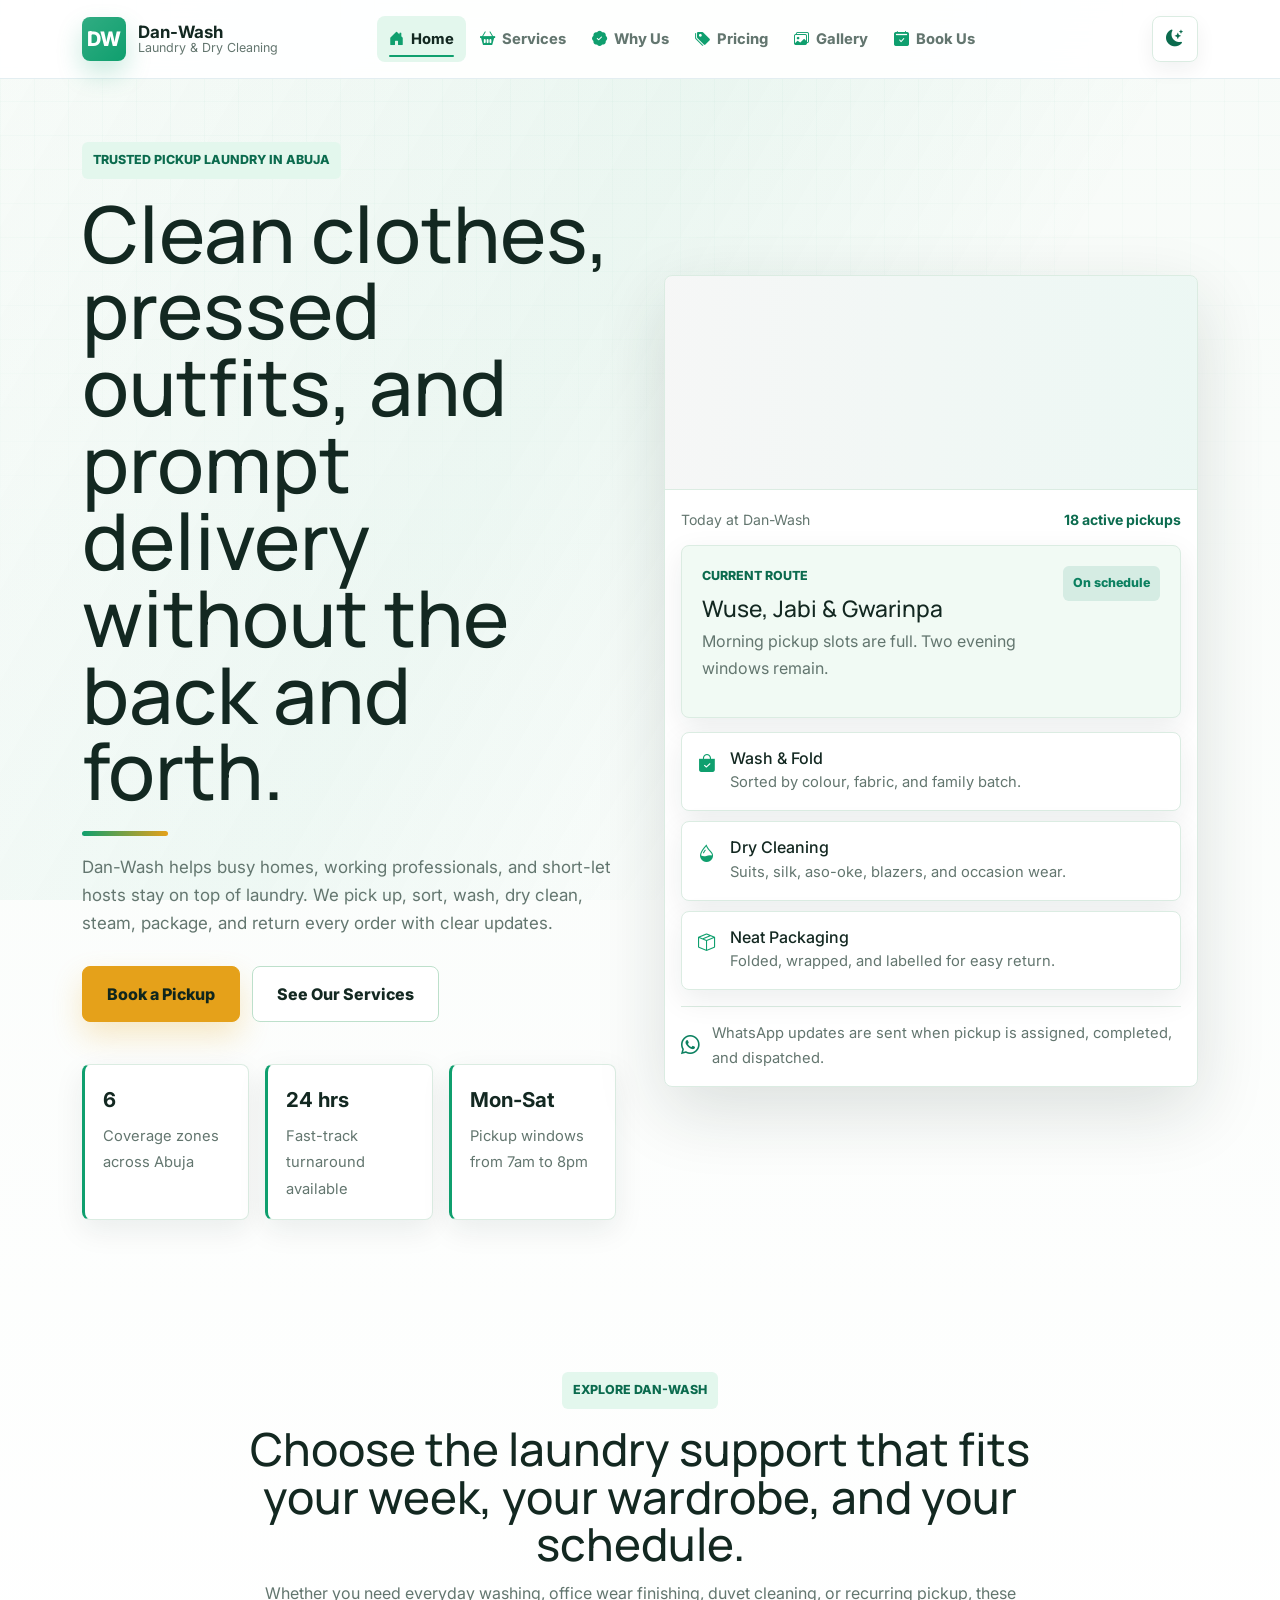
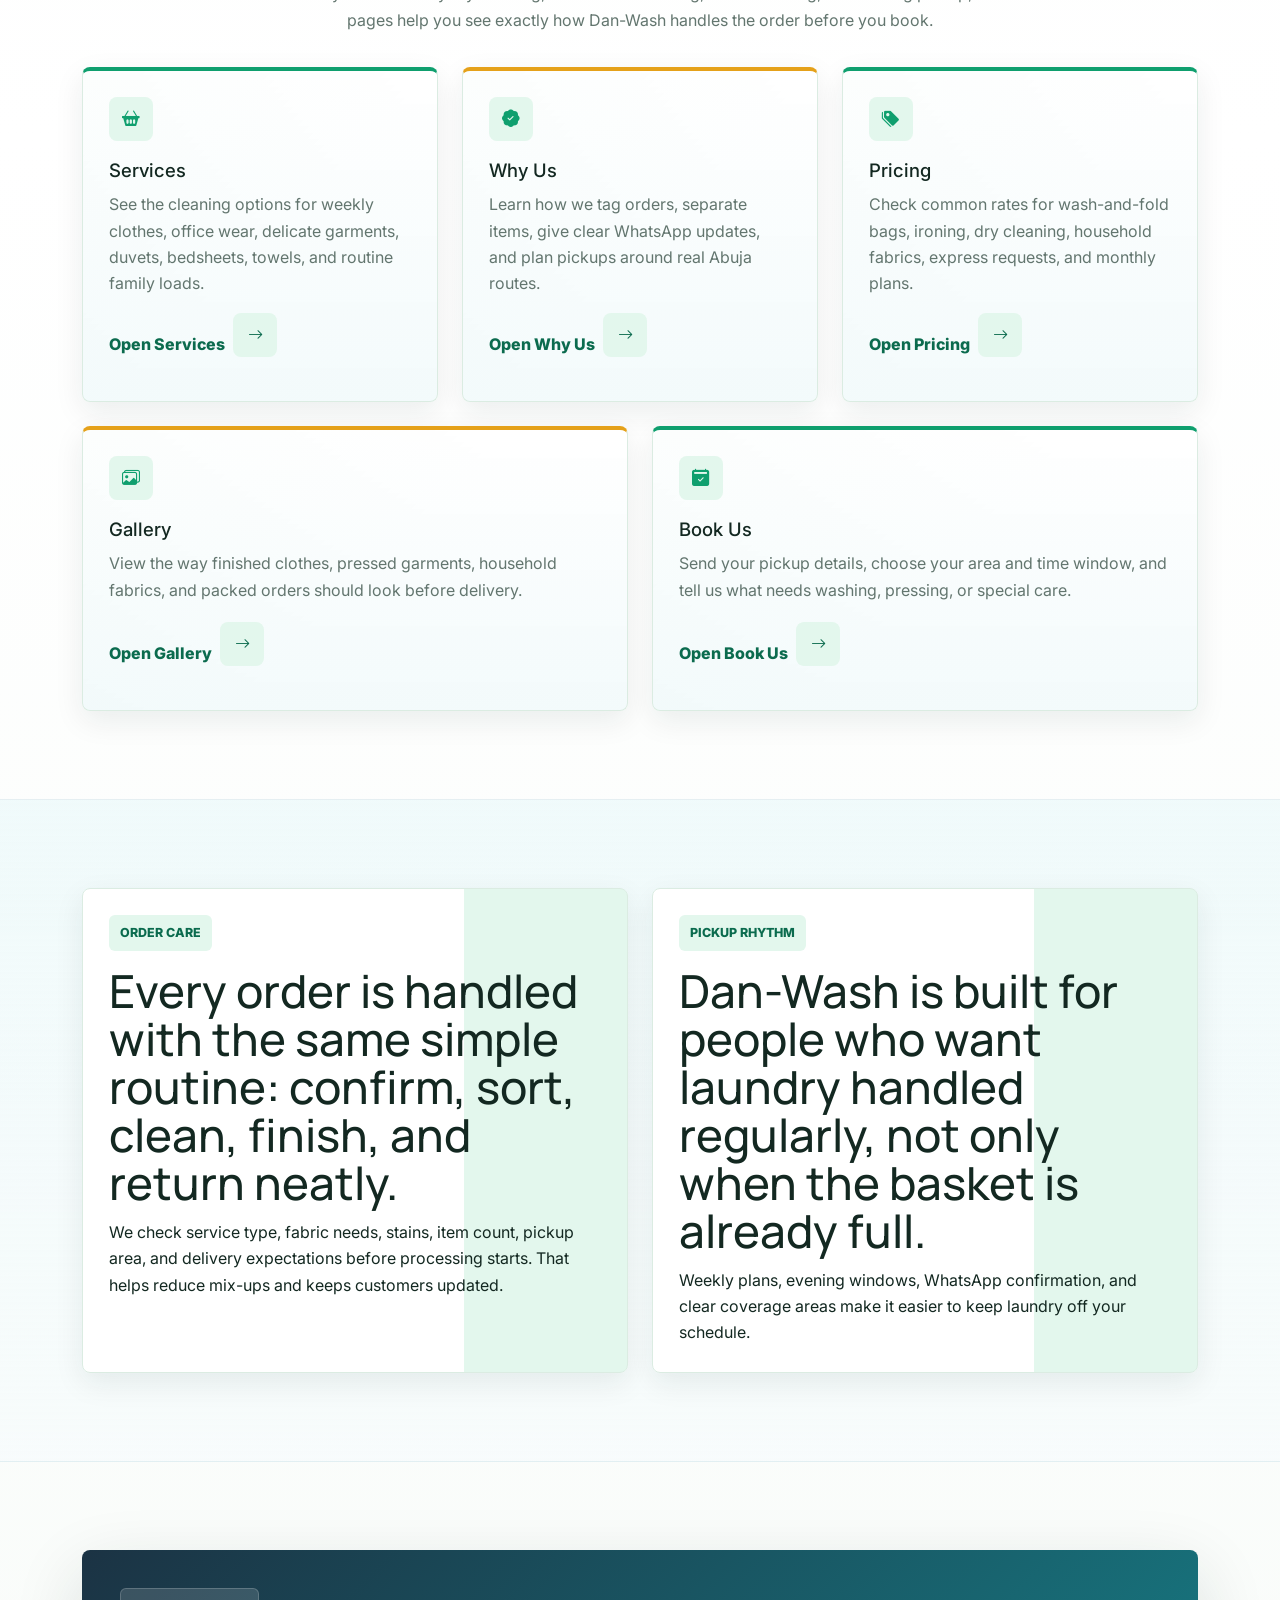
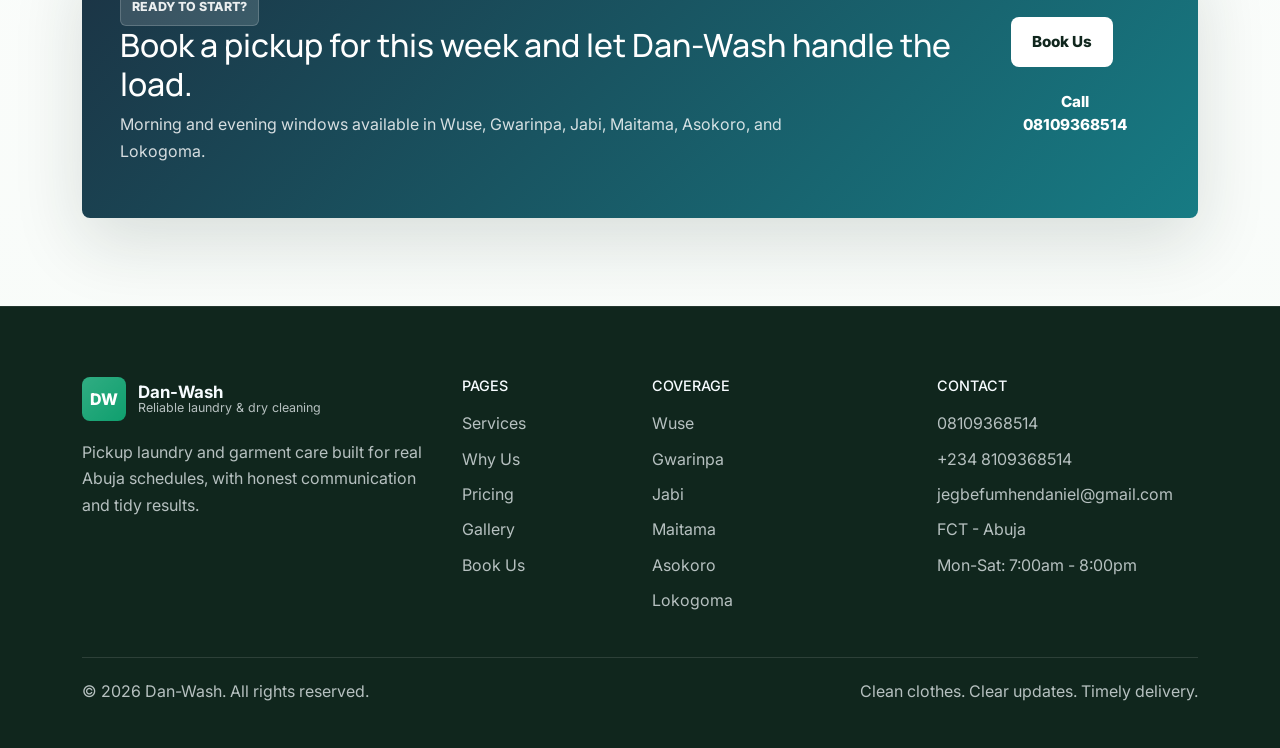
==== commit ec5f1830: "modified project pages" ====
--- a/index.html
+++ b/index.html
@@ -44,7 +44,7 @@
   />
   <link rel="stylesheet" href="style.css" />
 </head>
-<body>
+<body class="page-home">
   <div class="site-bg" aria-hidden="true">
     <span class="orb orb-a"></span>
     <span class="orb orb-b"></span>
@@ -191,10 +191,10 @@
       <div class="container">
         <div class="section-head reveal">
           <span class="section-chip">Explore Dan-Wash</span>
-          <h2>The homepage now gives you the quick view. Each core topic lives properly on its own page.</h2>
+          <h2>Choose the laundry support that fits your week, your wardrobe, and your schedule.</h2>
           <p>
-            Instead of repeating the full Services, Why Us, Pricing, Gallery, and Book Us content on the landing page,
-            this homepage now keeps things lighter and points visitors straight to the page they need.
+            Whether you need everyday washing, office wear finishing, duvet cleaning, or recurring pickup,
+            these pages help you see exactly how Dan-Wash handles the order before you book.
           </p>
         </div>
 
@@ -204,7 +204,7 @@
               <div>
                 <i class="bi bi-basket2-fill"></i>
                 <h3>Services</h3>
-                <p>Open the services page for the complete breakdown of wash and fold, ironing, dry cleaning, household fabrics, and recurring support.</p>
+                <p>See the cleaning options for weekly clothes, office wear, delicate garments, duvets, bedsheets, towels, and routine family loads.</p>
               </div>
               <a class="page-highlight-link" href="services.html">Open Services <i class="bi bi-arrow-right"></i></a>
             </article>
@@ -214,7 +214,7 @@
               <div>
                 <i class="bi bi-patch-check-fill"></i>
                 <h3>Why Us</h3>
-                <p>Open the why us page to see how Dan-Wash handles sorting, communication, timing, and dependable order care.</p>
+                <p>Learn how we tag orders, separate items, give clear WhatsApp updates, and plan pickups around real Abuja routes.</p>
               </div>
               <a class="page-highlight-link" href="why-us.html">Open Why Us <i class="bi bi-arrow-right"></i></a>
             </article>
@@ -224,7 +224,7 @@
               <div>
                 <i class="bi bi-tags-fill"></i>
                 <h3>Pricing</h3>
-                <p>Open the pricing page for the actual plans, item rates, and practical pricing notes instead of seeing the full list here.</p>
+                <p>Check common rates for wash-and-fold bags, ironing, dry cleaning, household fabrics, express requests, and monthly plans.</p>
               </div>
               <a class="page-highlight-link" href="pricing.html">Open Pricing <i class="bi bi-arrow-right"></i></a>
             </article>
@@ -234,7 +234,7 @@
               <div>
                 <i class="bi bi-images"></i>
                 <h3>Gallery</h3>
-                <p>Open the gallery page to view the packaging standard, garment presentation, and visual side of the Dan-Wash workflow.</p>
+                <p>View the way finished clothes, pressed garments, household fabrics, and packed orders should look before delivery.</p>
               </div>
               <a class="page-highlight-link" href="gallery.html">Open Gallery <i class="bi bi-arrow-right"></i></a>
             </article>
@@ -244,7 +244,7 @@
               <div>
                 <i class="bi bi-calendar2-check-fill"></i>
                 <h3>Book Us</h3>
-                <p>Open the booking page for the request form, contact details, coverage areas, and the quick answers before pickup.</p>
+                <p>Send your pickup details, choose your area and time window, and tell us what needs washing, pressing, or special care.</p>
               </div>
               <a class="page-highlight-link" href="book-us.html">Open Book Us <i class="bi bi-arrow-right"></i></a>
             </article>
@@ -258,20 +258,20 @@
         <div class="row g-4">
           <div class="col-lg-6">
             <div class="landing-summary-card reveal">
-              <span class="section-chip">Cleaner structure</span>
-              <h2 class="page-section-title mt-3">The landing page no longer repeats the main content from the linked pages.</h2>
+              <span class="section-chip">Order care</span>
+              <h2 class="page-section-title mt-3">Every order is handled with the same simple routine: confirm, sort, clean, finish, and return neatly.</h2>
               <p>
-                Services, trust details, price breakdowns, visuals, and booking information now live primarily on their own pages.
-                That keeps the homepage lighter, clearer, and easier to scan.
+                We check service type, fabric needs, stains, item count, pickup area, and delivery expectations before processing starts.
+                That helps reduce mix-ups and keeps customers updated.
               </p>
             </div>
           </div>
           <div class="col-lg-6">
             <div class="landing-summary-card reveal" data-delay="100">
-              <span class="section-chip">Better navigation flow</span>
-              <h2 class="page-section-title mt-3">Visitors can get the overview here and jump straight to the page that answers their exact question.</h2>
+              <span class="section-chip">Pickup rhythm</span>
+              <h2 class="page-section-title mt-3">Dan-Wash is built for people who want laundry handled regularly, not only when the basket is already full.</h2>
               <p>
-                It is a simpler structure: summary first, full content second. That makes each page more useful and the homepage less crowded.
+                Weekly plans, evening windows, WhatsApp confirmation, and clear coverage areas make it easier to keep laundry off your schedule.
               </p>
             </div>
           </div>
--- a/style.css
+++ b/style.css
@@ -1,47 +1,55 @@
 :root {
-  --bg: #f3f5ff;
-  --bg-muted: #e8ebff;
-  --surface: rgba(248, 249, 255, 0.86);
-  --surface-strong: rgba(255, 255, 255, 0.96);
-  --surface-dark: #171b3b;
-  --text: #1a1b22;
-  --text-soft: #63648b;
-  --text-inverse: #f7f8ff;
-  --border: rgba(117, 112, 190, 0.14);
-  --border-strong: rgba(117, 112, 190, 0.22);
-  --primary: #3150fe;
-  --primary-deep: #2b2598;
-  --secondary: #dd36b6;
-  --secondary-soft: rgba(221, 54, 182, 0.14);
-  --neutral: #7570be;
-  --success: #2b2598;
-  --danger: #c14953;
-  --shadow-sm: 0 12px 28px rgba(26, 27, 34, 0.06);
-  --shadow-lg: 0 26px 72px rgba(26, 27, 34, 0.1);
-  --radius-sm: 18px;
-  --radius-md: 26px;
-  --radius-lg: 34px;
-  --transition: all 0.3s ease;
+  --bg: #ffffff;
+  --bg-muted: #edf8f2;
+  --bg-soft: #f7fbf8;
+  --surface: #ffffff;
+  --surface-strong: #ffffff;
+  --surface-tint: #f1faf4;
+  --surface-dark: #10261d;
+  --text: #132821;
+  --text-soft: #63766f;
+  --text-muted: #8fa49b;
+  --text-inverse: #f7fcff;
+  --border: #dbece2;
+  --border-strong: #bde0cb;
+  --primary: #0f9f6e;
+  --primary-deep: #0b6b4e;
+  --primary-soft: #e3f7ed;
+  --secondary: #e5a11a;
+  --secondary-soft: #fff4dc;
+  --neutral: #719582;
+  --success: #0c8060;
+  --danger: #c7434d;
+  --shadow-sm: 0 10px 30px rgba(19, 40, 33, 0.08);
+  --shadow-lg: 0 24px 70px rgba(19, 40, 33, 0.14);
+  --radius-sm: 6px;
+  --radius-md: 8px;
+  --radius-lg: 8px;
+  --transition: all 0.25s ease;
 }
 
 html[data-theme="dark"] {
-  --bg: #131733;
-  --bg-muted: #191d42;
-  --surface: rgba(29, 34, 74, 0.74);
-  --surface-strong: rgba(25, 29, 63, 0.94);
-  --surface-dark: #0f1228;
-  --text: #f3f5ff;
-  --text-soft: #b3b6d9;
-  --text-inverse: #f3f5ff;
-  --border: rgba(179, 182, 217, 0.12);
-  --border-strong: rgba(179, 182, 217, 0.2);
-  --primary: #5d78ff;
-  --primary-deep: #8f8bff;
-  --secondary: #f059c8;
-  --secondary-soft: rgba(240, 89, 200, 0.18);
-  --neutral: #8d88d6;
-  --shadow-sm: 0 12px 32px rgba(6, 8, 20, 0.28);
-  --shadow-lg: 0 28px 80px rgba(6, 8, 20, 0.34);
+  --bg: #071610;
+  --bg-muted: #0d2218;
+  --bg-soft: #0b1c14;
+  --surface: #10261c;
+  --surface-strong: #142e22;
+  --surface-tint: #163526;
+  --surface-dark: #06110c;
+  --text: #f4fbff;
+  --text-soft: #b8cfc3;
+  --text-muted: #8fa89a;
+  --text-inverse: #ffffff;
+  --border: rgba(203, 232, 217, 0.14);
+  --border-strong: rgba(203, 232, 217, 0.24);
+  --primary: #42d695;
+  --primary-deep: #92efbe;
+  --primary-soft: rgba(66, 214, 149, 0.14);
+  --secondary: #f5bf45;
+  --secondary-soft: rgba(245, 191, 69, 0.14);
+  --neutral: #93c8aa;
+  --shadow-sm: 0 12px 34px rgba(0, 0, 0, 0.22);
+  --shadow-lg: 0 28px 80px rgba(0, 0, 0, 0.34);
 }
 
 * {
@@ -65,26 +73,22 @@
   font-family: "Inter", "Segoe UI", sans-serif;
   color: var(--text);
   background:
-    radial-gradient(circle at top left, rgba(49, 80, 254, 0.14), transparent 22%),
-    radial-gradient(circle at top right, rgba(221, 54, 182, 0.11), transparent 24%),
-    var(--bg);
-  line-height: 1.7;
-  transition: background 0.3s ease, color 0.3s ease;
+    linear-gradient(180deg, var(--bg-soft) 0%, var(--bg) 44%, var(--bg-soft) 100%);
+  line-height: 1.65;
+  transition: background 0.25s ease, color 0.25s ease;
 }
 
 body::before {
   content: "";
   position: fixed;
   inset: 0;
-  background: linear-gradient(180deg, rgba(49, 80, 254, 0.08), transparent 26%);
-  opacity: 0;
+  z-index: 0;
   pointer-events: none;
-  transition: opacity 0.9s ease;
-  z-index: 0;
-}
-
-body.page-ready::before {
-  opacity: 1;
+  background:
+    linear-gradient(90deg, rgba(15, 159, 110, 0.035) 1px, transparent 1px),
+    linear-gradient(0deg, rgba(15, 159, 110, 0.035) 1px, transparent 1px);
+  background-size: 34px 34px;
+  mask-image: linear-gradient(180deg, rgba(0, 0, 0, 0.82), transparent 68%);
 }
 
 img {
@@ -95,6 +99,15 @@
 a {
   color: inherit;
   text-decoration: none;
+}
+
+a:focus-visible,
+button:focus-visible,
+input:focus-visible,
+select:focus-visible,
+textarea:focus-visible {
+  outline: 3px solid rgba(15, 159, 110, 0.28);
+  outline-offset: 3px;
 }
 
 .site-bg {
@@ -106,64 +119,34 @@
 }
 
 .orb {
-  position: absolute;
-  border-radius: 999px;
-  filter: blur(10px);
-  opacity: 0.7;
-  --scroll-shift: 0px;
-}
-
-.orb-a {
-  width: 360px;
-  height: 360px;
-  top: -110px;
-  left: -90px;
-  background: rgba(49, 80, 254, 0.18);
-  animation: floatOrb 18s ease-in-out infinite;
-}
-
-.orb-b {
-  width: 420px;
-  height: 420px;
-  right: -140px;
-  top: 12%;
-  background: rgba(221, 54, 182, 0.15);
-  animation: floatOrb 22s ease-in-out infinite reverse;
+  display: none;
 }
 
 .grid-fade {
   position: absolute;
   inset: 0;
-  background-image:
-    linear-gradient(rgba(117, 112, 190, 0.16) 1px, transparent 1px),
-    linear-gradient(90deg, rgba(117, 112, 190, 0.16) 1px, transparent 1px);
-  background-size: 70px 70px;
-  opacity: 0.08;
-  mask-image: radial-gradient(circle at center, rgba(0, 0, 0, 0.9), transparent 78%);
+  background:
+    linear-gradient(120deg, transparent 0%, rgba(15, 159, 110, 0.07) 42%, transparent 68%);
+  opacity: 0.8;
 }
 
 .site-navbar {
-  padding: 16px 0;
-  transition: padding 0.35s ease, background 0.35s ease, box-shadow 0.35s ease, border-color 0.35s ease;
-  background: rgba(232, 235, 255, 0.84);
+  padding: 12px 0;
+  border-bottom: 1px solid rgba(220, 233, 238, 0.78);
+  background: rgba(255, 255, 255, 0.92);
   backdrop-filter: blur(18px);
-  box-shadow: 0 8px 24px rgba(43, 37, 152, 0.06);
+  -webkit-backdrop-filter: blur(18px);
+  transition: padding 0.25s ease, box-shadow 0.25s ease, background 0.25s ease;
 }
 
 .site-navbar.scrolled {
-  padding: 10px 0;
-  background: rgba(232, 235, 255, 0.94);
-  backdrop-filter: blur(20px);
+  padding: 8px 0;
   box-shadow: var(--shadow-sm);
 }
 
 html[data-theme="dark"] .site-navbar {
-  background: rgba(25, 29, 63, 0.86);
-  box-shadow: 0 10px 30px rgba(6, 8, 20, 0.18);
-}
-
-html[data-theme="dark"] .site-navbar.scrolled {
-  background: rgba(19, 23, 51, 0.94);
+  background: rgba(8, 24, 33, 0.9);
+  border-color: var(--border);
 }
 
 .brand,
@@ -175,78 +158,76 @@
 }
 
 .brand-badge {
-  width: 46px;
-  height: 46px;
-  border-radius: 15px;
+  width: 44px;
+  height: 44px;
+  border-radius: var(--radius-md);
   display: grid;
   place-items: center;
-  background: linear-gradient(135deg, var(--primary), var(--primary-deep));
-  color: #fff;
+  background:
+    linear-gradient(135deg, rgba(255, 255, 255, 0.14), transparent),
+    var(--primary);
+  color: #ffffff;
   font-weight: 800;
-  letter-spacing: 0.04em;
-  box-shadow: var(--shadow-sm);
+  letter-spacing: 0;
+  box-shadow: 0 12px 26px rgba(15, 159, 110, 0.22);
 }
 
 .brand-copy {
   display: flex;
   flex-direction: column;
-  line-height: 1.1;
+  line-height: 1.08;
 }
 
 .brand-copy strong {
-  font-size: 1.05rem;
+  font-size: 1.06rem;
   color: var(--text);
 }
 
 .brand-copy small {
   color: var(--text-soft);
-}
-
-html[data-theme="dark"] .brand-copy strong {
-  color: var(--text-inverse);
-}
-
-html[data-theme="dark"] .brand-copy small {
-  color: rgba(243, 245, 255, 0.78);
+  font-size: 0.78rem;
+}
+
+.navbar-nav {
+  gap: 2px;
 }
 
 .navbar-nav .nav-link {
-  padding: 12px 16px !important;
+  padding: 10px 12px !important;
   color: var(--text-soft);
-  font-weight: 700;
+  font-weight: 750;
+  font-size: 0.92rem;
   position: relative;
   display: inline-flex;
   align-items: center;
-  gap: 8px;
+  gap: 7px;
+  border-radius: var(--radius-md);
+  transition: color 0.22s ease, background 0.22s ease;
 }
 
 .navbar-nav .nav-link i {
   font-size: 0.95rem;
-  transition: transform 0.28s ease;
+  color: var(--primary);
 }
 
 .navbar-nav .nav-link:hover,
 .navbar-nav .nav-link.active {
   color: var(--text);
-}
-
-.navbar-nav .nav-link:hover i,
-.navbar-nav .nav-link.active i {
-  transform: translateY(-1px);
+  background: var(--primary-soft);
 }
 
 .navbar-nav .nav-link::after {
   content: "";
   position: absolute;
-  left: 16px;
-  right: 16px;
-  bottom: 6px;
+  left: 12px;
+  right: 12px;
+  bottom: 5px;
   height: 2px;
   border-radius: 999px;
-  background: linear-gradient(90deg, var(--primary), var(--secondary));
+  background: var(--primary);
   transform: scaleX(0);
-  transform-origin: center;
-  transition: transform 0.3s ease;
+  transform-origin: left center;
+  transition: transform 0.22s ease;
 }
 
 .navbar-nav .nav-link:hover::after,
@@ -255,12 +236,12 @@
 }
 
 .nav-toggle {
-  width: 52px;
-  height: 52px;
-  padding: 0 12px;
-  border-radius: 16px;
+  width: 46px;
+  height: 46px;
+  padding: 0 11px;
+  border-radius: var(--radius-md);
   background: var(--surface);
-  border: 0;
+  border: 1px solid var(--border);
   display: flex;
   flex-direction: column;
   justify-content: center;
@@ -283,86 +264,96 @@
 }
 
 .theme-toggle {
-  min-width: 142px;
-  height: 54px;
-  padding: 6px;
-  border-radius: 999px;
-  border: 0;
-  background: rgba(117, 112, 190, 0.12);
+  width: 46px;
+  min-width: 46px;
+  height: 46px;
+  padding: 0;
+  border-radius: var(--radius-md);
+  border: 1px solid var(--border);
+  background: var(--surface);
   color: var(--text);
   display: grid;
-  grid-template-columns: 1fr 1fr;
-  align-items: center;
-  gap: 0;
-  box-shadow: var(--shadow-sm);
-  transition: transform 0.3s ease, box-shadow 0.3s ease, background 0.3s ease;
+  place-items: center;
+  box-shadow: 0 8px 20px rgba(19, 40, 33, 0.06);
+  transition: var(--transition);
   position: relative;
   overflow: hidden;
 }
 
 .theme-toggle:hover {
-  transform: translateY(-2px);
-  box-shadow: var(--shadow-lg);
+  transform: translateY(-1px);
+  border-color: var(--border-strong);
 }
 
 .theme-option {
   position: relative;
   z-index: 1;
-  display: inline-flex;
+  grid-area: 1 / 1;
+  display: grid;
+  place-items: center;
+  width: 100%;
+  height: 100%;
   align-items: center;
   justify-content: center;
-  gap: 7px;
-  font-size: 0.84rem;
+  font-size: 1.05rem;
+  color: var(--primary-deep);
+  opacity: 0;
+  transform: scale(0.85);
+  transition: color 0.22s ease, opacity 0.22s ease, transform 0.22s ease;
+}
+
+.theme-option span {
+  display: none;
+}
+
+.theme-toggle-thumb {
+  display: none;
+}
+
+.theme-toggle .theme-option:last-of-type {
+  opacity: 1;
+  transform: scale(1);
+}
+
+html[data-theme="dark"] .theme-toggle .theme-option:nth-of-type(2) {
+  color: #ffd86a;
+  opacity: 1;
+  transform: scale(1);
+}
+
+html[data-theme="dark"] .theme-toggle .theme-option:last-of-type {
+  opacity: 0;
+  transform: scale(0.85);
+}
+
+html[data-theme="dark"] .theme-toggle:hover {
+  background: var(--surface-strong);
+}
+
+.btn {
+  border-radius: var(--radius-md);
+  padding: 13px 20px;
   font-weight: 800;
-  color: var(--text-soft);
-  transition: color 0.3s ease;
-}
-
-.theme-toggle-thumb {
-  position: absolute;
-  top: 6px;
-  left: 6px;
-  width: calc(50% - 6px);
-  height: calc(100% - 12px);
-  border-radius: 999px;
-  background: linear-gradient(135deg, var(--primary), var(--primary-deep));
-  box-shadow: var(--shadow-sm);
-  transition: transform 0.3s ease, background 0.3s ease;
-}
-
-.theme-toggle .theme-option:first-of-type {
+  font-size: 0.95rem;
+  transition: transform 0.22s ease, box-shadow 0.22s ease, border-color 0.22s ease, background 0.22s ease, color 0.22s ease;
+}
+
+.btn-lg {
+  padding: 15px 24px;
+  font-size: 1rem;
+}
+
+.btn-brand {
+  background: var(--secondary);
+  border: 1px solid var(--secondary);
+  color: var(--surface-dark);
+  box-shadow: 0 14px 30px rgba(229, 161, 26, 0.24);
+}
+
+.btn-brand:hover {
+  background: #cf8c10;
+  border-color: #cf8c10;
   color: #ffffff;
-}
-
-html[data-theme="dark"] .theme-toggle-thumb {
-  transform: translateX(100%);
-  background: linear-gradient(135deg, var(--secondary), var(--primary));
-}
-
-html[data-theme="dark"] .theme-toggle .theme-option:first-of-type {
-  color: var(--text-soft);
-}
-
-html[data-theme="dark"] .theme-toggle .theme-option:last-of-type {
-  color: #ffffff;
-}
-
-.btn {
-  border-radius: 18px;
-  padding: 14px 22px;
-  font-weight: 800;
-  transition: transform 0.28s ease, box-shadow 0.28s ease, border-color 0.28s ease, background 0.28s ease, color 0.28s ease;
-}
-
-.btn-brand {
-  background: linear-gradient(135deg, var(--primary), var(--primary-deep));
-  border: 0;
-  color: #fff;
-  box-shadow: var(--shadow-sm);
-}
-
-.btn-brand:hover {
-  color: #fff;
   transform: translateY(-2px);
 }
 
@@ -374,29 +365,36 @@
 
 .btn-outline-brand:hover {
   border-color: var(--primary);
-  color: var(--text);
+  color: var(--primary-deep);
+  background: var(--primary-soft);
   transform: translateY(-2px);
 }
 
 .btn-light-brand {
-  background: #fff;
+  background: #ffffff;
   color: var(--surface-dark);
-  border: 0;
+  border: 1px solid rgba(255, 255, 255, 0.72);
+}
+
+.btn-light-brand:hover {
+  color: var(--surface-dark);
+  transform: translateY(-2px);
 }
 
 .btn-link-light {
-  color: #fff;
+  color: #ffffff;
   font-weight: 800;
+  padding-left: 0;
 }
 
 .hero-shell,
 .page-hero {
   position: relative;
   z-index: 1;
-  padding-top: 168px;
+  padding-top: 142px;
   opacity: 0;
-  transform: translateY(24px);
-  transition: opacity 0.9s ease, transform 0.9s ease;
+  transform: translateY(18px);
+  transition: opacity 0.7s ease, transform 0.7s ease;
 }
 
 body.page-ready .hero-shell,
@@ -406,10 +404,10 @@
 }
 
 .hero-home {
-  min-height: 100vh;
+  min-height: 92vh;
   display: flex;
   align-items: center;
-  padding-bottom: 70px;
+  padding-bottom: 64px;
 }
 
 .hero-title,
@@ -419,13 +417,18 @@
 .hero-summary-card h3,
 .page-section-title {
   font-family: "Manrope", "Segoe UI", sans-serif;
-  letter-spacing: -0.03em;
+  letter-spacing: 0;
 }
 
 .hero-title {
-  font-size: clamp(2.9rem, 6vw, 5.6rem);
+  font-size: 4.9rem;
   line-height: 0.98;
-  margin: 18px 0 20px;
+  margin: 16px 0 18px;
+}
+
+.hero-text {
+  font-size: 1.06rem;
+  max-width: 650px;
 }
 
 .hero-text,
@@ -444,6 +447,7 @@
 .gallery-caption p,
 .faq-card p,
 .pricing-card p,
+.summary-copy,
 .footer-copy {
   color: var(--text-soft);
 }
@@ -451,12 +455,12 @@
 .hero-actions {
   display: flex;
   flex-wrap: wrap;
-  gap: 14px;
-  margin: 30px 0 26px;
+  gap: 12px;
+  margin: 28px 0 26px;
 }
 
 .hero-metrics {
-  margin-top: 12px;
+  margin-top: 8px;
 }
 
 .metric-card,
@@ -476,93 +480,131 @@
 .hero-summary-card,
 .info-tile,
 .cta-inline,
-.page-hero-card {
+.page-hero-card,
+.landing-summary-card,
+.table-shell {
   background: var(--surface);
   border: 1px solid var(--border);
   box-shadow: var(--shadow-sm);
-  backdrop-filter: blur(14px);
-  -webkit-backdrop-filter: blur(14px);
-  transition: transform 0.35s ease, box-shadow 0.35s ease, border-color 0.35s ease, background 0.35s ease;
+  transition: transform 0.25s ease, box-shadow 0.25s ease, border-color 0.25s ease, background 0.25s ease;
 }
 
 .metric-card {
-  padding: 20px;
-  border-radius: var(--radius-sm);
+  padding: 18px;
+  border-radius: var(--radius-md);
   height: 100%;
+  border-left: 3px solid var(--primary);
 }
 
 .metric-card strong {
   display: block;
-  font-size: 1.35rem;
-  margin-bottom: 6px;
+  font-size: 1.28rem;
+  margin-bottom: 5px;
+  color: var(--text);
+}
+
+.metric-card span {
+  color: var(--text-soft);
+  font-size: 0.92rem;
 }
 
 .hero-panel {
-  padding: 28px;
+  position: relative;
+  padding: 16px;
   border-radius: var(--radius-lg);
+  overflow: hidden;
   box-shadow: var(--shadow-lg);
-  transform-style: preserve-3d;
+}
+
+.hero-panel::before {
+  content: "";
+  display: block;
+  min-height: 214px;
+  margin: -16px -16px 18px;
+  background:
+    linear-gradient(90deg, rgba(19, 40, 33, 0.04), rgba(15, 159, 110, 0.08)),
+    url("https://images.unsplash.com/photo-1582735689369-4fe89db7114c?auto=format&fit=crop&w=1200&q=80");
+  background-size: cover;
+  background-position: center;
+  border-bottom: 1px solid var(--border);
 }
 
 .hero-panel-top {
   display: flex;
   justify-content: space-between;
   align-items: center;
-  margin-bottom: 18px;
+  margin-bottom: 14px;
   color: var(--text-soft);
-  font-size: 0.95rem;
+  font-size: 0.88rem;
+  gap: 12px;
+}
+
+.hero-panel-top strong {
+  color: var(--primary-deep);
 }
 
 .hero-summary-card {
-  padding: 22px;
+  padding: 20px;
   border-radius: var(--radius-md);
   display: flex;
   justify-content: space-between;
   gap: 18px;
-  margin-bottom: 18px;
+  margin-bottom: 14px;
+  background: var(--surface-tint);
 }
 
 .summary-label {
   text-transform: uppercase;
-  letter-spacing: 0.08em;
-  font-size: 0.82rem;
-  color: var(--text-soft);
+  letter-spacing: 0;
+  font-size: 0.78rem;
+  color: var(--primary-deep);
+  font-weight: 800;
   margin-bottom: 8px;
 }
 
 .hero-summary-card h3 {
-  font-size: 1.65rem;
-  margin-bottom: 8px;
+  font-size: 1.42rem;
+  margin-bottom: 6px;
 }
 
 .status-dot {
   white-space: nowrap;
   align-self: flex-start;
-  padding: 8px 12px;
-  border-radius: 999px;
-  background: rgba(43, 37, 152, 0.12);
-  color: var(--primary-deep);
+  padding: 7px 10px;
+  border-radius: var(--radius-sm);
+  background: rgba(10, 132, 110, 0.12);
+  color: var(--success);
   font-weight: 800;
-  font-size: 0.82rem;
+  font-size: 0.78rem;
 }
 
 .hero-stack {
   display: grid;
-  gap: 14px;
+  gap: 10px;
 }
 
 .info-tile {
   display: flex;
   align-items: flex-start;
   gap: 14px;
-  padding: 18px 20px;
-  border-radius: var(--radius-sm);
-  transition: transform 0.28s ease, border-color 0.28s ease, background 0.28s ease;
+  padding: 16px;
+  border-radius: var(--radius-md);
+  background: var(--surface);
 }
 
 .info-tile:hover {
-  transform: translateX(6px);
+  transform: translateX(4px);
   border-color: var(--border-strong);
+}
+
+.info-tile h4 {
+  font-size: 1rem;
+  margin-bottom: 2px;
+}
+
+.info-tile p {
+  margin-bottom: 0;
+  font-size: 0.92rem;
 }
 
 .info-tile i,
@@ -572,7 +614,7 @@
 .timeline-icon,
 .faq-icon,
 .gallery-meta i {
-  font-size: 1.15rem;
+  font-size: 1.1rem;
   color: var(--primary);
 }
 
@@ -580,49 +622,44 @@
   display: flex;
   gap: 12px;
   align-items: center;
-  margin-top: 18px;
-  padding-top: 18px;
-  border-top: 1px dashed var(--border-strong);
+  margin-top: 16px;
+  padding: 14px 0 0;
+  border-top: 1px solid var(--border);
   color: var(--text-soft);
+  font-size: 0.92rem;
+}
+
+.hero-note i {
+  color: var(--success);
+  font-size: 1.18rem;
 }
 
 .section-space {
   position: relative;
   z-index: 1;
-  padding: 96px 0;
+  padding: 88px 0;
 }
 
 .section-space::before,
 .page-hero::before,
 .hero-shell::before {
-  content: "";
-  position: absolute;
-  left: 0;
-  right: 0;
-  top: 18px;
-  margin: 0 auto;
-  width: min(88%, 1120px);
-  height: 1px;
-  background: linear-gradient(90deg, transparent, rgba(49, 80, 254, 0.2), transparent);
-  opacity: 0;
-  transform: scaleX(0.7);
-  transition: opacity 0.8s ease, transform 0.8s ease;
-}
-
-.section-space.in-view::before,
-.page-hero.in-view::before,
-.hero-shell.in-view::before {
-  opacity: 1;
-  transform: scaleX(1);
+  display: none;
 }
 
 .section-wash {
-  background: linear-gradient(180deg, transparent, rgba(49, 80, 254, 0.05));
+  background:
+    linear-gradient(180deg, rgba(223, 246, 248, 0.42), rgba(247, 251, 252, 0.82));
+  border-block: 1px solid rgba(220, 233, 238, 0.68);
+}
+
+html[data-theme="dark"] .section-wash {
+  background:
+    linear-gradient(180deg, rgba(56, 197, 205, 0.06), rgba(255, 255, 255, 0.025));
 }
 
 .section-head {
-  max-width: 760px;
-  margin: 0 auto 30px;
+  max-width: 790px;
+  margin: 0 auto 34px;
   text-align: center;
 }
 
@@ -632,27 +669,28 @@
 
 .section-head h2,
 .page-section-title {
-  font-size: clamp(2.2rem, 4vw, 3.7rem);
-  margin: 18px 0 14px;
+  font-size: 2.85rem;
+  line-height: 1.05;
+  margin: 16px 0 12px;
 }
 
 .section-chip {
   display: inline-flex;
   align-items: center;
-  padding: 10px 16px;
-  border-radius: 999px;
-  background: rgba(49, 80, 254, 0.1);
-  color: var(--primary);
-  font-size: 0.82rem;
+  padding: 8px 11px;
+  border-radius: var(--radius-sm);
+  background: var(--primary-soft);
+  color: var(--primary-deep);
+  font-size: 0.78rem;
   font-weight: 800;
-  letter-spacing: 0.08em;
+  letter-spacing: 0;
   text-transform: uppercase;
 }
 
 .section-chip-dark {
   background: rgba(255, 255, 255, 0.14);
-  color: rgba(255, 255, 255, 0.86);
-  border-color: rgba(255, 255, 255, 0.16);
+  color: rgba(255, 255, 255, 0.9);
+  border: 1px solid rgba(255, 255, 255, 0.18);
 }
 
 .feature-card,
@@ -662,7 +700,7 @@
 .faq-card,
 .coverage-card,
 .note-card {
-  padding: 28px;
+  padding: 26px;
   border-radius: var(--radius-md);
   height: 100%;
 }
@@ -683,11 +721,18 @@
   align-items: center;
   gap: 8px;
   font-weight: 800;
-  color: var(--primary);
+  color: var(--primary-deep);
 }
 
 .page-highlight-link i {
-  transition: transform 0.28s ease;
+  width: auto;
+  height: auto;
+  display: inline-block;
+  margin-bottom: 0;
+  background: transparent;
+  color: inherit;
+  font-size: 0.95rem;
+  transition: transform 0.22s ease;
 }
 
 .page-highlight-card:hover .page-highlight-link i {
@@ -705,24 +750,29 @@
 .booking-sidebar:hover,
 .booking-form-card:hover,
 .page-hero-card:hover,
-.stats-strip:hover {
-  transform: translateY(-8px);
+.stats-strip:hover,
+.landing-summary-card:hover {
+  transform: translateY(-5px);
   box-shadow: var(--shadow-lg);
-  border-color: rgba(49, 80, 254, 0.22);
+  border-color: var(--border-strong);
 }
 
 .feature-card i {
-  font-size: 1.5rem;
+  width: 44px;
+  height: 44px;
+  border-radius: var(--radius-md);
+  display: grid;
+  place-items: center;
   margin-bottom: 18px;
-  display: inline-block;
-  transition: transform 0.35s ease, color 0.35s ease;
+  background: var(--primary-soft);
+  transition: transform 0.25s ease, color 0.25s ease;
 }
 
 .feature-card:hover i,
 .detail-card:hover i,
 .timeline-card:hover .timeline-icon,
 .faq-card:hover .faq-icon {
-  transform: translateY(-3px) scale(1.06);
+  transform: translateY(-2px);
 }
 
 .feature-card h3,
@@ -732,24 +782,24 @@
 .faq-card h3,
 .coverage-card h3,
 .note-card h3 {
-  font-size: 1.18rem;
+  font-size: 1.16rem;
   margin-bottom: 10px;
 }
 
 .value-grid {
   display: grid;
   grid-template-columns: repeat(2, minmax(0, 1fr));
-  gap: 18px;
+  gap: 16px;
 }
 
 .cta-inline {
   margin-top: 28px;
-  padding: 24px 28px;
+  padding: 22px 24px;
   border-radius: var(--radius-md);
   display: flex;
   align-items: center;
   justify-content: space-between;
-  gap: 20px;
+  gap: 18px;
 }
 
 .cta-inline:hover {
@@ -758,11 +808,8 @@
 }
 
 .landing-summary-card {
-  padding: 24px 26px;
-  border-radius: var(--radius-md);
-  background: var(--surface);
-  box-shadow: var(--shadow-sm);
-  border: 1px solid var(--border);
+  padding: 26px;
+  border-radius: var(--radius-md);
 }
 
 .landing-summary-card p:last-child {
@@ -770,43 +817,58 @@
 }
 
 .pricing-card {
-  padding: 30px;
+  position: relative;
+  padding: 28px;
   border-radius: var(--radius-md);
   height: 100%;
+  overflow: hidden;
+}
+
+.pricing-card::before {
+  content: "";
+  position: absolute;
+  inset: 0 0 auto;
+  height: 4px;
+  background: var(--primary);
 }
 
 .pricing-card.featured {
-  border-color: rgba(49, 80, 254, 0.26);
+  border-color: var(--primary);
   box-shadow: var(--shadow-lg);
+}
+
+.pricing-card.featured::before {
+  background: var(--secondary);
 }
 
 .pricing-tag {
   display: inline-block;
-  padding: 8px 12px;
-  border-radius: 999px;
-  background: rgba(221, 54, 182, 0.12);
+  padding: 7px 10px;
+  border-radius: var(--radius-sm);
+  background: var(--secondary-soft);
   color: var(--secondary);
-  font-size: 0.82rem;
+  font-size: 0.78rem;
   font-weight: 800;
   margin-bottom: 16px;
 }
 
 .pricing-tag.accent {
-  background: rgba(49, 80, 254, 0.12);
-  color: var(--primary);
+  background: var(--primary-soft);
+  color: var(--primary-deep);
 }
 
 .price-line {
   font-family: "Manrope", "Segoe UI", sans-serif;
-  font-size: 2.4rem;
+  font-size: 2.25rem;
   line-height: 1.05;
   margin: 14px 0 18px;
+  color: var(--text);
 }
 
 .price-line small {
   display: block;
   font-family: "Inter", "Segoe UI", sans-serif;
-  font-size: 0.95rem;
+  font-size: 0.92rem;
   font-weight: 700;
   color: var(--text-soft);
   margin-top: 8px;
@@ -829,8 +891,8 @@
 .faq-list li,
 .timeline-list li {
   position: relative;
-  padding-left: 28px;
-  margin-bottom: 12px;
+  padding-left: 27px;
+  margin-bottom: 11px;
 }
 
 .clean-list li::before,
@@ -859,7 +921,7 @@
   border-radius: var(--radius-md);
   overflow: hidden;
   box-shadow: var(--shadow-sm);
-  transition: transform 0.38s ease, box-shadow 0.38s ease;
+  transition: transform 0.25s ease, box-shadow 0.25s ease;
 }
 
 .gallery-preview-item img,
@@ -867,19 +929,19 @@
   width: 100%;
   height: 100%;
   object-fit: cover;
-  transition: transform 0.7s ease, filter 0.7s ease;
+  transition: transform 0.55s ease, filter 0.55s ease;
 }
 
 .gallery-preview-item:hover,
 .gallery-card:hover {
-  transform: translateY(-8px);
+  transform: translateY(-5px);
   box-shadow: var(--shadow-lg);
 }
 
 .gallery-preview-item:hover img,
 .gallery-card:hover img {
-  transform: scale(1.06);
-  filter: saturate(1.08);
+  transform: scale(1.035);
+  filter: saturate(1.06);
 }
 
 .gallery-preview-item:first-child {
@@ -891,9 +953,14 @@
 }
 
 .cta-banner {
-  background: linear-gradient(135deg, var(--primary-deep), var(--primary));
-  color: #fff;
-  border-radius: 36px;
+  position: relative;
+  background:
+    linear-gradient(135deg, rgba(13, 38, 56, 0.94), rgba(8, 115, 124, 0.94)),
+    url("https://images.unsplash.com/photo-1521656693074-0ef32e80a5d5?auto=format&fit=crop&w=1400&q=80");
+  background-size: cover;
+  background-position: center;
+  color: #ffffff;
+  border-radius: var(--radius-lg);
   padding: 38px;
   display: flex;
   justify-content: space-between;
@@ -907,9 +974,9 @@
   content: "";
   position: absolute;
   inset: 0;
-  background: linear-gradient(110deg, transparent 20%, rgba(255, 255, 255, 0.14) 45%, transparent 70%);
+  background: linear-gradient(110deg, transparent 20%, rgba(255, 255, 255, 0.16) 46%, transparent 72%);
   transform: translateX(-120%);
-  transition: transform 0.9s ease;
+  transition: transform 0.8s ease;
   pointer-events: none;
 }
 
@@ -917,8 +984,13 @@
   transform: translateX(120%);
 }
 
+.cta-banner > * {
+  position: relative;
+  z-index: 1;
+}
+
 .cta-banner p {
-  color: rgba(255, 255, 255, 0.78);
+  color: rgba(255, 255, 255, 0.82);
   max-width: 720px;
 }
 
@@ -926,19 +998,33 @@
   display: flex;
   flex-direction: column;
   align-items: flex-start;
-  gap: 12px;
+  gap: 10px;
 }
 
 .site-footer {
   position: relative;
   z-index: 1;
-  padding: 80px 0 30px;
-  background: rgba(14, 29, 34, 0.06);
-  border-top: 1px solid var(--border);
-}
-
-html[data-theme="dark"] .site-footer {
-  background: rgba(0, 0, 0, 0.12);
+  padding: 70px 0 28px;
+  background: var(--surface-dark);
+  color: var(--text-inverse);
+  border-top: 1px solid rgba(255, 255, 255, 0.08);
+}
+
+.site-footer .brand-copy strong,
+.site-footer h5 {
+  color: var(--text-inverse);
+}
+
+.site-footer .brand-copy small,
+.footer-copy,
+.site-footer .footer-links li,
+.site-footer .footer-links a,
+.footer-bottom {
+  color: rgba(247, 252, 255, 0.72);
+}
+
+.site-footer .brand-badge {
+  box-shadow: none;
 }
 
 .footer-copy {
@@ -947,25 +1033,27 @@
 }
 
 .site-footer h5 {
-  font-size: 0.95rem;
+  font-size: 0.9rem;
   text-transform: uppercase;
-  letter-spacing: 0.08em;
+  letter-spacing: 0;
   margin-bottom: 16px;
 }
 
 .footer-links li {
-  margin-bottom: 10px;
-  color: var(--text-soft);
+  margin-bottom: 9px;
+}
+
+.footer-links a:hover {
+  color: #ffffff;
 }
 
 .footer-bottom {
   margin-top: 34px;
   padding-top: 20px;
-  border-top: 1px solid var(--border);
+  border-top: 1px solid rgba(255, 255, 255, 0.12);
   display: flex;
   justify-content: space-between;
   gap: 16px;
-  color: var(--text-soft);
   flex-wrap: wrap;
 }
 
@@ -973,12 +1061,12 @@
   position: fixed;
   right: 24px;
   bottom: 24px;
-  width: 54px;
-  height: 54px;
-  border-radius: 18px;
+  width: 50px;
+  height: 50px;
+  border-radius: var(--radius-md);
   border: 0;
-  background: linear-gradient(135deg, var(--primary), var(--secondary));
-  color: #fff;
+  background: var(--primary);
+  color: #ffffff;
   box-shadow: var(--shadow-lg);
   opacity: 0;
   visibility: hidden;
@@ -994,7 +1082,8 @@
 }
 
 .back-to-top:hover {
-  transform: translateY(-4px);
+  background: var(--primary-deep);
+  transform: translateY(-3px);
 }
 
 .page-hero {
@@ -1002,9 +1091,10 @@
 }
 
 .page-title {
-  font-size: clamp(2.7rem, 5vw, 4.8rem);
-  line-height: 1.02;
-  margin: 18px 0 16px;
+  font-size: 4rem;
+  line-height: 1.04;
+  max-width: 1000px;
+  margin: 16px 0 16px;
 }
 
 .page-lead {
@@ -1013,14 +1103,14 @@
 }
 
 .page-hero-card {
-  padding: 24px;
+  padding: 20px;
   border-radius: var(--radius-md);
   margin-top: 22px;
 }
 
 .stats-strip {
   border-radius: var(--radius-md);
-  padding: 24px;
+  padding: 22px;
   display: grid;
   grid-template-columns: repeat(3, minmax(0, 1fr));
   gap: 16px;
@@ -1028,7 +1118,12 @@
 
 .stats-strip strong {
   display: block;
-  font-size: 1.45rem;
+  font-size: 1.34rem;
+  color: var(--primary-deep);
+}
+
+.stats-strip span {
+  color: var(--text-soft);
 }
 
 .detail-card .meta-label,
@@ -1036,11 +1131,21 @@
 .gallery-meta .meta-label {
   display: block;
   text-transform: uppercase;
-  letter-spacing: 0.08em;
-  font-size: 0.8rem;
+  letter-spacing: 0;
+  font-size: 0.78rem;
   font-weight: 800;
-  color: var(--text-soft);
+  color: var(--primary-deep);
   margin-bottom: 8px;
+}
+
+.detail-card > i {
+  width: 44px;
+  height: 44px;
+  border-radius: var(--radius-md);
+  display: grid;
+  place-items: center;
+  background: var(--primary-soft);
+  margin-bottom: 18px;
 }
 
 .service-grid,
@@ -1075,25 +1180,19 @@
 
 .timeline-icon,
 .faq-icon {
-  width: 46px;
-  height: 46px;
-  border-radius: 14px;
+  width: 44px;
+  height: 44px;
+  border-radius: var(--radius-md);
   display: grid;
   place-items: center;
-  background: rgba(49, 80, 254, 0.12);
+  background: var(--primary-soft);
   margin-bottom: 16px;
 }
 
 .pricing-table-wrap,
 .table-shell {
-  padding: 28px;
+  padding: 24px;
   border-radius: var(--radius-lg);
-  background: var(--surface);
-  border: 1px solid var(--border);
-  box-shadow: var(--shadow-sm);
-}
-
-.table-shell {
   overflow-x: auto;
 }
 
@@ -1105,20 +1204,34 @@
 
 .pricing-table th,
 .pricing-table td {
-  padding: 16px;
+  padding: 15px 16px;
   border-bottom: 1px solid var(--border);
   text-align: left;
+  vertical-align: top;
 }
 
 .pricing-table th {
-  font-size: 0.86rem;
+  font-size: 0.78rem;
   text-transform: uppercase;
-  letter-spacing: 0.08em;
+  letter-spacing: 0;
   color: var(--text-soft);
+  background: var(--surface-tint);
+}
+
+.pricing-table th:first-child {
+  border-top-left-radius: var(--radius-sm);
+}
+
+.pricing-table th:last-child {
+  border-top-right-radius: var(--radius-sm);
 }
 
 .pricing-table tr:last-child td {
   border-bottom: 0;
+}
+
+.pricing-table tbody tr:hover {
+  background: var(--surface-tint);
 }
 
 .gallery-grid {
@@ -1148,7 +1261,7 @@
 
 .booking-layout {
   display: grid;
-  grid-template-columns: 1.1fr 0.9fr;
+  grid-template-columns: 1.12fr 0.88fr;
   gap: 24px;
 }
 
@@ -1158,70 +1271,84 @@
   border-radius: var(--radius-lg);
 }
 
+.booking-sidebar {
+  background:
+    linear-gradient(180deg, var(--surface-tint), var(--surface));
+}
+
 .booking-form-card form .row {
-  --bs-gutter-y: 1.1rem;
+  --bs-gutter-y: 1rem;
 }
 
 .form-label {
-  font-weight: 700;
-  margin-bottom: 8px;
+  font-weight: 800;
+  margin-bottom: 7px;
+  color: var(--text);
+  font-size: 0.9rem;
 }
 
 .form-control,
 .form-select {
-  border-radius: 16px;
+  border-radius: var(--radius-md);
   border: 1px solid var(--border-strong);
   background: var(--surface-strong);
   color: var(--text);
-  padding: 14px 16px;
-  min-height: 54px;
+  padding: 13px 14px;
+  min-height: 52px;
+  font-size: 0.94rem;
 }
 
 .form-control:focus,
 .form-select:focus {
-  border-color: rgba(49, 80, 254, 0.5);
-  box-shadow: 0 0 0 4px rgba(49, 80, 254, 0.12);
+  border-color: var(--primary);
+  box-shadow: 0 0 0 4px rgba(15, 159, 110, 0.14);
 }
 
 .form-control::placeholder {
-  color: rgba(90, 100, 104, 0.75);
-}
-
-html[data-theme="dark"] .form-control::placeholder {
-  color: rgba(183, 196, 197, 0.8);
+  color: var(--text-muted);
 }
 
 .input-invalid {
-  border-color: rgba(193, 73, 83, 0.72) !important;
+  border-color: rgba(199, 67, 77, 0.72) !important;
 }
 
 .error-text {
   min-height: 20px;
   display: block;
-  margin-top: 6px;
+  margin-top: 5px;
   color: var(--danger);
-  font-size: 0.84rem;
+  font-size: 0.82rem;
 }
 
 .success-alert {
   margin-top: 16px;
   padding: 14px 16px;
-  border-radius: 16px;
-  background: rgba(49, 80, 254, 0.1);
+  border-radius: var(--radius-md);
+  background: rgba(10, 132, 110, 0.1);
   color: var(--success);
-  border: 1px solid rgba(43, 138, 92, 0.18);
+  border: 1px solid rgba(10, 132, 110, 0.2);
 }
 
 .booking-contact {
   display: flex;
   gap: 12px;
   align-items: flex-start;
-  padding: 14px 0;
+  padding: 15px 0;
   border-bottom: 1px solid var(--border);
 }
 
 .booking-contact:last-child {
   border-bottom: 0;
+}
+
+.booking-contact strong {
+  display: block;
+  margin-bottom: 2px;
+}
+
+.booking-contact p {
+  margin-bottom: 0;
+  overflow-wrap: anywhere;
 }
 
 .faq-grid {
@@ -1235,61 +1362,23 @@
   top: 0;
   left: 0;
   width: 100%;
-  height: 4px;
+  height: 3px;
   transform-origin: left center;
   transform: scaleX(0);
   background: linear-gradient(90deg, var(--primary), var(--secondary));
   z-index: 1200;
-  box-shadow: 0 0 18px rgba(49, 80, 254, 0.28);
+  box-shadow: 0 0 14px rgba(15, 159, 110, 0.26);
 }
 
 .reveal {
   opacity: 0;
-  transform: translateY(30px) scale(0.985);
-  transition: opacity 0.8s ease, transform 0.8s ease, filter 0.8s ease;
-  filter: blur(4px);
+  transform: translateY(18px);
+  transition: opacity 0.55s ease, transform 0.55s ease;
 }
 
 .reveal.visible {
   opacity: 1;
-  transform: translateY(0) scale(1);
-  filter: blur(0);
-}
-
-@keyframes softFloat {
-  0%,
-  100% {
-    transform: translateY(0);
-  }
-
-  50% {
-    transform: translateY(-8px);
-  }
-}
-
-.metric-card,
-.hero-summary-card {
-  animation: softFloat 8s ease-in-out infinite;
-}
-
-.metric-card:nth-child(2),
-.hero-summary-card:nth-child(2) {
-  animation-delay: 1.2s;
-}
-
-.metric-card:nth-child(3) {
-  animation-delay: 2.4s;
-}
-
-@keyframes floatOrb {
-  0%,
-  100% {
-    transform: translate3d(0, var(--scroll-shift), 0) translate(0, 0);
-  }
-
-  50% {
-    transform: translate3d(0, var(--scroll-shift), 0) translate(12px, 24px);
-  }
+  transform: translateY(0);
 }
 
 @media (prefers-reduced-motion: reduce) {
@@ -1306,11 +1395,18 @@
   .page-hero {
     opacity: 1 !important;
     transform: none !important;
-    filter: none !important;
   }
 }
 
 @media (max-width: 1199px) {
+  .hero-title {
+    font-size: 4rem;
+  }
+
+  .page-title {
+    font-size: 3.35rem;
+  }
+
   .service-grid,
   .three-grid,
   .gallery-grid,
@@ -1335,25 +1431,48 @@
 
 @media (max-width: 991px) {
   .site-navbar {
-    padding: 12px 0;
+    padding: 10px 0;
   }
 
   .site-navbar .navbar-collapse {
-    margin-top: 16px;
-    padding: 18px;
-    border-radius: 24px;
+    margin-top: 14px;
+    padding: 16px;
+    border-radius: var(--radius-lg);
     background: var(--surface-strong);
+    border: 1px solid var(--border);
     box-shadow: var(--shadow-sm);
   }
 
+  .navbar-nav .nav-link {
+    width: 100%;
+  }
+
   .nav-cta {
-    margin-top: 16px;
+    margin-top: 14px;
     justify-content: space-between;
   }
 
   .hero-home {
     min-height: auto;
-    padding-bottom: 30px;
+    padding-bottom: 36px;
+  }
+
+  .hero-shell,
+  .page-hero {
+    padding-top: 124px;
+  }
+
+  .hero-title {
+    font-size: 3.35rem;
+  }
+
+  .page-title {
+    font-size: 2.8rem;
+  }
+
+  .section-head h2,
+  .page-section-title {
+    font-size: 2.35rem;
   }
 
   .cta-inline,
@@ -1370,20 +1489,53 @@
   .stats-strip {
     grid-template-columns: 1fr;
   }
-
-  .page-hero {
-    padding-top: 132px;
-  }
 }
 
 @media (max-width: 767px) {
+  body {
+    line-height: 1.58;
+  }
+
+  .brand-badge {
+    width: 40px;
+    height: 40px;
+  }
+
+  .brand-copy strong {
+    font-size: 1rem;
+  }
+
+  .brand-copy small {
+    font-size: 0.72rem;
+  }
+
   .hero-title,
   .page-title {
-    font-size: 2.5rem;
+    font-size: 2.42rem;
+  }
+
+  .hero-text,
+  .page-lead {
+    font-size: 1rem;
+  }
+
+  .section-head h2,
+  .page-section-title {
+    font-size: 2rem;
   }
 
   .section-space {
-    padding: 76px 0;
+    padding: 68px 0;
+  }
+
+  .hero-panel::before {
+    min-height: 176px;
+  }
+
+  .hero-summary-card,
+  .hero-panel-top {
+    flex-direction: column;
+    align-items: flex-start;
   }
 
   .hero-panel,
@@ -1396,8 +1548,18 @@
   .timeline-card,
   .cta-inline,
   .page-hero-card,
-  .table-shell {
-    padding: 22px;
+  .table-shell,
+  .landing-summary-card,
+  .metric-card {
+    padding: 20px;
+  }
+
+  .hero-panel::before {
+    margin: -20px -20px 18px;
+  }
+
+  .cta-banner {
+    padding: 28px 24px;
   }
 
   .gallery-preview-grid,
@@ -1410,7 +1572,481 @@
     min-height: 240px;
   }
 
+  .gallery-card img {
+    height: 230px;
+  }
+
   .footer-bottom {
     flex-direction: column;
   }
 }
+
+@media (max-width: 430px) {
+  .hero-title,
+  .page-title {
+    font-size: 2.12rem;
+  }
+
+  .hero-actions {
+    flex-direction: column;
+    align-items: stretch;
+  }
+
+  .btn-lg,
+  .hero-actions .btn {
+    width: 100%;
+  }
+
+  .theme-toggle {
+    width: 44px;
+    min-width: 44px;
+    height: 44px;
+  }
+}
+
+/* Page identity pass */
+.page-home .hero-title {
+  max-width: 720px;
+}
+
+.page-home .hero-title::after {
+  content: "";
+  display: block;
+  width: 86px;
+  height: 5px;
+  margin-top: 22px;
+  border-radius: 999px;
+  background: linear-gradient(90deg, var(--primary), var(--secondary));
+}
+
+.page-home .page-highlight-card {
+  min-height: 285px;
+  background:
+    linear-gradient(180deg, rgba(255, 255, 255, 0.9), rgba(242, 250, 251, 0.92)),
+    linear-gradient(135deg, rgba(15, 159, 110, 0.12), transparent 52%);
+}
+
+.page-home .row > div:nth-child(odd) .page-highlight-card {
+  border-top: 4px solid var(--primary);
+}
+
+.page-home .row > div:nth-child(even) .page-highlight-card {
+  border-top: 4px solid var(--secondary);
+}
+
+html[data-theme="dark"] .page-home .page-highlight-card {
+  background:
+    linear-gradient(180deg, rgba(19, 46, 34, 0.96), rgba(9, 25, 18, 0.96)),
+    linear-gradient(135deg, rgba(66, 214, 149, 0.18), transparent 56%);
+  border-color: rgba(203, 232, 217, 0.18);
+  box-shadow: 0 24px 70px rgba(0, 0, 0, 0.28);
+  color: var(--text);
+}
+
+html[data-theme="dark"] .page-home .page-highlight-card h3 {
+  color: #f6fff9;
+}
+
+html[data-theme="dark"] .page-home .page-highlight-card p {
+  color: #c8ded3;
+}
+
+html[data-theme="dark"] .page-home .page-highlight-card i {
+  background: rgba(66, 214, 149, 0.14);
+  color: #92efbe;
+}
+
+html[data-theme="dark"] .page-home .page-highlight-link {
+  color: #ffd86a;
+}
+
+.page-home .landing-summary-card {
+  min-height: 100%;
+  background:
+    linear-gradient(90deg, var(--surface) 0%, var(--surface) 70%, var(--primary-soft) 70%, var(--primary-soft) 100%);
+}
+
+html[data-theme="dark"] .page-home .landing-summary-card {
+  background:
+    linear-gradient(90deg, rgba(16, 38, 28, 0.98) 0%, rgba(16, 38, 28, 0.98) 68%, rgba(66, 214, 149, 0.1) 68%, rgba(66, 214, 149, 0.1) 100%);
+  border-color: rgba(203, 232, 217, 0.18);
+}
+
+html[data-theme="dark"] .page-home .landing-summary-card p {
+  color: #c8ded3;
+}
+
+.page-services .page-hero,
+.page-why .page-hero,
+.page-pricing .page-hero,
+.page-gallery .page-hero,
+.page-book .page-hero {
+  overflow: hidden;
+}
+
+.page-services .page-hero .container,
+.page-why .page-hero .container,
+.page-pricing .page-hero .container,
+.page-gallery .page-hero .container,
+.page-book .page-hero .container {
+  position: relative;
+  min-height: 390px;
+  padding-right: 500px;
+}
+
+.page-services .page-hero .container::after,
+.page-why .page-hero .container::after,
+.page-pricing .page-hero .container::after,
+.page-gallery .page-hero .container::after,
+.page-book .page-hero .container::after {
+  content: "";
+  position: absolute;
+  right: 12px;
+  top: 10px;
+  width: 430px;
+  height: 310px;
+  border-radius: var(--radius-lg);
+  border: 1px solid var(--border);
+  box-shadow: var(--shadow-lg);
+  background-size: cover;
+  background-position: center;
+}
+
+.page-services .page-hero .container::after {
+  background-image:
+    linear-gradient(180deg, rgba(19, 40, 33, 0.02), rgba(15, 159, 110, 0.1)),
+    url("https://images.unsplash.com/photo-1558618666-fcd25c85cd64?auto=format&fit=crop&w=1200&q=80");
+}
+
+.page-why .page-hero .container::after {
+  background-image:
+    linear-gradient(180deg, rgba(16, 35, 63, 0.06), rgba(16, 35, 63, 0.12)),
+    url("https://images.unsplash.com/photo-1521656693074-0ef32e80a5d5?auto=format&fit=crop&w=1200&q=80");
+}
+
+.page-pricing .page-hero .container::after {
+  background:
+    linear-gradient(135deg, rgba(13, 38, 56, 0.94), rgba(8, 115, 124, 0.92)),
+    linear-gradient(90deg, rgba(255, 255, 255, 0.08) 1px, transparent 1px);
+  background-size: cover, 38px 38px;
+}
+
+.page-gallery .page-hero .container::after {
+  background-image:
+    linear-gradient(180deg, rgba(255, 255, 255, 0.04), rgba(8, 115, 124, 0.1)),
+    url("https://images.unsplash.com/photo-1604335399105-a0c585fd81a1?auto=format&fit=crop&w=1200&q=80");
+}
+
+.page-book .page-hero .container::after {
+  background-image:
+    linear-gradient(180deg, rgba(255, 255, 255, 0.02), rgba(15, 159, 110, 0.12)),
+    url("https://images.unsplash.com/photo-1517677208171-0bc6725a3e60?auto=format&fit=crop&w=1200&q=80");
+}
+
+.page-services .service-grid {
+  grid-template-columns: repeat(2, minmax(0, 1fr));
+  align-items: stretch;
+}
+
+.page-services .service-grid .detail-card {
+  display: grid;
+  grid-template-columns: 1fr;
+  grid-template-rows: 250px auto;
+  gap: 18px;
+  min-height: auto;
+  overflow: hidden;
+}
+
+.page-services .service-grid .detail-card::before {
+  content: "";
+  display: block;
+  min-height: 250px;
+  border-radius: var(--radius-md);
+  background-size: cover;
+  background-position: center;
+  box-shadow: inset 0 0 0 1px rgba(19, 40, 33, 0.08);
+}
+
+.page-services .service-grid .detail-card:nth-child(1)::before {
+  background-image: url("https://images.unsplash.com/photo-1521656693074-0ef32e80a5d5?auto=format&fit=crop&w=800&q=80");
+}
+
+.page-services .service-grid .detail-card:nth-child(2)::before {
+  background-image: url("https://images.unsplash.com/photo-1604335399105-a0c585fd81a1?auto=format&fit=crop&w=800&q=80");
+}
+
+.page-services .service-grid .detail-card:nth-child(3)::before {
+  background-image: url("https://images.unsplash.com/photo-1516762689617-e1cffcef479d?auto=format&fit=crop&w=800&q=80");
+}
+
+.page-services .service-grid .detail-card:nth-child(4)::before {
+  background-image: url("https://images.unsplash.com/photo-1596755389378-c31d21fd1273?auto=format&fit=crop&w=800&q=80");
+}
+
+.page-services .service-grid .detail-card:nth-child(5)::before {
+  background-image: url("https://images.unsplash.com/photo-1582735689369-4fe89db7114c?auto=format&fit=crop&w=800&q=80");
+}
+
+.page-services .service-grid .detail-card:nth-child(6)::before {
+  background-image: url("https://images.unsplash.com/photo-1558618666-fcd25c85cd64?auto=format&fit=crop&w=800&q=80");
+}
+
+.page-services .timeline-row {
+  counter-reset: service-flow;
+}
+
+.page-services .timeline-card {
+  border-top: 4px solid var(--primary);
+}
+
+.page-services .timeline-card::after {
+  counter-increment: service-flow;
+  content: "0" counter(service-flow);
+  position: absolute;
+  right: 20px;
+  top: 16px;
+  font-family: "Manrope", "Segoe UI", sans-serif;
+  font-size: 2.25rem;
+  font-weight: 800;
+  color: rgba(15, 159, 110, 0.14);
+}
+
+.page-why .detail-card {
+  border-left: 4px solid var(--primary);
+}
+
+.page-why .section-wash .detail-card:nth-child(2n),
+.page-why .note-card {
+  border-left-color: var(--secondary);
+}
+
+.page-why .three-grid .detail-card {
+  background:
+    linear-gradient(180deg, var(--surface), var(--surface-tint));
+}
+
+.page-why .table-shell {
+  background:
+    linear-gradient(180deg, var(--surface), var(--surface-tint));
+}
+
+.page-pricing .pricing-card {
+  min-height: 340px;
+  display: flex;
+  flex-direction: column;
+}
+
+.page-pricing .pricing-card.featured {
+  transform: translateY(-12px);
+}
+
+.page-pricing .pricing-card.featured:hover {
+  transform: translateY(-17px);
+}
+
+.page-pricing .price-line {
+  margin-top: auto;
+}
+
+.page-pricing .table-shell {
+  background:
+    linear-gradient(180deg, var(--surface), var(--surface-tint));
+}
+
+.page-pricing .pricing-table tbody td:nth-child(3) {
+  color: var(--primary-deep);
+  font-weight: 800;
+}
+
+.page-pricing .note-card {
+  background:
+    linear-gradient(135deg, var(--surface-dark), #123d4c);
+  color: var(--text-inverse);
+}
+
+.page-pricing .note-card h3,
+.page-pricing .note-card li,
+.page-pricing .note-card .check-list li::before {
+  color: var(--text-inverse);
+}
+
+.page-pricing .note-card .check-list li::before {
+  opacity: 0.86;
+}
+
+.page-gallery .gallery-grid {
+  grid-auto-flow: dense;
+  grid-auto-rows: 330px;
+}
+
+.page-gallery .gallery-card {
+  display: grid;
+  grid-template-rows: minmax(0, 1fr) auto;
+  min-height: 100%;
+}
+
+.page-gallery .gallery-card img {
+  height: 100%;
+  min-height: 100%;
+}
+
+.page-gallery .gallery-card:nth-child(1),
+.page-gallery .gallery-card:nth-child(6) {
+  grid-row: span 2;
+}
+
+.page-gallery .gallery-card:nth-child(3) {
+  grid-column: span 2;
+}
+
+.page-gallery .gallery-caption {
+  background: var(--surface);
+}
+
+.page-book .booking-layout {
+  grid-template-columns: minmax(0, 1.2fr) 390px;
+  align-items: start;
+}
+
+.page-book .booking-form-card {
+  position: relative;
+  overflow: hidden;
+}
+
+.page-book .booking-form-card::before {
+  content: "";
+  position: absolute;
+  inset: 0 0 auto;
+  height: 7px;
+  background: linear-gradient(90deg, var(--primary), var(--secondary));
+}
+
+.page-book .booking-sidebar {
+  position: sticky;
+  top: 112px;
+  background:
+    linear-gradient(180deg, rgba(13, 38, 56, 0.92), rgba(8, 115, 124, 0.88)),
+    url("https://images.unsplash.com/photo-1582735689369-4fe89db7114c?auto=format&fit=crop&w=900&q=80");
+  background-size: cover;
+  background-position: center;
+  color: var(--text-inverse);
+}
+
+.page-book .booking-sidebar h2,
+.page-book .booking-sidebar strong,
+.page-book .booking-sidebar p,
+.page-book .booking-sidebar a,
+.page-book .booking-sidebar i {
+  color: var(--text-inverse);
+}
+
+.page-book .booking-sidebar .booking-contact {
+  border-bottom-color: rgba(255, 255, 255, 0.22);
+}
+
+.page-book .faq-card {
+  background:
+    linear-gradient(180deg, var(--surface), var(--surface-tint));
+}
+
+@media (max-width: 1199px) {
+  .page-services .page-hero .container,
+  .page-why .page-hero .container,
+  .page-pricing .page-hero .container,
+  .page-gallery .page-hero .container,
+  .page-book .page-hero .container {
+    padding-right: 390px;
+  }
+
+  .page-services .page-hero .container::after,
+  .page-why .page-hero .container::after,
+  .page-pricing .page-hero .container::after,
+  .page-gallery .page-hero .container::after,
+  .page-book .page-hero .container::after {
+    width: 340px;
+  }
+
+  .page-services .service-grid .detail-card {
+    grid-template-rows: 220px auto;
+  }
+}
+
+@media (max-width: 991px) {
+  .page-services .page-hero .container,
+  .page-why .page-hero .container,
+  .page-pricing .page-hero .container,
+  .page-gallery .page-hero .container,
+  .page-book .page-hero .container {
+    min-height: auto;
+    padding-right: var(--bs-gutter-x, 0.75rem);
+  }
+
+  .page-services .page-hero .container::after,
+  .page-why .page-hero .container::after,
+  .page-pricing .page-hero .container::after,
+  .page-gallery .page-hero .container::after,
+  .page-book .page-hero .container::after {
+    position: relative;
+    inset: auto;
+    display: block;
+    width: 100%;
+    height: 240px;
+    margin-top: 26px;
+  }
+
+  .page-services .service-grid {
+    grid-template-columns: 1fr;
+  }
+
+  .page-services .service-grid .detail-card {
+    grid-template-columns: 1fr;
+    grid-template-rows: 230px auto;
+  }
+
+  .page-pricing .pricing-card.featured,
+  .page-pricing .pricing-card.featured:hover {
+    transform: none;
+  }
+
+  .page-gallery .gallery-card:nth-child(3) {
+    grid-column: span 1;
+  }
+
+  .page-book .booking-layout {
+    grid-template-columns: 1fr;
+  }
+
+  .page-book .booking-sidebar {
+    position: relative;
+    top: auto;
+  }
+}
+
+@media (max-width: 767px) {
+  .page-home .landing-summary-card {
+    background: var(--surface);
+  }
+
+  .page-services .service-grid .detail-card {
+    grid-template-columns: 1fr;
+    grid-template-rows: 240px auto;
+  }
+
+  .page-services .service-grid .detail-card::before {
+    min-height: 240px;
+  }
+
+  .page-gallery .gallery-grid {
+    grid-auto-rows: auto;
+  }
+
+  .page-gallery .gallery-card,
+  .page-gallery .gallery-card:nth-child(1),
+  .page-gallery .gallery-card:nth-child(6) {
+    grid-row: auto;
+  }
+
+  .page-gallery .gallery-card img {
+    height: 300px;
+  }
+}
